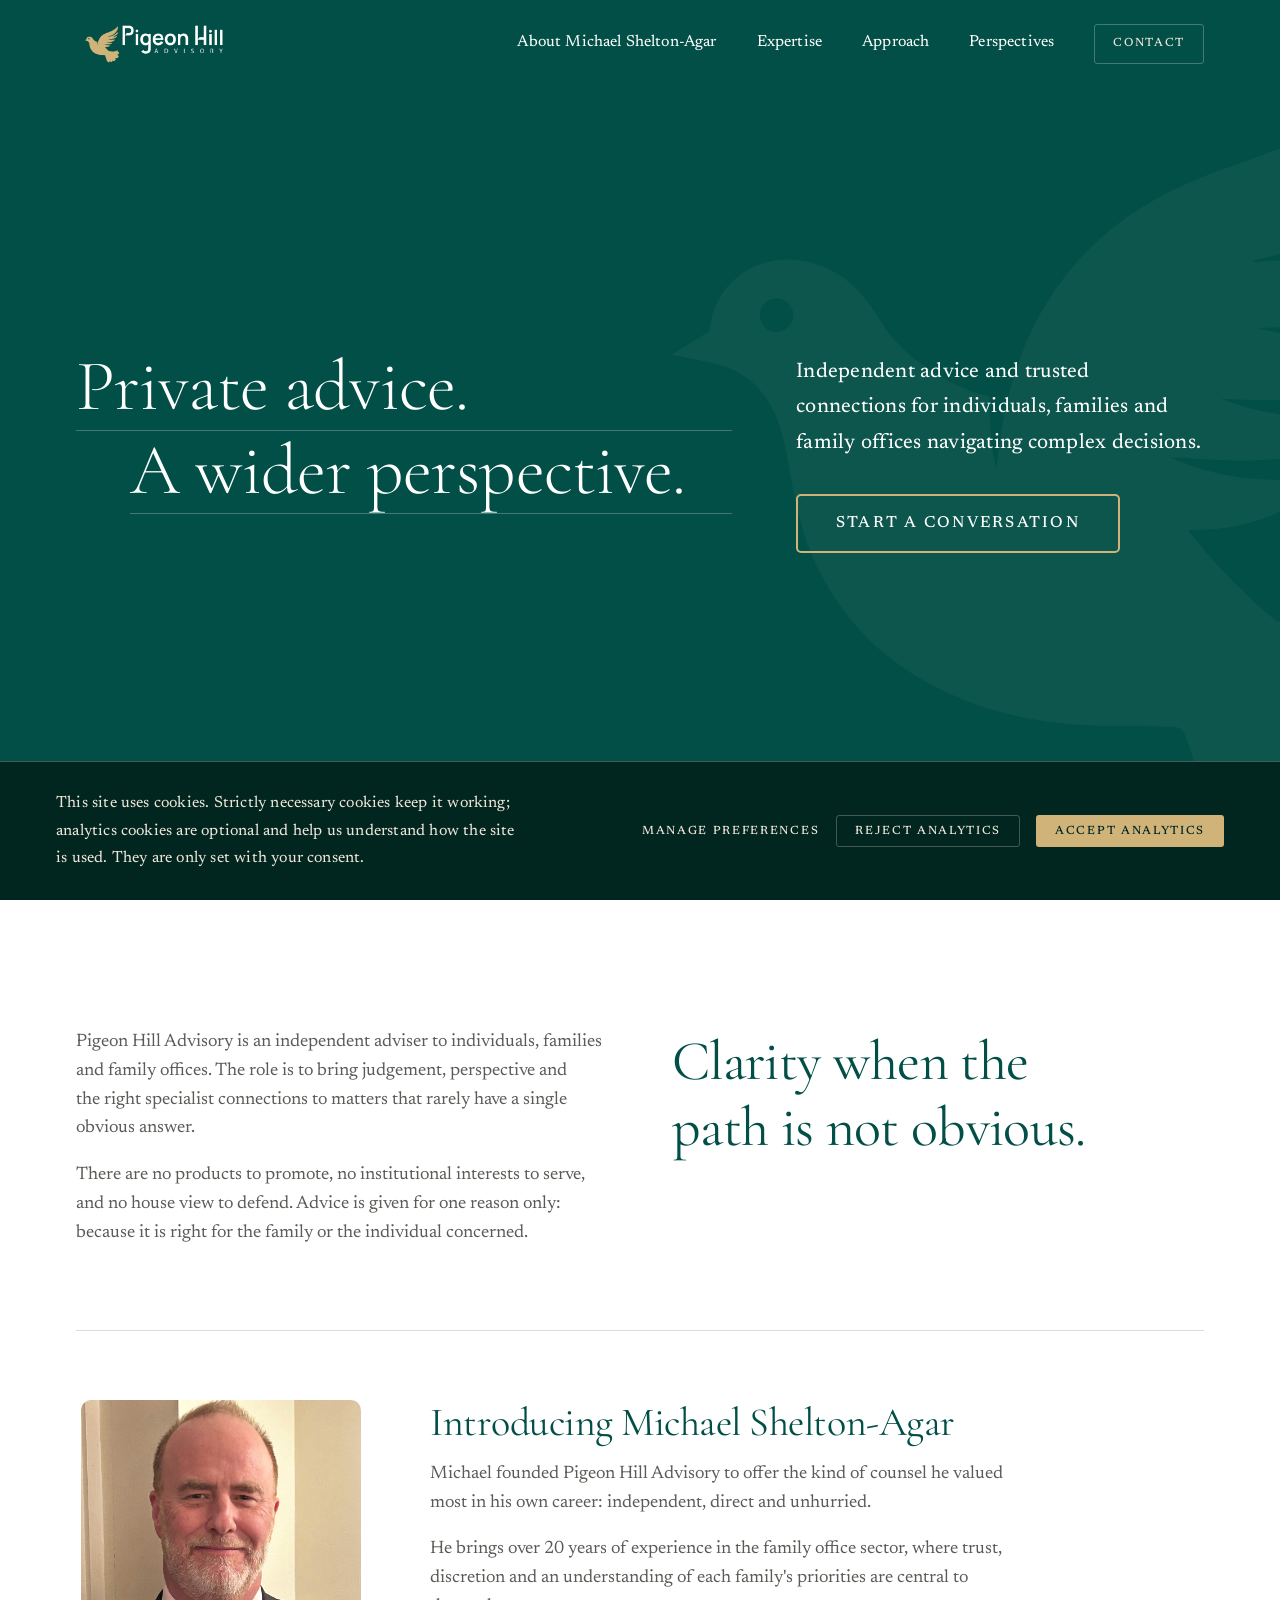
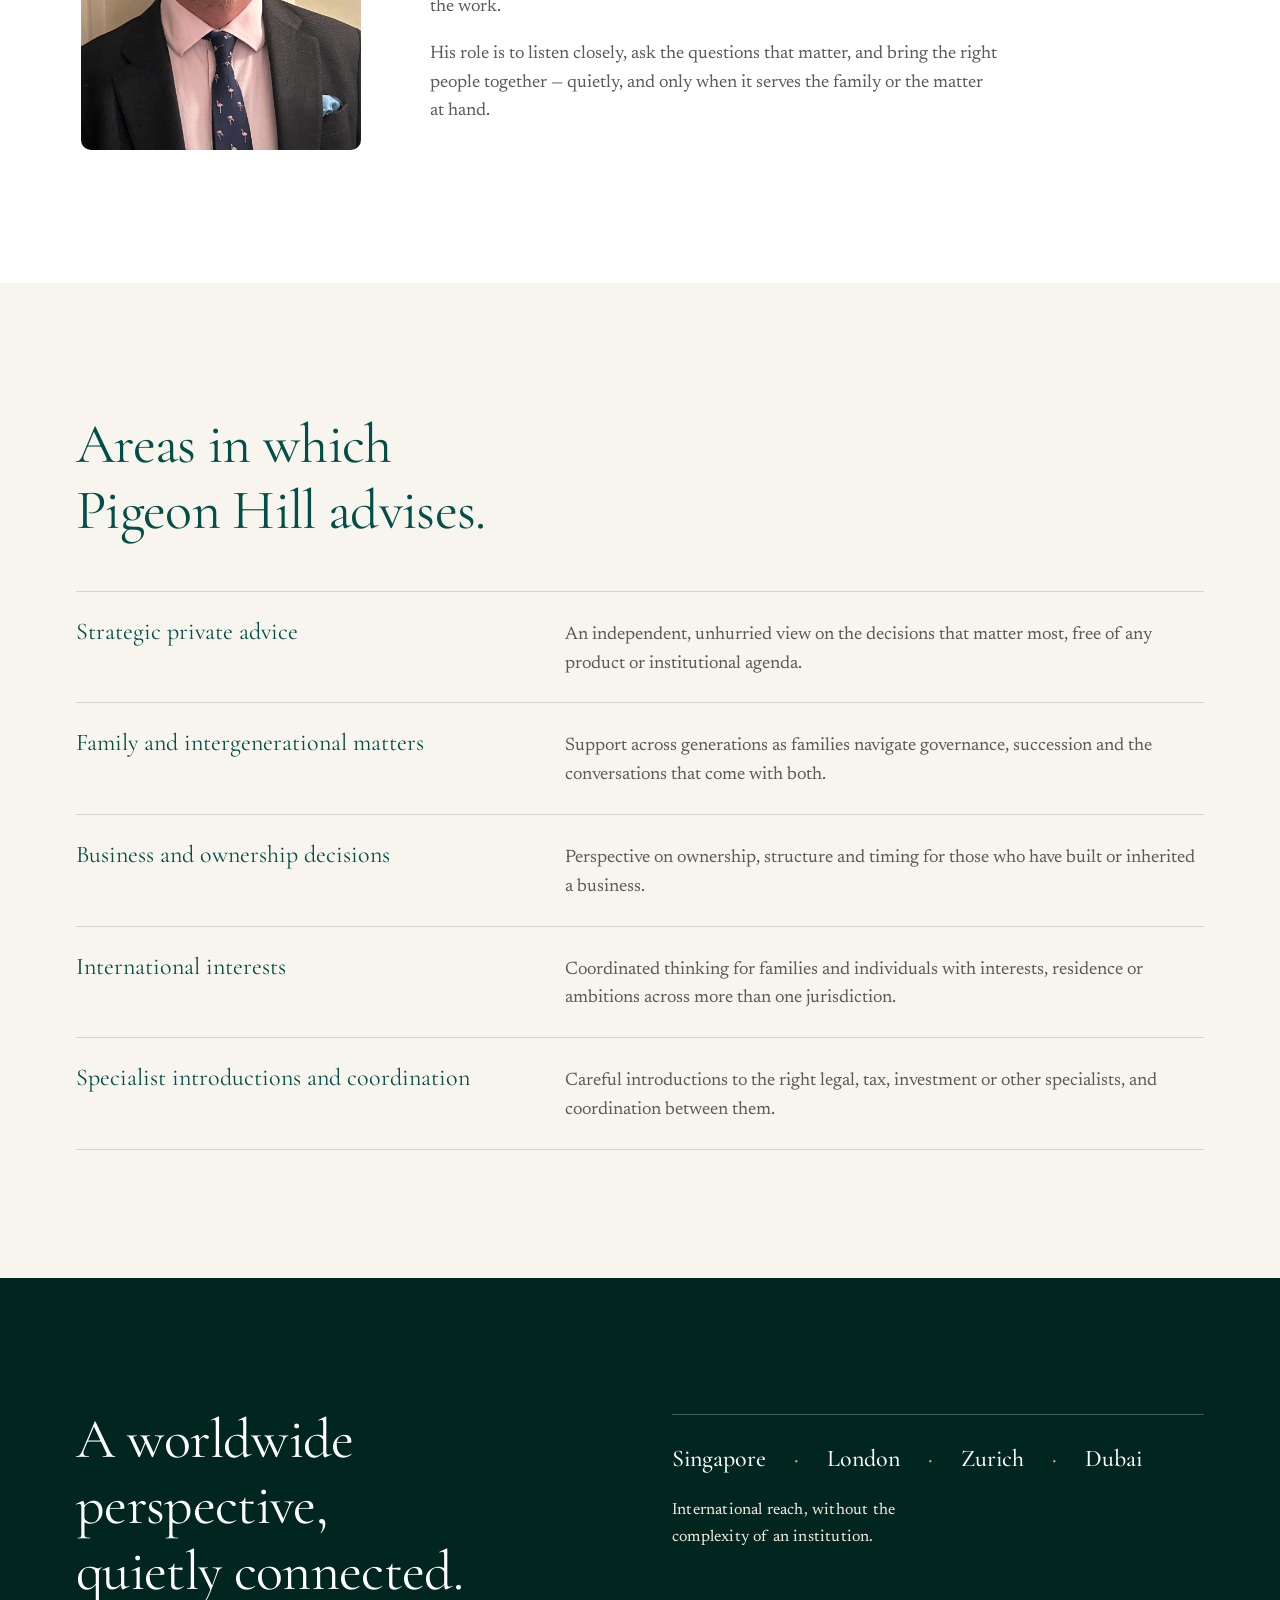
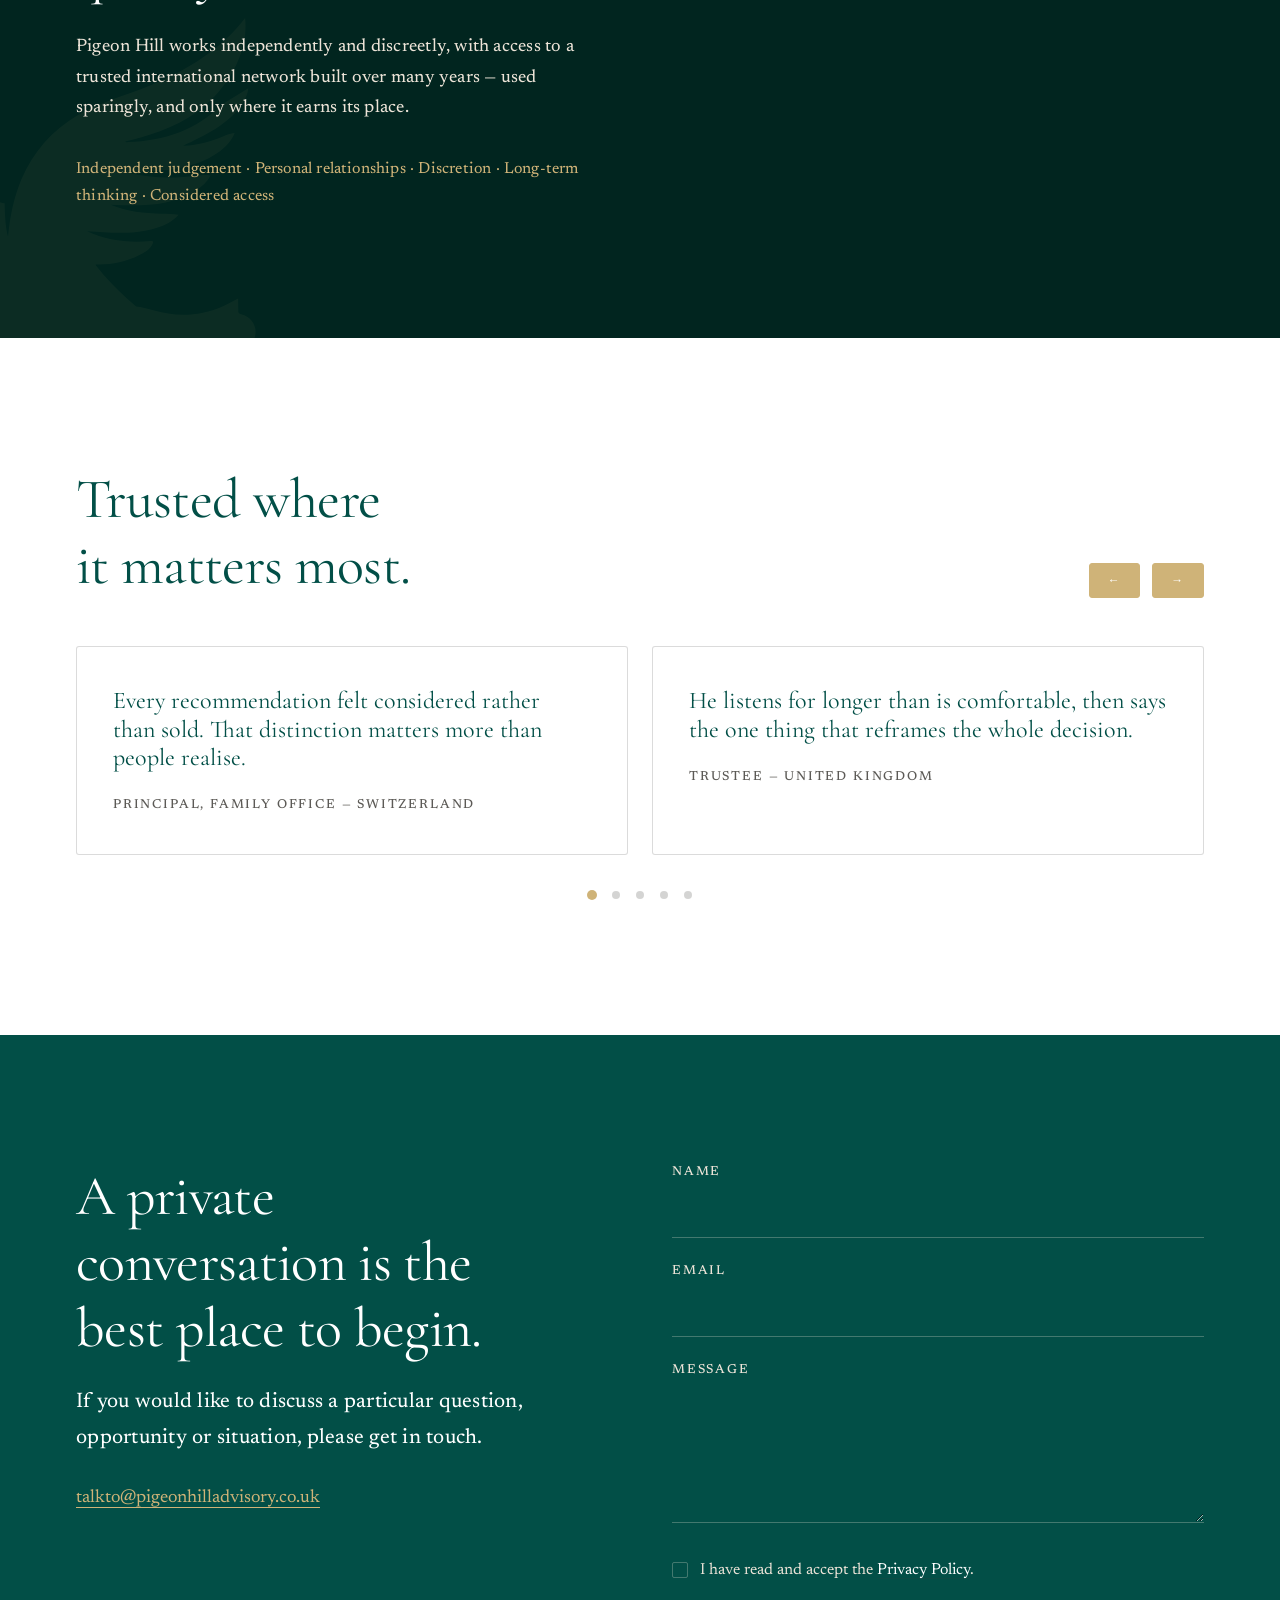
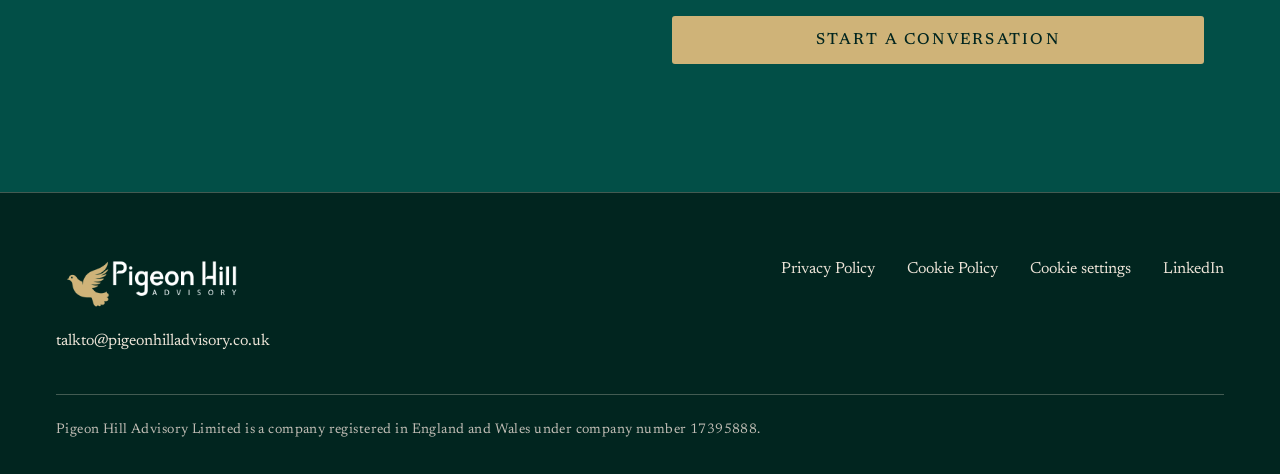
==== index.html @ ef93d3a3 "Typography: replace default Times body with Newsreader, tune type system - Body/UI text now set in N" ====
<!DOCTYPE html>
<html lang="en-GB">
<head>
<meta charset="utf-8">
<meta name="viewport" content="width=device-width, initial-scale=1">
<title>Pigeon Hill Advisory — Private advice. A wider perspective.</title>
<meta name="description" content="Independent advice and trusted connections for individuals, families and family offices navigating complex decisions.">
<meta name="keywords" content="private advisory, family office advice, wealth management, strategic advice, independent adviser, family governance, international wealth">
<meta name="author" content="Michael Shelton-Agar">
<meta name="robots" content="index, follow">
<link rel="canonical" href="https://pigeonhilladvisory.co.uk/">
<link rel="icon" href="./favicon.ico" sizes="any">
<link rel="icon" href="./assets/img/mark-dove-gold.svg" type="image/svg+xml">

<!-- OpenGraph Tags for Social Media Sharing -->
<meta property="og:type" content="website">
<meta property="og:url" content="https://pigeonhilladvisory.co.uk/">
<meta property="og:title" content="Pigeon Hill Advisory — Private advice. A wider perspective.">
<meta property="og:description" content="Independent advice and trusted connections for individuals, families and family offices navigating complex decisions.">
<meta property="og:site_name" content="Pigeon Hill Advisory">
<meta property="og:locale" content="en_GB">
<!-- Must be an absolute URL: scrapers do not resolve relative paths, and WhatsApp will not
     render SVG, so this is a JPG. Width/height let the card lay out before the image loads. -->
<meta property="og:image" content="https://pigeonhilladvisory.co.uk/assets/img/og-share.jpg">
<meta property="og:image:secure_url" content="https://pigeonhilladvisory.co.uk/assets/img/og-share.jpg">
<meta property="og:image:type" content="image/jpeg">
<meta property="og:image:width" content="1200">
<meta property="og:image:height" content="630">
<meta property="og:image:alt" content="Pigeon Hill Advisory — Private advice. A wider perspective.">

<!-- Twitter Card Tags -->
<meta name="twitter:card" content="summary_large_image">
<meta name="twitter:title" content="Pigeon Hill Advisory — Private advice. A wider perspective.">
<meta name="twitter:description" content="Independent advice and trusted connections for individuals, families and family offices navigating complex decisions.">
<meta name="twitter:image" content="https://pigeonhilladvisory.co.uk/assets/img/og-share.jpg">
<meta name="twitter:image:alt" content="Pigeon Hill Advisory — Private advice. A wider perspective.">

<!-- Schema.org Structured Data (JSON-LD) for Search Engines and AI -->
<script type="application/ld+json">
{
  "@context": "https://schema.org",
  "@type": "LocalBusiness",
  "name": "Pigeon Hill Advisory",
  "description": "Independent advice and trusted connections for individuals, families and family offices navigating complex decisions.",
  "url": "https://pigeonhilladvisory.co.uk/",
  "email": "talkto@pigeonhilladvisory.co.uk",
  "founder": {
    "@type": "Person",
    "name": "Michael Shelton-Agar",
    "description": "Founder of Pigeon Hill Advisory with over 20 years of experience in the family office sector",
    "sameAs": "https://www.linkedin.com/in/michael-shelton-agar-573106a/"
  },
  "areaServed": [
    {
      "@type": "City",
      "name": "Singapore"
    },
    {
      "@type": "City",
      "name": "London"
    },
    {
      "@type": "City",
      "name": "Zurich"
    },
    {
      "@type": "City",
      "name": "Dubai"
    }
  ],
  "knowsAbout": [
    "Strategic private advice",
    "Family governance",
    "Intergenerational wealth management",
    "Business succession",
    "Ownership decisions",
    "International wealth coordination",
    "Specialist introductions"
  ],
  "contactPoint": {
    "@type": "ContactPoint",
    "contactType": "General Enquiries",
    "email": "talkto@pigeonhilladvisory.co.uk",
    "availableLanguage": ["en"]
  },
  "priceRange": "$$$"
}
</script>

<!-- Additional Schema for Organization -->
<script type="application/ld+json">
{
  "@context": "https://schema.org",
  "@type": "Organization",
  "name": "Pigeon Hill Advisory",
  "url": "https://pigeonhilladvisory.co.uk/",
  "email": "talkto@pigeonhilladvisory.co.uk",
  "description": "Independent private advisory firm for individuals, families and family offices",
  "founders": [
    {
      "@type": "Person",
      "name": "Michael Shelton-Agar"
    }
  ],
  "serviceArea": ["SG", "GB", "CH", "AE"],
  "sameAs": [
    "https://www.linkedin.com/in/michael-shelton-agar-573106a/"
  ]
}
</script>
<link rel="preload" as="image" href="./assets/img/logo-PGA-black-on-white.png">
<link rel="preload" href="./assets/fonts/Newsreader-latin-wght.woff2" as="font" type="font/woff2" crossorigin>
<link rel="preload" href="./assets/fonts/CormorantGaramond-Light.woff2" as="font" type="font/woff2" crossorigin>
<link rel="stylesheet" href="./assets/css/tokens.css">
<link rel="stylesheet" href="./assets/css/base.css">
<link rel="stylesheet" href="./assets/css/style.css">
<!-- Google tag (gtag.js). Loads on every visit so Google can detect it; Consent Mode
     keeps analytics cookies off until the visitor accepts them in the cookie banner. -->
<script>
  window.dataLayer = window.dataLayer || [];
  function gtag(){dataLayer.push(arguments);}
  gtag('consent', 'default', { ad_storage: 'denied', analytics_storage: 'denied' });
  gtag('js', new Date());
  gtag('config', 'G-QL5EXM8TCN');
</script>
<script async src="https://www.googletagmanager.com/gtag/js?id=G-QL5EXM8TCN"></script>
</head>
<body>

<a href="#main-content" class="skip-link">Skip to content</a>

<nav class="site-nav" aria-label="Primary" data-nav>
  <div class="site-nav__inner">
    <a href="#hero" class="site-nav__logo" aria-label="Pigeon Hill Advisory — home">
      <img data-nav-logo
           src="./assets/img/logo-horizontal-reversed.png"
           data-src-reversed="./assets/img/logo-horizontal-reversed.png"
           data-src-gold="./assets/img/logo-PGA-black-on-white.png"
           alt="Pigeon Hill Advisory">
    </a>

    <div class="site-nav__links">
      <a href="#about" class="site-nav__link">About Michael Shelton-Agar</a>
      <a href="#expertise" class="site-nav__link">Expertise</a>
      <a href="#approach" class="site-nav__link">Approach</a>
      <a href="#perspectives" class="site-nav__link">Perspectives</a>
      <a href="#contact" class="btn btn--outline btn--sm">Contact</a>
    </div>

    <button type="button" class="btn btn--text btn--sm site-nav__menu-btn" data-menu-open aria-haspopup="dialog">Menu</button>
  </div>
</nav>

<div class="mobile-menu" role="dialog" aria-modal="true" aria-label="Site navigation" data-mobile-menu hidden>
  <div class="mobile-menu__top">
    <img src="./assets/img/logo-horizontal-reversed.png" alt="Pigeon Hill Advisory">
    <button type="button" class="btn btn--text" data-menu-close>Close</button>
  </div>
  <div class="mobile-menu__links">
    <a href="#about">About Michael Shelton-Agar</a>
    <a href="#expertise">Expertise</a>
    <a href="#approach">Approach</a>
    <a href="#perspectives">Perspectives</a>
    <a href="#contact" class="is-contact">Contact</a>
  </div>
</div>

<main id="main-content">

  <section id="hero" class="section section--forest hero">
    <img src="./assets/img/mark-dove-cream.svg" alt="" aria-hidden="true" class="section__watermark section__watermark--tr" data-parallax>
    <div class="container">
      <div class="hero__grid">
        <div class="hero__headline reveal">
          <h1 class="hero-lines">
            <div class="hero-lines__line"><span>Private advice.</span></div>
            <div class="hero-lines__line hero-lines__line--2"><span>A wider perspective.</span></div>
          </h1>
        </div>
        <div class="hero__aside reveal reveal--d1">
          <p class="hero__lead">Independent advice and trusted connections for individuals, families and family offices navigating complex decisions.</p>
          <a href="#contact" class="btn btn--lg btn--hero">Start a conversation</a>
        </div>
      </div>
    </div>
  </section>

  <section id="about" class="section section--paper">
    <div class="container">
      <div class="row">
        <div class="about-body reveal">
          <p>Pigeon Hill Advisory is an independent adviser to individuals, families and family offices. The role is to bring judgement, perspective and the right specialist connections to matters that rarely have a single obvious answer.</p>
          <p>There are no products to promote, no institutional interests to serve, and no house view to defend. Advice is given for one reason only: because it is right for the family or the individual concerned.</p>
        </div>
        <div class="reveal">
          <h2 class="about-strapline">Clarity when the path is not obvious.</h2>
        </div>
      </div>

      <hr class="ph-rule" style="margin:64px 0">

      <div class="row" style="align-items:flex-start">
        <div class="about-portrait-wrap reveal">
          <img class="about-portrait" src="./assets/img/portrait-michael-2.jpg" alt="Michael Shelton-Agar, founder of Pigeon Hill Advisory">
        </div>
        <div class="about-bio reveal reveal--d2" style="padding-top:4px">
          <h2>Introducing Michael Shelton-Agar</h2>
          <p>Michael founded Pigeon Hill Advisory to offer the kind of counsel he valued most in his own career: independent, direct and unhurried.</p>
          <p>He brings over 20 years of experience in the family office sector, where trust, discretion and an understanding of each family's priorities are central to the work.</p>
          <p>His role is to listen closely, ask the questions that matter, and bring the right people together — quietly, and only when it serves the family or the matter at hand.</p>
        </div>
      </div>
    </div>
  </section>

  <section id="expertise" class="section section--bone">
    <div class="container">
      <div class="reveal">
        <h2 class="h-display h-display--areas">Areas in which Pigeon Hill advises.</h2>
      </div>
      <dl class="deflist reveal">
        <div class="deflist__row">
          <dt class="deflist__term">Strategic private advice</dt>
          <dd class="deflist__desc">An independent, unhurried view on the decisions that matter most, free of any product or institutional agenda.</dd>
        </div>
        <div class="deflist__row">
          <dt class="deflist__term">Family and intergenerational matters</dt>
          <dd class="deflist__desc">Support across generations as families navigate governance, succession and the conversations that come with both.</dd>
        </div>
        <div class="deflist__row">
          <dt class="deflist__term">Business and ownership decisions</dt>
          <dd class="deflist__desc">Perspective on ownership, structure and timing for those who have built or inherited a business.</dd>
        </div>
        <div class="deflist__row">
          <dt class="deflist__term">International interests</dt>
          <dd class="deflist__desc">Coordinated thinking for families and individuals with interests, residence or ambitions across more than one jurisdiction.</dd>
        </div>
        <div class="deflist__row">
          <dt class="deflist__term">Specialist introductions and coordination</dt>
          <dd class="deflist__desc">Careful introductions to the right legal, tax, investment or other specialists, and coordination between them.</dd>
        </div>
      </dl>
    </div>
  </section>

  <section id="approach" class="section section--deep">
    <img src="./assets/img/mark-dove-gold.svg" alt="" aria-hidden="true" class="section__watermark section__watermark--bl">
    <div class="container">
      <div class="row">
        <div class="reveal">
          <h2 class="h-display h-display--on-inverse h-display--approach">A worldwide perspective, quietly connected.</h2>
          <p class="lead-on-inverse">Pigeon Hill works independently and discreetly, with access to a trusted international network built over many years — used sparingly, and only where it earns its place.</p>
          <p class="approach-keywords">Independent judgement &middot; Personal relationships &middot; Discretion &middot; Long-term thinking &middot; Considered access</p>
        </div>
        <div class="reveal reveal--d2" style="padding-top:8px">
          <div class="approach-cities">
            <div class="approach-cities__row">
              <span class="approach-cities__city">Singapore</span>
              <span class="approach-cities__dot">&middot;</span>
              <span class="approach-cities__city">London</span>
              <span class="approach-cities__dot">&middot;</span>
              <span class="approach-cities__city">Zurich</span>
              <span class="approach-cities__dot">&middot;</span>
              <span class="approach-cities__city">Dubai</span>
            </div>
            <p class="approach-cities__note">International reach, without the complexity of an institution.</p>
          </div>
        </div>
      </div>
    </div>
  </section>

  <section id="perspectives" class="section section--paper">
    <div class="container">
      <div class="perspectives-head reveal">
        <h2 class="h-display h-display--proof">Trusted where it matters most.</h2>
        <div class="perspectives-controls">
          <button type="button" class="btn btn--solid btn--sm carousel-arrow" data-carousel-prev aria-label="Previous perspective"><span>&larr;</span></button>
          <button type="button" class="btn btn--solid btn--sm carousel-arrow" data-carousel-next aria-label="Next perspective"><span>&rarr;</span></button>
        </div>
      </div>

      <div class="carousel" data-carousel tabindex="0" role="region" aria-label="Client perspectives, use left and right arrow keys to navigate">
        <div class="carousel__card">
          <blockquote class="carousel__quote">Every recommendation felt considered rather than sold. That distinction matters more than people realise.</blockquote>
          <div class="carousel__attribution">Principal, family office — Switzerland</div>
        </div>
        <div class="carousel__card">
          <blockquote class="carousel__quote">He listens for longer than is comfortable, then says the one thing that reframes the whole decision.</blockquote>
          <div class="carousel__attribution">Trustee — United Kingdom</div>
        </div>
        <div class="carousel__card">
          <blockquote class="carousel__quote">The introductions were exactly right, and there were fewer of them than we expected.</blockquote>
          <div class="carousel__attribution">Managing Director — Singapore</div>
        </div>
        <div class="carousel__card">
          <blockquote class="carousel__quote">No agenda beyond ours. That is rarer than it should be.</blockquote>
          <div class="carousel__attribution">Family Office Director — United States</div>
        </div>
        <div class="carousel__card">
          <blockquote class="carousel__quote">Discretion was never mentioned. It was simply how everything was handled.</blockquote>
          <div class="carousel__attribution">Private Investor — United Arab Emirates</div>
        </div>
      </div>

      <div class="carousel-dots" role="group" aria-label="Choose perspective">
        <button type="button" data-carousel-dot aria-label="Show perspective 1"></button>
        <button type="button" data-carousel-dot aria-label="Show perspective 2"></button>
        <button type="button" data-carousel-dot aria-label="Show perspective 3"></button>
        <button type="button" data-carousel-dot aria-label="Show perspective 4"></button>
        <button type="button" data-carousel-dot aria-label="Show perspective 5"></button>
      </div>
    </div>
  </section>

  <section id="contact" class="section section--forest">
    <div class="container">
      <div class="row">
        <div class="reveal">
          <h2 class="h-display h-display--on-inverse h-display--contact">A private conversation is the best place to begin.</h2>
          <p class="lead-contact">If you would like to discuss a particular question, opportunity or situation, please get in touch.</p>
          <a href="mailto:talkto@pigeonhilladvisory.co.uk" class="mail-link">talkto@pigeonhilladvisory.co.uk</a>
        </div>

        <div class="reveal reveal--d1">
          <div class="contact-confirm" data-form-confirm hidden>
            <p>Thank you.</p>
            <p>Your message has been received. Michael will be in touch directly.</p>
          </div>

          <form class="contact-form" data-contact-form novalidate action="https://usebasin.com/f/d5da3bb803e0" method="post">
            <div class="field">
              <label class="field__label field__label--dark" for="ph-name">Name</label>
              <input class="field__control field__control--dark" type="text" id="ph-name" name="name" autocomplete="name">
            </div>
            <div class="field">
              <label class="field__label field__label--dark" for="ph-email">Email</label>
              <input class="field__control field__control--dark" type="email" id="ph-email" name="email" autocomplete="email">
            </div>
            <div class="field">
              <label class="field__label field__label--dark" for="ph-message">Message</label>
              <textarea class="field__control field__control--dark" id="ph-message" name="message" rows="4"></textarea>
            </div>
            <label class="checkbox checkbox--dark" for="ph-consent">
              <input type="checkbox" id="ph-consent" name="consent">
              <span class="checkbox__box" aria-hidden="true"><span class="checkbox__tick"></span></span>
              <span class="checkbox__label">I have read and accept the <a href="./privacy-policy.html" style="color:white">Privacy Policy</a>.</span>
            </label>
            <div class="form-error" data-form-error hidden></div>
            <button type="submit" class="btn btn--solid btn--lg btn--dark" style="margin-top:8px">Start a conversation</button>
          </form>
        </div>
      </div>
    </div>
  </section>

</main>

<footer class="site-footer" data-footer>
  <div class="site-footer__inner">
    <div class="site-footer__top">
      <div class="site-footer__brand">
        <a href="#top" aria-label="Back to top"><img src="./assets/img/logo-horizontal-reversed.png" alt="Pigeon Hill Advisory"></a>
        <a href="mailto:talkto@pigeonhilladvisory.co.uk">talkto@pigeonhilladvisory.co.uk</a>
      </div>
      <div class="site-footer__links">
        <a href="./privacy-policy.html">Privacy Policy</a>
        <a href="./cookie-policy.html">Cookie Policy</a>
        <button type="button" data-cookie-settings>Cookie settings</button>
        <a href="https://www.linkedin.com/in/michael-shelton-agar-573106a/" target="_blank" rel="noopener noreferrer">LinkedIn</a>
      </div>
    </div>
    <div class="site-footer__copy">Pigeon Hill Advisory Limited is a company registered in England and Wales under company number 17395888.</div>
  </div>
</footer>

<div class="cookie-banner" role="dialog" aria-label="Cookie consent" data-cookie-banner hidden>
  <p>This site uses cookies. Strictly necessary cookies keep it working; analytics cookies are optional and help us understand how the site is used. They are only set with your consent.</p>
  <div class="cookie-banner__actions">
    <button type="button" class="btn btn--text btn--sm btn--dark" data-cookie-manage>Manage preferences</button>
    <button type="button" class="btn btn--outline btn--sm btn--dark" data-cookie-reject>Reject analytics</button>
    <button type="button" class="btn btn--solid btn--sm btn--dark" data-cookie-accept>Accept analytics</button>
  </div>
</div>

<div class="cookie-overlay" role="dialog" aria-modal="true" aria-label="Cookie preferences" data-cookie-panel hidden>
  <div class="cookie-panel">
    <h2>Cookie preferences</h2>
    <p>This site uses Google Analytics only. No advertising or behavioural tracking is used.</p>

    <div class="cookie-panel__row">
      <div>
        <div class="cookie-panel__row-title">Strictly necessary</div>
        <div class="cookie-panel__row-sub">Always active</div>
      </div>
      <label class="checkbox" for="ph-cookie-necessary">
        <input type="checkbox" id="ph-cookie-necessary" checked disabled>
        <span class="checkbox__box" aria-hidden="true"><span class="checkbox__tick"></span></span>
      </label>
    </div>

    <div class="cookie-panel__row cookie-panel__row--analytics">
      <div>
        <div class="cookie-panel__row-title">Analytics</div>
        <div class="cookie-panel__row-sub">Google Analytics, off until consent is given</div>
      </div>
      <label class="checkbox" for="ph-cookie-analytics">
        <input type="checkbox" id="ph-cookie-analytics" data-cookie-analytics-toggle>
        <span class="checkbox__box" aria-hidden="true"><span class="checkbox__tick"></span></span>
      </label>
    </div>

    <div class="cookie-panel__actions">
      <button type="button" class="btn btn--text btn--sm" data-cookie-close>Close</button>
      <button type="button" class="btn btn--solid btn--sm" data-cookie-save>Save preferences</button>
    </div>
  </div>
</div>

<script src="./assets/js/main.js"></script>
</body>
</html>
---- assets/css/tokens.css ----
/* Display: Cormorant Garamond, only the three weights the site uses. Subset to Latin, woff2. */
@font-face{font-family:"Cormorant Garamond";src:url("../fonts/CormorantGaramond-Light.woff2") format("woff2");font-weight:300;font-style:normal;font-display:swap}
@font-face{font-family:"Cormorant Garamond";src:url("../fonts/CormorantGaramond-Regular.woff2") format("woff2");font-weight:400;font-style:normal;font-display:swap}
@font-face{font-family:"Cormorant Garamond";src:url("../fonts/CormorantGaramond-Medium.woff2") format("woff2");font-weight:500;font-style:normal;font-display:swap}
/* Text and UI: Newsreader, one variable file (weight 200-800), Latin subset. SIL OFL, see Newsreader-OFL.txt. */
@font-face{font-family:"Newsreader";src:url("../fonts/Newsreader-latin-wght.woff2") format("woff2");font-weight:200 800;font-style:normal;font-display:swap}

:root{
/* ---- Brand core ---- */
--ph-forest:#024f47;
--ph-gold:#cfb378;
--ph-ink:#3a3937;
--ph-bone:#ede4d8;

/* ---- Forest ramp ---- */
--forest-900:#01251f;
--forest-800:#013a34;
--forest-700:#024f47;
--forest-600:#0a6459;
--forest-500:#1b7c6f;
--forest-100:#d8e5e2;
--forest-050:#eef4f2;

/* ---- Gold ramp ---- */
--gold-700:#9d7c40;
--gold-600:#b9995a;
--gold-500:#cfb378;
--gold-400:#ddc79a;
--gold-200:#eee0c4;
--gold-100:#f7efdf;

/* ---- Ink / neutral ramp ---- */
--ink-900:#26251f;
--ink-800:#3a3937;
--ink-600:#5c5a56;
--ink-500:#6a6761;
--ink-400:#9d9a93;
--ink-300:#c2beb6;

/* ---- Bone / surface ramp ---- */
--bone-500:#ddd1c1;
--bone-400:#ede4d8;
--bone-300:#f3ece3;
--bone-200:#f8f4ee;
--bone-100:#fcfaf7;
--paper:#ffffff;

/* ---- Semantic: surfaces ---- */
--surface-page:var(--bone-200);
--surface-card:var(--paper);
--surface-raised:var(--bone-100);
--surface-sunken:var(--bone-300);
--surface-inverse:var(--forest-700);
--surface-inverse-deep:var(--forest-900);
--surface-accent:var(--gold-500);
--surface-accent-soft:var(--gold-100);

/* ---- Semantic: text ---- */
--text-display:var(--forest-700);
--text-heading:var(--ink-800);
--text-body:var(--ink-800);
--text-secondary:var(--ink-600);
--text-muted:var(--ink-500);
--text-muted-on-inverse:var(--ink-300);
--text-on-inverse:var(--bone-400);
--text-on-inverse-strong:#ffffff;
--text-on-accent:var(--forest-900);
--text-accent:var(--gold-700);
--text-accent-on-inverse:var(--gold-500);
--text-link:var(--forest-700);
--text-link-hover:var(--gold-700);

/* ---- Semantic: lines ---- */
--rule-hairline:rgba(58,57,55,.18);
--rule-strong:rgba(58,57,55,.38);
--rule-on-inverse:rgba(237,228,216,.28);
--rule-accent:var(--gold-500);
--border-field:rgba(58,57,55,.28);
--border-field-focus:var(--forest-700);

/* ---- Semantic: states ---- */
--state-hover-wash:rgba(2,79,71,.06);
--state-press-wash:rgba(2,79,71,.12);
--state-hover-wash-inverse:rgba(237,228,216,.10);
--state-disabled-text:var(--ink-400);
--focus-ring:var(--gold-500);

/* ---- Semantic: status ---- */
--status-positive:#3f6b52;
--status-caution:#9d7c40;
--status-critical:#8a3f38;
--status-neutral:var(--ink-500);

/* ---- Type families ---- */
--font-display:"Cormorant Garamond","Cormorant",Garamond,"Times New Roman",serif;
--font-body:"Newsreader",Georgia,"Times New Roman",serif;
--font-ui:"Newsreader",Georgia,"Times New Roman",serif;
--font-mono:"Courier New",Courier,monospace;

/* ---- Weights ---- */
--weight-light:300;
--weight-regular:400;
--weight-medium:500;
--weight-semibold:600;
--weight-bold:700;

/* ---- Display scale ---- */
--size-display-1:6rem;
--size-display-2:4.75rem;
--size-display-3:clamp(2.125rem,1.25rem + 3.2vw,3.5rem);
--size-heading-1:clamp(1.875rem,1.4rem + 1.6vw,2.5rem);
--size-heading-2:clamp(1.625rem,1.3rem + 1vw,1.875rem);
--size-heading-3:1.5rem;

/* ---- Body scale ---- */
--size-body-lg:1.3125rem;
--size-body:1.125rem;
--size-body-sm:1rem;
--size-caption:0.8125rem;
--size-eyebrow:0.75rem;

/* ---- Line heights ---- */
--leading-display:1.06;
--leading-heading:1.18;
--leading-body:1.6;
--leading-tight:1.35;

/* ---- Tracking ---- */
--tracking-display:-0.012em;
--tracking-heading:0em;
--tracking-body:0.003em;
--tracking-eyebrow:0.2em;
--tracking-wordmark:0.42em;
--tracking-label:0.14em;
--tracking-on-inverse:0.012em;
--weight-on-inverse:430;
--leading-on-inverse:1.7;

/* ---- Composite type roles ---- */
--type-display-1:var(--weight-light) var(--size-display-1)/var(--leading-display) var(--font-display);
--type-display-2:var(--weight-light) var(--size-display-2)/var(--leading-display) var(--font-display);
--type-display-3:var(--weight-regular) var(--size-display-3)/var(--leading-heading) var(--font-display);
--type-heading-1:var(--weight-regular) var(--size-heading-1)/var(--leading-heading) var(--font-display);
--type-heading-2:var(--weight-regular) var(--size-heading-2)/var(--leading-heading) var(--font-display);
--type-heading-3:var(--weight-medium) var(--size-heading-3)/var(--leading-tight) var(--font-display);
--type-body-lg:var(--weight-regular) var(--size-body-lg)/var(--leading-body) var(--font-body);
--type-body:var(--weight-regular) var(--size-body)/var(--leading-body) var(--font-body);
--type-body-sm:var(--weight-regular) var(--size-body-sm)/var(--leading-body) var(--font-body);
--type-caption:var(--weight-medium) var(--size-caption)/var(--leading-tight) var(--font-body);

/* ---- Spacing ---- */
--space-0:0px;
--space-1:4px;
--space-2:8px;
--space-3:12px;
--space-4:16px;
--space-5:24px;
--space-6:32px;
--space-7:48px;
--space-8:64px;
--space-9:96px;
--space-10:128px;
--space-11:176px;

/* ---- Layout ---- */
--measure-prose:58ch;
--measure-narrow:44ch;
--container-max:1240px;
--container-text:820px;
--gutter-page:56px;
--gutter-page-sm:24px;
--section-y:var(--space-10);
--section-y-sm:var(--space-8);

/* ---- Radii ---- */
--radius-none:0px;
--radius-hairline:2px;
--radius-sm:3px;
--radius-md:4px;
--radius-pill:999px;

/* ---- Border widths ---- */
--stroke-hairline:1px;
--stroke-medium:1.5px;
--stroke-rule:2px;

/* ---- Elevation ---- */
--shadow-none:none;
--shadow-hairline:0 0 0 1px rgba(58,57,55,.10);
--shadow-lift:0 1px 2px rgba(38,37,31,.05),0 8px 24px rgba(38,37,31,.06);
--shadow-overlay:0 24px 64px rgba(1,37,31,.18);
--overlay-scrim:rgba(1,37,31,.62);
--blur-scrim:blur(6px);
--protect-bottom:linear-gradient(to top,rgba(1,37,31,.78) 0%,rgba(1,37,31,.42) 42%,rgba(1,37,31,0) 100%);

/* ---- Motion ---- */
--ease-quiet:cubic-bezier(.22,.61,.36,1);
--ease-in-out:cubic-bezier(.4,0,.2,1);
--ease-exit:cubic-bezier(.4,0,1,1);
--duration-fast:160ms;
--duration-base:280ms;
--duration-slow:520ms;
--duration-reveal:1.5s;
--duration-fade:1s;
--transition-quiet:all var(--duration-base) var(--ease-quiet);
--reveal-distance:28px;
--stagger-step:300ms;
}
---- assets/css/base.css ----
*,*::before,*::after{box-sizing:border-box}
html{-webkit-font-smoothing:antialiased;-moz-osx-font-smoothing:grayscale;scroll-behavior:smooth}
/* The nav is fixed at 88px, so an anchor target landing at y=0 sits underneath it. */
section[id]{scroll-margin-top:112px}
body{margin:0;background:var(--surface-page);color:var(--text-body);font:var(--type-body);text-wrap:pretty;font-family:var(--font-body)}
h1,h2,h3,h4{margin:0;font-family:var(--font-display);font-weight:var(--weight-light);color:var(--text-display);letter-spacing:var(--tracking-display);text-wrap:balance}
p{margin:0 0 1em}
img{max-width:100%;display:block}
input,textarea,button{font-family:inherit}
input,textarea{caret-color:var(--gold-600)}
a{color:var(--text-link);text-decoration:none;border-bottom:1px solid var(--rule-hairline);transition:color var(--duration-fast) var(--ease-quiet),border-color var(--duration-fast) var(--ease-quiet)}
a:hover{color:var(--text-link-hover);border-bottom-color:var(--rule-accent)}
::selection{background:var(--gold-200);color:var(--ink-900)}
:focus-visible{outline:2px solid var(--focus-ring);outline-offset:3px}
.ph-eyebrow{font:var(--type-caption);text-transform:uppercase;letter-spacing:var(--tracking-eyebrow);color:var(--text-muted)}
.ph-rule{border:0;border-top:1px solid var(--rule-hairline);margin:0}

.skip-link{position:absolute;left:-9999px;top:0;padding:14px 22px;background:var(--ph-bone);color:var(--ph-ink);z-index:2000;font:var(--type-caption);text-transform:uppercase;letter-spacing:var(--tracking-label);border:0}
.skip-link:focus-visible{left:16px;top:16px}
---- assets/css/style.css ----
/* ================= Layout primitives ================= */
.container{max-width:var(--container-max);margin:0 auto;padding-left:var(--gutter-page);padding-right:var(--gutter-page);position:relative}
@media (max-width:720px){.container{padding-left:var(--gutter-page-sm);padding-right:var(--gutter-page-sm)}}

.section{position:relative;overflow:hidden;padding-top:var(--section-y);padding-bottom:var(--section-y)}
@media (max-width:900px){.section{padding-top:var(--section-y-sm);padding-bottom:var(--section-y-sm)}}
.section--bone{background:var(--surface-page);color:var(--text-body)}
.section--paper{background:var(--paper);color:var(--text-body)}
.section--forest{background:var(--surface-inverse);color:var(--text-on-inverse)}
.section--deep{background:var(--surface-inverse-deep);color:var(--text-on-inverse)}

.section__watermark{position:absolute;height:460px;opacity:.05;pointer-events:none}
.section__watermark--tr{right:-120px;top:-90px}
.section__watermark--bl{left:-140px;bottom:-100px;height:420px}
/* --parallax-y is driven from JS; the -50% keeps it centred regardless. */
.hero .section__watermark--tr{height:920px;top:50%;right:-260px;transform:translateY(-50%) translateY(var(--parallax-y,0px));will-change:transform}

.row{display:flex;flex-wrap:wrap;gap:64px}
.row > *{flex:1 1 380px;min-width:0}

.reveal{opacity:0;transform:translateY(var(--reveal-distance));transition:opacity var(--duration-reveal) var(--ease-quiet),transform var(--duration-reveal) var(--ease-quiet)}
.reveal.is-visible{opacity:1;transform:none}
.reveal--d1{transition-delay:var(--stagger-step)}
.reveal--d2{transition-delay:calc(var(--stagger-step) * 2)}
.reveal--d3{transition-delay:calc(var(--stagger-step) * 3)}

/* ================= Buttons ================= */
.btn{display:inline-flex;align-items:center;justify-content:center;font-family:var(--font-ui);font-size:var(--size-caption);font-weight:var(--weight-medium);text-transform:uppercase;letter-spacing:var(--tracking-label);border-radius:var(--radius-sm);cursor:pointer;text-decoration:none;transition:color var(--duration-fast) var(--ease-quiet),background-color var(--duration-fast) var(--ease-quiet),border-color var(--duration-fast) var(--ease-quiet),transform var(--duration-fast) var(--ease-quiet);white-space:nowrap;background:transparent;border:1px solid transparent}
.btn--sm{padding:9px 18px;font-size:var(--size-eyebrow)}
.btn--md{padding:11px 26px}
.btn--lg{padding:15px 38px;font-size:var(--size-body-sm)}
.btn:disabled{opacity:.42;pointer-events:none}
.btn--full{width:100%}
/* Touch has no hover, so the press state is the only acknowledgement a tap ever gets. */
.btn:active{transform:translateY(1px)}

.btn--solid{background:var(--forest-700);color:var(--text-on-inverse-strong)}
.btn--solid.btn--dark{background:var(--gold-500);color:var(--text-on-accent)}

.btn--outline{color:var(--text-body);border-color:var(--rule-strong)}
.btn--outline.btn--dark{color:var(--text-on-inverse);border-color:var(--rule-on-inverse)}

.btn--text{color:var(--text-body);padding:4px 0}
.btn--text.btn--dark{color:var(--text-on-inverse)}

.btn--hero{background:transparent;color:var(--text-on-inverse-strong);border:2px solid var(--gold-500);border-radius:5px;transition-duration:var(--duration-fade),var(--duration-fade),var(--duration-fade),var(--duration-fast)}

.carousel-arrow{background:var(--gold-500);border-color:var(--gold-500);color:#fff}
.carousel-arrow:focus-visible{background:var(--forest-700);border-color:var(--forest-700)}
.carousel-arrow span{color:#fff}

@media (hover:hover){
  .btn--solid:hover{background:var(--forest-800)}
  .btn--solid.btn--dark:hover{background:var(--gold-400)}
  .btn--outline:hover{color:var(--text-accent);border-color:var(--rule-accent)}
  .btn--outline.btn--dark:hover{color:var(--gold-500);border-color:var(--gold-500)}
  .btn--text:hover{color:var(--text-link-hover)}
  .carousel-arrow:hover{background:var(--forest-700);border-color:var(--forest-700)}
  .btn--hero:hover{background:var(--gold-500);color:var(--text-on-accent);border-color:var(--gold-500)}
}

/* ================= Forms ================= */
.field{display:block}
.field__label{display:block;font:var(--type-caption);text-transform:uppercase;letter-spacing:var(--tracking-label);color:var(--text-muted);margin-bottom:var(--space-2);transition:color var(--duration-fast) var(--ease-quiet)}
.field__label--dark{color:var(--text-on-inverse)}
.field:focus-within .field__label{color:var(--text-accent)}
.field:focus-within .field__label--dark{color:var(--gold-500)}
.field__control{width:100%;box-sizing:border-box;font:var(--type-body);color:var(--text-body);background:transparent;border:0;border-bottom:1px solid var(--border-field);border-radius:0;padding:10px 0;outline:none;transition:border-color var(--duration-fast) var(--ease-quiet),box-shadow var(--duration-fast) var(--ease-quiet);font-family:var(--font-body)}
.field__control--dark{color:var(--text-on-inverse-strong);border-bottom-color:var(--rule-on-inverse)}
/* box-shadow rather than border-width: doubles the rule's weight without reflowing the field. */
.field__control:focus{border-bottom-color:var(--border-field-focus);box-shadow:0 1px 0 0 var(--border-field-focus)}
.field__control--dark:focus{border-bottom-color:var(--gold-500);box-shadow:0 1px 0 0 var(--gold-500)}
.field__control.is-invalid{border-bottom-color:var(--status-critical);box-shadow:0 1px 0 0 var(--status-critical)}
textarea.field__control{resize:vertical;line-height:var(--leading-body)}

.checkbox{display:flex;gap:var(--space-3);align-items:flex-start;cursor:pointer}
.checkbox input{position:absolute;opacity:0;width:1px;height:1px}
.checkbox__box{width:16px;height:16px;flex:0 0 16px;margin-top:4px;border:1px solid var(--border-field);background:transparent;border-radius:var(--radius-hairline);display:grid;place-items:center;transition:border-color var(--duration-fast) var(--ease-quiet),background-color var(--duration-fast) var(--ease-quiet)}
.checkbox--dark .checkbox__box{border-color:var(--rule-on-inverse)}
.checkbox input:checked + .checkbox__box{border-color:var(--gold-500);background:var(--gold-500)}
.checkbox__tick{width:8px;height:4px;border-left:1.5px solid var(--forest-900);border-bottom:1.5px solid var(--forest-900);transform:rotate(-45deg) translate(1px,-1px) scale(.5);opacity:0;transition:opacity var(--duration-fast) var(--ease-quiet),transform var(--duration-fast) var(--ease-quiet)}
.checkbox input:checked + .checkbox__box .checkbox__tick{opacity:1;transform:rotate(-45deg) translate(1px,-1px) scale(1)}
.checkbox__label{font:var(--type-body-sm);color:var(--text-secondary)}
.checkbox--dark .checkbox__label{color:var(--text-on-inverse)}
.checkbox input:focus-visible + .checkbox__box{outline:2px solid var(--focus-ring);outline-offset:3px}
.checkbox__link{color:white;text-decoration:underline}
.checkbox.is-invalid .checkbox__box{border-color:var(--status-critical)}

.form-error{font:var(--type-body-sm);color:#f0b8b0}

/* ================= Definition list (expertise) ================= */
.deflist{margin:0;border-top:1px solid var(--rule-hairline)}
.deflist__row{display:grid;grid-template-columns:1fr 1.4fr;gap:var(--space-6);padding:var(--space-5) 0;border-bottom:1px solid var(--rule-hairline);align-items:baseline}
/* The list carries .reveal purely as the observer's trigger — the rows do the animating,
   so the cascade fires once for the whole group. Staggering each row's own observer
   instead would leave the lower rows sitting on screen waiting out their delay.
   nth-child rather than numbered classes: adding or removing a row needs no markup
   change, and the last rule caps the wait if the list ever grows. */
.deflist.reveal{opacity:1;transform:none;transition:none}
.deflist__row{opacity:0;transform:translateY(var(--reveal-distance));transition:opacity var(--duration-reveal) var(--ease-quiet),transform var(--duration-reveal) var(--ease-quiet)}
.deflist.is-visible .deflist__row{opacity:1;transform:none}
.deflist__row:nth-child(2){transition-delay:var(--stagger-step)}
.deflist__row:nth-child(3){transition-delay:calc(var(--stagger-step) * 2)}
.deflist__row:nth-child(4){transition-delay:calc(var(--stagger-step) * 3)}
.deflist__row:nth-child(5){transition-delay:calc(var(--stagger-step) * 4)}
.deflist__row:nth-child(n+6){transition-delay:calc(var(--stagger-step) * 5)}
.deflist__term{font-family:var(--font-display);font-weight:var(--weight-regular);font-size:var(--size-heading-3);line-height:var(--leading-tight);color:var(--text-display);margin:0}
.deflist__desc{margin:0;font:var(--type-body);color:var(--text-secondary)}
@media (max-width:720px){.deflist__row{grid-template-columns:1fr;gap:var(--space-2)}}

/* ================= Site header / nav ================= */
.site-nav{position:fixed;top:0;left:0;right:0;z-index:1000;display:flex;justify-content:center;background:transparent;border-bottom:1px solid transparent;transition:background-color 420ms var(--ease-quiet),border-color 420ms var(--ease-quiet),opacity var(--duration-base) var(--ease-quiet),transform var(--duration-base) var(--ease-quiet)}
.site-nav.is-scrolled{background:rgba(253,251,248,0.94);border-bottom-color:rgba(58,57,55,.14);backdrop-filter:blur(6px);-webkit-backdrop-filter:blur(6px)}
/* Lifts away rather than dissolving in place, so the nav reads as leaving, not failing. */
.site-nav.is-hidden{opacity:0;transform:translateY(-12px);pointer-events:none;transition-timing-function:var(--ease-exit)}
.site-nav__inner{width:100%;max-width:var(--container-max);display:flex;align-items:center;justify-content:space-between;padding:0 56px;height:88px;box-sizing:border-box}
@media (max-width:720px){.site-nav__inner{padding:0 24px}}
.site-nav__logo{display:block;border:0;line-height:0}
.site-nav__logo img{display:block;width:auto;height:44px;transition:height var(--duration-base) var(--ease-quiet),opacity var(--duration-base) var(--ease-quiet)}
.site-nav.is-scrolled .site-nav__logo img{height:38px}
.site-nav__logo img.is-hidden-logo{position:absolute;opacity:0;pointer-events:none}

.site-nav__links{display:flex;align-items:center;gap:40px}
.site-nav__link{position:relative;font:var(--type-body-sm);letter-spacing:0.01em;text-decoration:none;color:var(--text-on-inverse-strong);transition:color 0.5s ease;padding-bottom:2px}
/* Two-layer underline: a high-contrast base line snaps in first, then gold sweeps
   over it right-to-left, so the line reads clearly before the accent colour arrives. */
.site-nav__link::before{content:'';position:absolute;bottom:0;left:0;right:0;height:1px;background-color:#fff;opacity:0;transition:opacity 0.2s ease}
.site-nav__link::after{content:'';position:absolute;bottom:0;right:0;width:100%;height:1px;background-color:var(--gold-500);transform:scaleX(0);transform-origin:right;transition:transform 0.5s ease}
.site-nav.is-scrolled .site-nav__link{color:var(--text-body)}
.site-nav.is-scrolled .site-nav__link::before{background-color:#000}

/* Nav buttons (Contact, Menu) sit on a transparent/forest ground until scrolled,
   then on a bone ground — recolour them the same way the plain nav links are. */
.site-nav__inner .btn--outline{color:var(--text-on-inverse);border-color:var(--rule-on-inverse);transition-duration:var(--duration-fade),var(--duration-fade),var(--duration-fade),var(--duration-fast)}
.site-nav.is-scrolled .site-nav__inner .btn--outline{color:var(--text-body);border-color:var(--rule-strong)}

.site-nav__inner .btn--text{color:var(--text-on-inverse)}
.site-nav.is-scrolled .site-nav__inner .btn--text{color:var(--text-body)}

@media (hover:hover){
  .site-nav__link:hover{color:#fff}
  .site-nav__link:hover::before{opacity:1}
  .site-nav__link:hover::after{transform:scaleX(1)}
  .site-nav.is-scrolled .site-nav__link:hover{color:var(--gold-700)}
  .site-nav__inner .btn--outline:hover{color:var(--gold-500);border-color:var(--gold-500)}
  .site-nav.is-scrolled .site-nav__inner .btn--outline:hover{color:var(--text-accent);border-color:var(--rule-accent)}
  .site-nav__inner .btn--text:hover{color:var(--gold-500)}
}

.site-nav__menu-btn{display:none;padding-left:.5rem;padding-right:.5rem}

@media (max-width:899px){
  .site-nav__links{display:none}
  .site-nav__menu-btn{display:inline-flex}
}

.mobile-menu{position:fixed;inset:0;z-index:1200;background:rgba(1,37,31,.8);display:flex;flex-direction:column;opacity:0;transition:opacity var(--duration-fade) var(--ease-quiet)}
.mobile-menu.is-open{opacity:1}
.mobile-menu[hidden]{display:none}
.mobile-menu__top{display:flex;align-items:center;justify-content:space-between;padding:0 24px;height:88px;flex:0 0 auto}
.mobile-menu__top .btn--text{color:var(--text-on-inverse);padding-left:.5rem;padding-right:.5rem}
.mobile-menu__top img{height:44px;width:auto}
/* Taking the space the header leaves lets the links sit on the middle of it. */
.mobile-menu__links{flex:1 1 auto;display:flex;flex-direction:column;align-items:center;justify-content:center;text-align:center;gap:28px;padding:24px 24px 88px;overflow-y:auto}
.mobile-menu__links a{font:var(--type-heading-3);color:var(--text-on-inverse-strong);text-decoration:none;border-bottom:0}
.mobile-menu__links a.is-contact{color:var(--gold-500)}
@media (hover:hover){
  .mobile-menu__top .btn--text:hover{color:var(--gold-500)}
}

/* ================= Hero ================= */
.hero{min-height:100vh;display:flex;align-items:center;justify-content:center;padding:0;overflow:hidden}
.hero__grid{display:flex;flex-wrap:wrap;gap:64px;align-items:flex-start}
.hero__headline{flex:2 1 480px;min-width:0}
.hero__aside{flex:1 1 320px;min-width:0;padding-top:8px}
.hero__lead{font:var(--type-body-lg);color:var(--text-on-inverse-strong);max-width:var(--measure-narrow);margin:0 0 32px}

.hero-lines{margin:0}
.hero-lines__line{border-bottom:1px solid var(--rule-on-inverse);padding:2px 0 0.18em}
.hero-lines__line span{display:inline-block;white-space:nowrap;font-family:var(--font-display);font-weight:var(--weight-light);font-size:clamp(2.125rem,5.6vw,5rem);line-height:var(--leading-display);letter-spacing:var(--tracking-display);color:var(--text-on-inverse-strong)}
.hero-lines__line--2{margin-left:clamp(18px,4.2vw,58px)}

/* ================= About ================= */
.about-strapline{font:var(--type-display-3);color:var(--text-display);margin:0;max-width:16ch}
.about-body p{font:var(--type-body);color:var(--text-secondary);max-width:var(--measure-prose)}
.about-portrait-wrap{flex:0 0 auto;padding:5px}
.about-portrait{width:280px;max-width:100%;aspect-ratio:4/5;object-fit:cover;border-radius:10px;filter:saturate(.94) sepia(.06)}
.about-bio h2{font:var(--type-heading-1);color:var(--text-display);margin:0 0 14px}
.about-bio p{font:var(--type-body);color:var(--text-secondary);max-width:var(--measure-prose);margin:0 0 18px}

/* ================= Approach ================= */
.approach-eyebrow{font:var(--type-caption);text-transform:uppercase;letter-spacing:var(--tracking-eyebrow);color:var(--gold-500);margin-bottom:20px}
.approach-keywords{font:var(--type-body-sm);letter-spacing:0.04em;color:var(--gold-500);margin:32px 0 0;line-height:2}
.approach-cities{border-top:1px solid var(--rule-on-inverse);padding-top:28px}
.approach-cities__row{display:flex;flex-wrap:wrap;gap:0 28px;row-gap:22px}
.approach-cities__row span{font:var(--type-heading-3)}
.approach-cities__city{color:var(--text-on-inverse-strong)}
.approach-cities__dot{color:var(--gold-500)}
.approach-cities__note{font:var(--type-body-sm);color:var(--text-on-inverse);margin:22px 0 0;max-width:32ch}

/* ================= Perspectives / carousel ================= */
.perspectives-head{margin-bottom:48px;display:flex;flex-wrap:wrap;gap:24px;align-items:flex-end;justify-content:space-between}
.perspectives-controls{display:flex;gap:12px}

/* scroll-behavior inherits, and the smooth value on html would re-animate every frame
   of the scripted slide — a lagging chase that overshoots the card. */
.carousel{display:flex;gap:24px;overflow-x:auto;scroll-behavior:auto;scroll-snap-type:x mandatory;padding-bottom:8px;scrollbar-width:none}
.carousel::-webkit-scrollbar{display:none}
.carousel__card{flex:0 0 calc((100% - 24px) / 2);scroll-snap-align:start;border:1px solid var(--rule-hairline);border-radius:var(--radius-sm);padding:40px 36px;background:var(--surface-card)}
.carousel__quote{margin:0 0 24px;font:var(--type-heading-3);font-weight:var(--weight-regular);color:var(--text-display);line-height:var(--leading-heading)}
.carousel__attribution{font:var(--type-caption);text-transform:uppercase;letter-spacing:var(--tracking-label);color:var(--text-secondary)}

/* 24px buttons carry an 8px dot: the target meets WCAG 2.5.8 without the dots growing. */
.carousel-dots{display:flex;gap:0;justify-content:center;margin-top:20px}
.carousel-dots button{width:24px;height:24px;border:0;padding:0;margin:0;cursor:pointer;background:transparent;border-radius:50%;display:grid;place-items:center}
.carousel-dots button::before{content:"";width:8px;height:8px;border-radius:50%;background:rgba(58,57,55,.22);transition:background-color var(--duration-base) var(--ease-quiet),transform var(--duration-base) var(--ease-quiet)}
.carousel-dots button.is-active::before{background:var(--gold-500);transform:scale(1.25)}
.carousel-dots button:focus-visible{outline:2px solid var(--focus-ring);outline-offset:-2px}
@media (hover:hover){
  .carousel-dots button:hover::before{background:rgba(58,57,55,.45)}
  .carousel-dots button.is-active:hover::before{background:var(--gold-500)}
}

/* ================= Contact ================= */
.contact-form{display:flex;flex-direction:column;gap:24px}

/* ================= Footer ================= */
.site-footer{background:var(--surface-inverse-deep);border-top:1px solid var(--rule-on-inverse);padding:64px 56px 32px}
@media (max-width:720px){.site-footer{padding:48px 24px 32px}}
.site-footer__inner{max-width:var(--container-max);margin:0 auto}
.site-footer__top{display:flex;flex-wrap:wrap;gap:40px;justify-content:space-between;padding-bottom:40px;border-bottom:1px solid var(--rule-on-inverse)}
.site-footer__brand img{height:54px;width:auto;margin-bottom:18px}
.site-footer__brand a{display:block;font:var(--type-body-sm);color:var(--text-on-inverse);text-decoration:none;border-bottom:0}
.site-footer__links{display:flex;flex-wrap:wrap;gap:32px;align-items:flex-start;font:var(--type-body-sm)}
.site-footer__links a,.site-footer__links button{color:var(--text-on-inverse);text-decoration:none;border-bottom:0;background:none;border:0;padding:0;cursor:pointer;font:var(--type-body-sm);transition:color var(--duration-fast) var(--ease-quiet)}
.site-footer__links a.is-current{color:var(--gold-500)}
@media (hover:hover){
  .site-footer__links a:hover,.site-footer__links button:hover{color:var(--gold-500)}
}
.site-footer__copy{padding-top:24px;font:var(--type-body-sm);font-size:0.875rem;letter-spacing:0.03em;color:var(--text-muted-on-inverse)}

/* ================= Cookie banner + panel ================= */
.cookie-banner{position:fixed;left:0;right:0;bottom:0;z-index:1500;background:var(--surface-inverse-deep);border-top:1px solid var(--rule-on-inverse);padding:28px 56px;display:flex;flex-wrap:wrap;gap:24px;align-items:center;justify-content:space-between}
@media (max-width:720px){.cookie-banner{padding:24px}}
.cookie-banner p{margin:0;font:var(--type-body-sm);color:var(--text-on-inverse);max-width:52ch}
.cookie-banner__actions{display:flex;gap:16px;flex-wrap:wrap}

.cookie-overlay{position:fixed;inset:0;z-index:1600;background:var(--overlay-scrim);backdrop-filter:var(--blur-scrim);-webkit-backdrop-filter:var(--blur-scrim);display:flex;align-items:center;justify-content:center;padding:24px}
.cookie-overlay[hidden]{display:none}
.cookie-panel{background:var(--paper);border-radius:var(--radius-sm);max-width:480px;width:100%;padding:40px;box-shadow:var(--shadow-overlay)}
.cookie-panel h2{font:var(--type-heading-2);color:var(--text-display);margin:0 0 8px}
.cookie-panel > p{font:var(--type-body-sm);color:var(--text-secondary);margin:0 0 28px}
.cookie-panel__row{display:flex;justify-content:space-between;align-items:center;padding:18px 0;border-top:1px solid var(--rule-hairline)}
.cookie-panel__row--analytics{border-bottom:1px solid var(--rule-hairline);margin-bottom:28px}
.cookie-panel__row-title{font:var(--type-body);color:var(--text-body)}
.cookie-panel__row-sub{font:var(--type-caption);color:var(--text-muted)}
.cookie-panel__actions{display:flex;gap:16px;justify-content:flex-end}
[hidden]{display:none !important}

/* ================= Legal pages ================= */
.legal-nav{position:sticky;top:0;z-index:1000;display:flex;justify-content:center;background:rgba(253,251,248,0.96);border-bottom:1px solid var(--rule-hairline);backdrop-filter:blur(6px)}
.legal-nav__inner{width:100%;max-width:var(--container-max);display:flex;align-items:center;justify-content:space-between;padding:0 56px;height:80px;box-sizing:border-box}
@media (max-width:720px){.legal-nav__inner{padding:0 24px}}
.legal-nav img{height:28px;width:auto;display:block}
.legal-header{max-width:var(--container-max);margin:0 auto;padding:72px 56px 40px}
@media (max-width:720px){.legal-header{padding:48px 24px 32px}}
.legal-rule{border:0;border-top:1px solid var(--rule-hairline);max-width:var(--container-max);margin:0 auto}
.legal{max-width:640px;margin:0 auto;padding:48px 56px 96px}
@media (max-width:720px){.legal{padding:40px 24px 64px}}
.legal h2{font:var(--type-heading-2);color:var(--text-display);margin:48px 0 16px}
.legal h3{font:var(--type-heading-3);color:var(--text-display);margin:32px 0 12px}
.legal p,.legal li{font:var(--type-body);color:var(--text-secondary);margin:0 0 14px}
.legal ul{padding-left:22px;margin:0 0 14px}
.legal table{width:100%;border-collapse:collapse;margin:0 0 20px}
.legal th,.legal td{text-align:left;font:var(--type-body-sm);color:var(--text-secondary);padding:10px 12px;border-bottom:1px solid var(--rule-hairline)}
.legal th{color:var(--text-display);font-weight:var(--weight-medium)}

/* ================= Small-screen overrides ================= */
@media (max-width:720px){
  .carousel__card{flex:0 0 100%;max-width:100%}
}
/* ================= Type roles used in markup (replaces inline styles) ================= */
.h-display{font:var(--type-display-3);color:var(--text-display);margin:0}
.h-display--on-inverse{color:#fff}
.h-display--areas{margin-bottom:48px;max-width:18ch}
.h-display--approach{margin-bottom:28px;max-width:16ch}
.h-display--proof{max-width:16ch}
.h-display--contact{margin-bottom:24px;max-width:16ch}
.lead-on-inverse{font:var(--type-body);color:var(--text-on-inverse);max-width:var(--measure-prose);margin:0 0 20px}
.lead-contact{font:var(--type-body-lg);color:var(--text-on-inverse-strong);max-width:var(--measure-narrow);margin:0 0 28px}
.mail-link{font:var(--type-body);color:var(--gold-500);text-decoration:none;border-bottom:1px solid var(--gold-500)}

/* Light text on dark grounds reads thinner: nudge weight, tracking and leading up
   (Newsreader is a variable font, so 430 is a real weight). Declared last so it wins over the font shorthands above. */
.section--forest p,.section--deep p,.site-footer p,.cookie-banner p{font-weight:var(--weight-on-inverse);letter-spacing:var(--tracking-on-inverse);line-height:var(--leading-on-inverse)}
.site-nav:not(.is-scrolled) .site-nav__link{font-weight:var(--weight-on-inverse)}
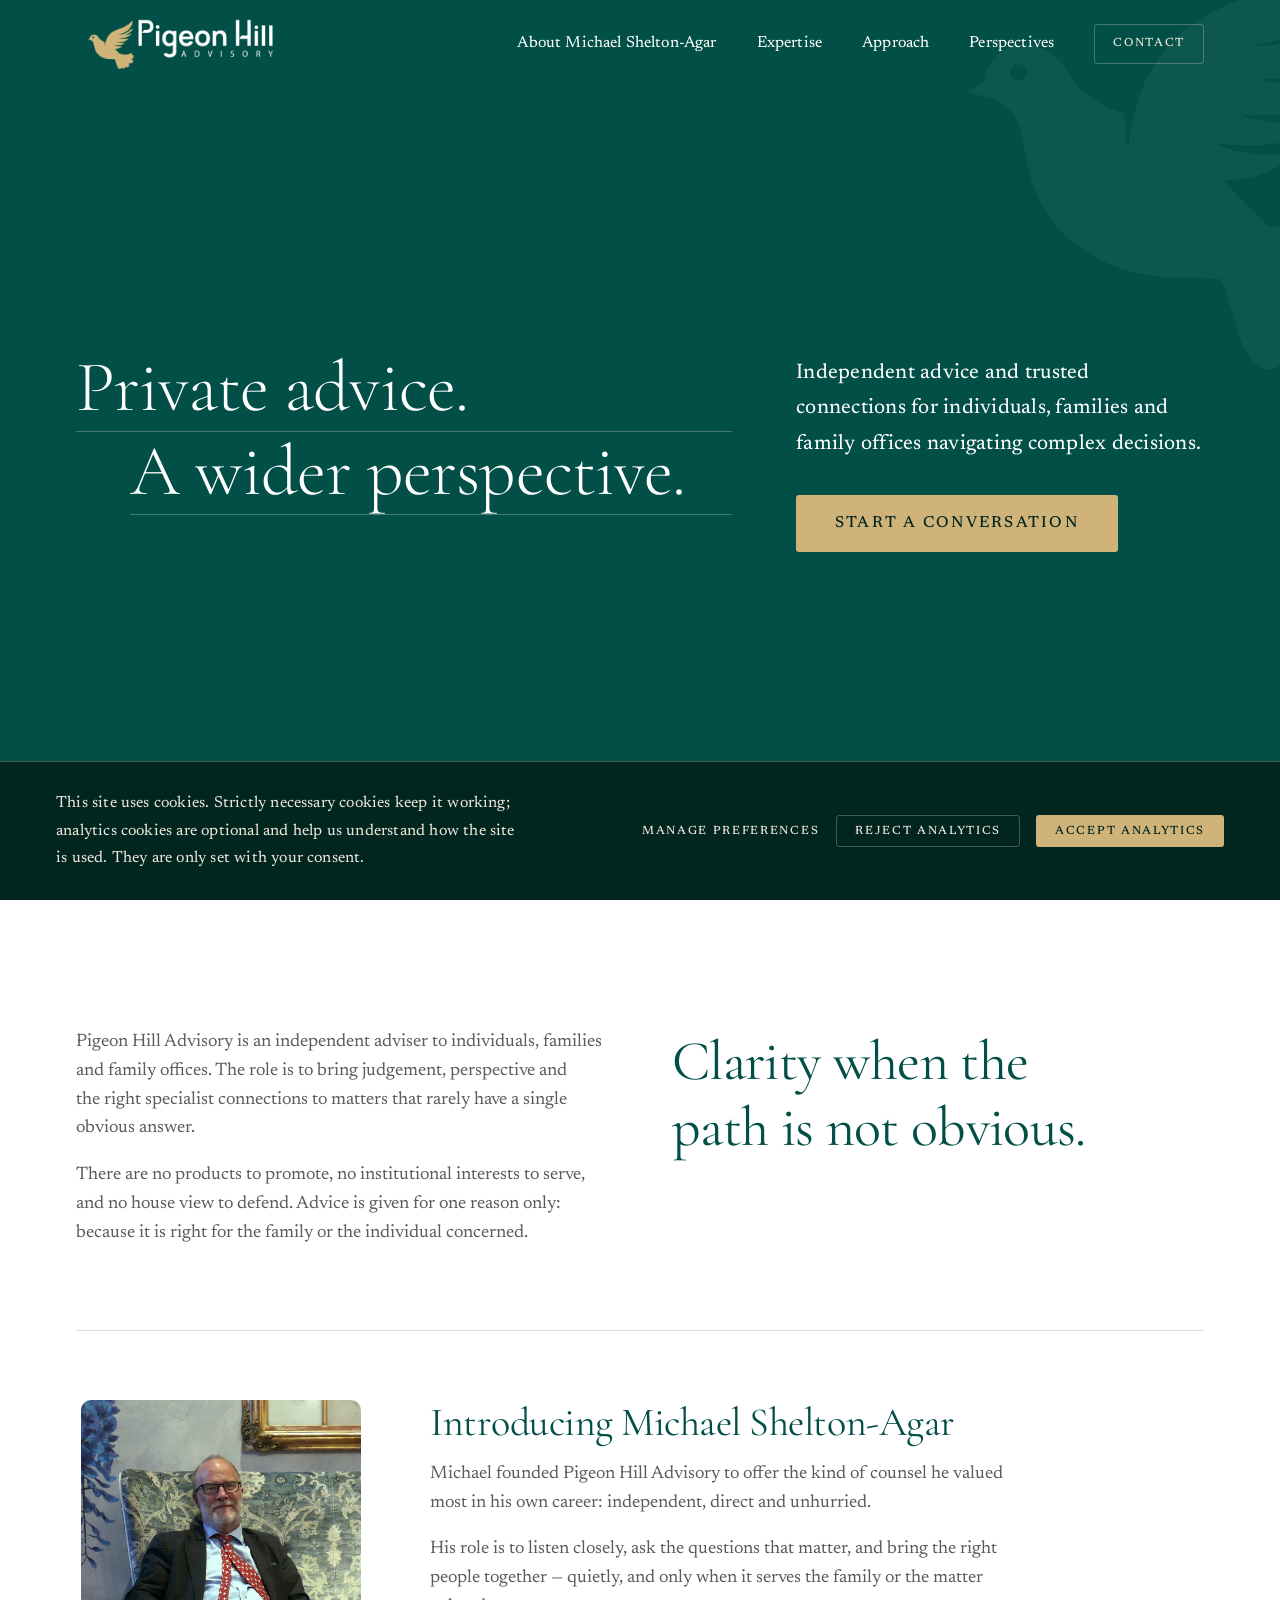
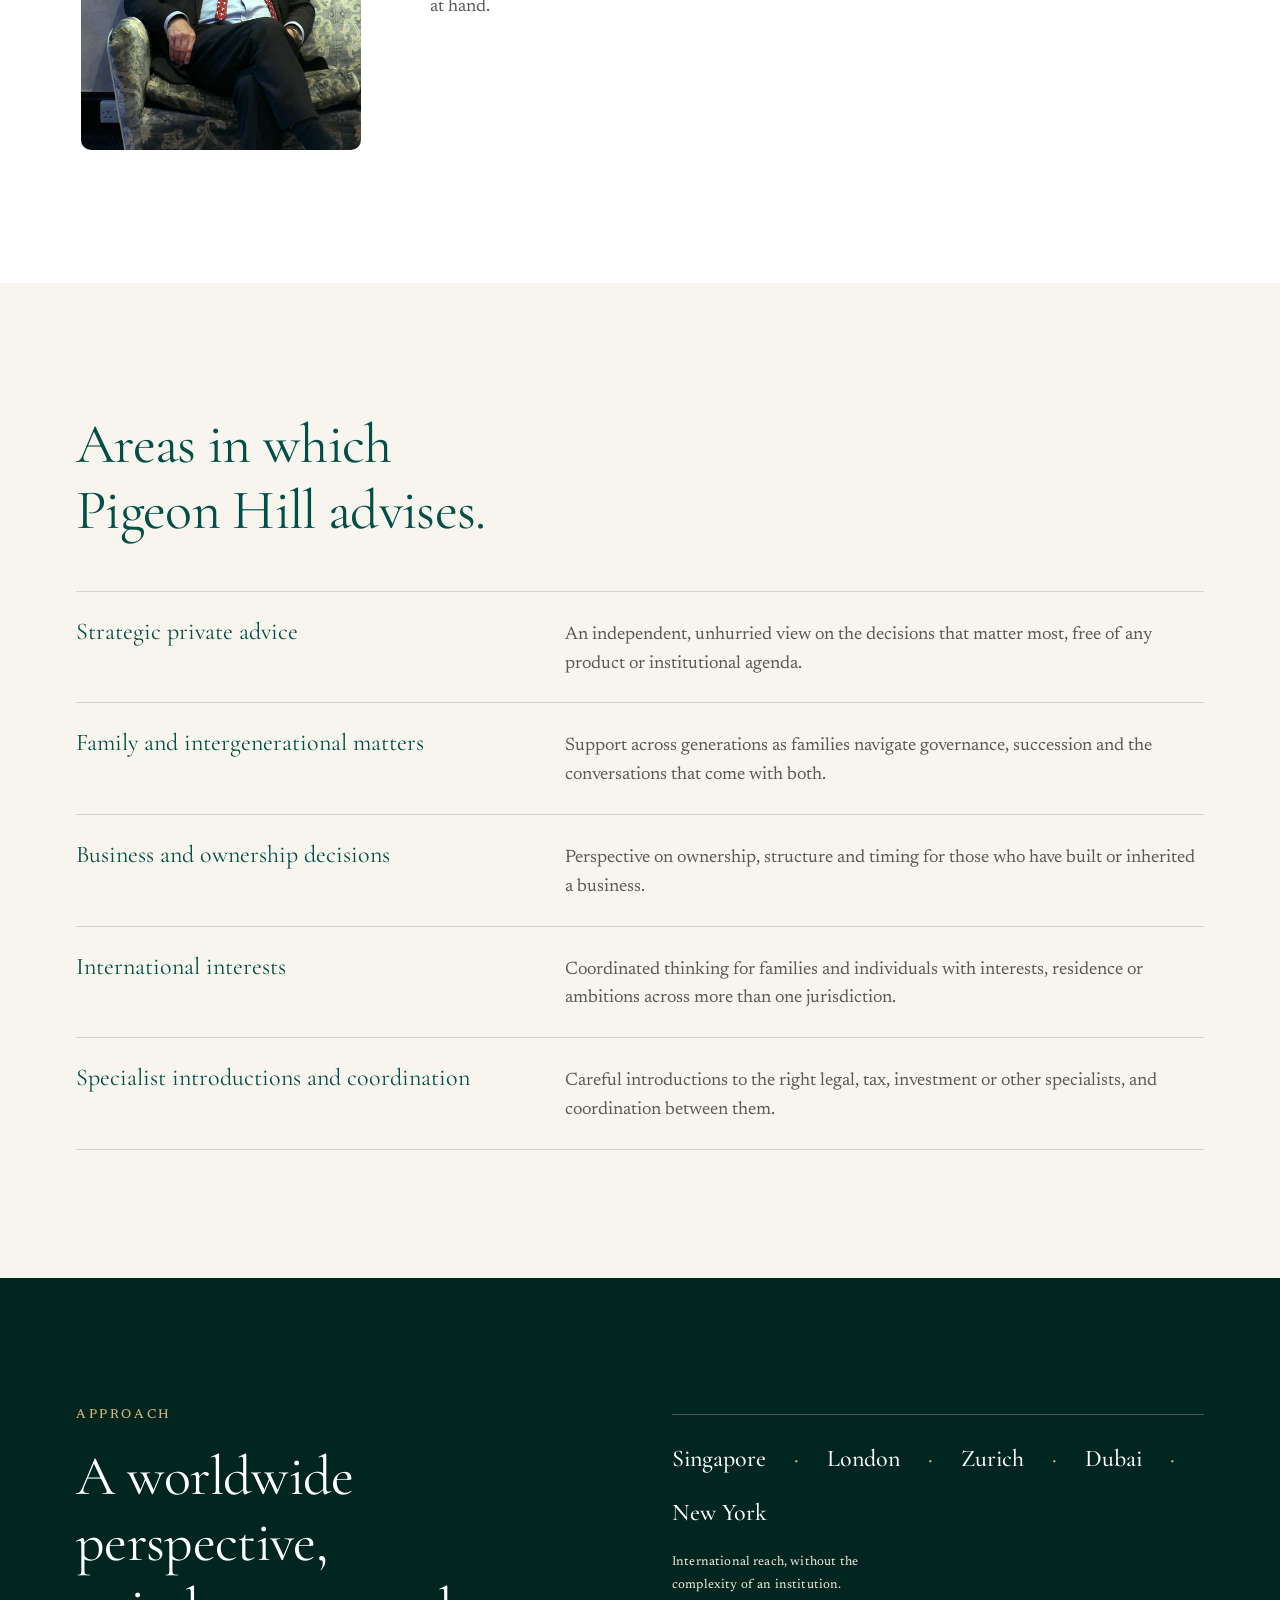
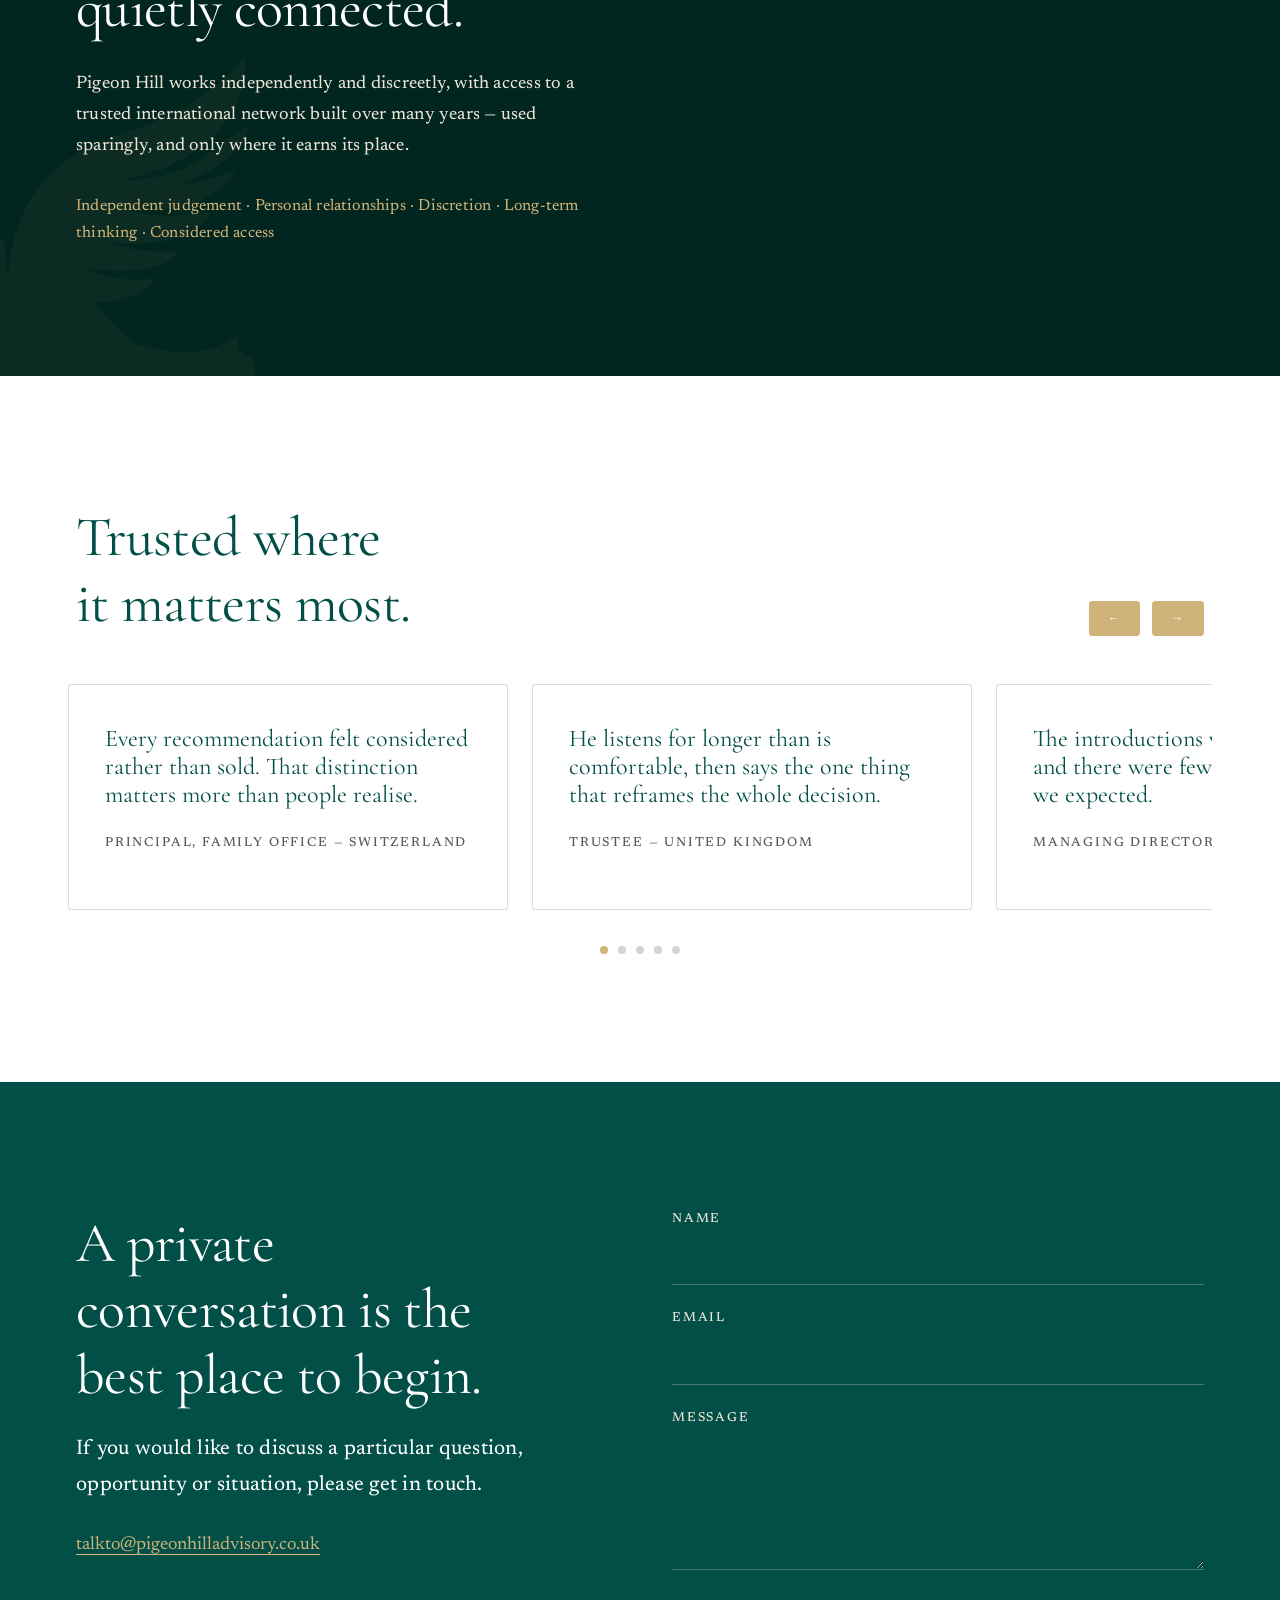
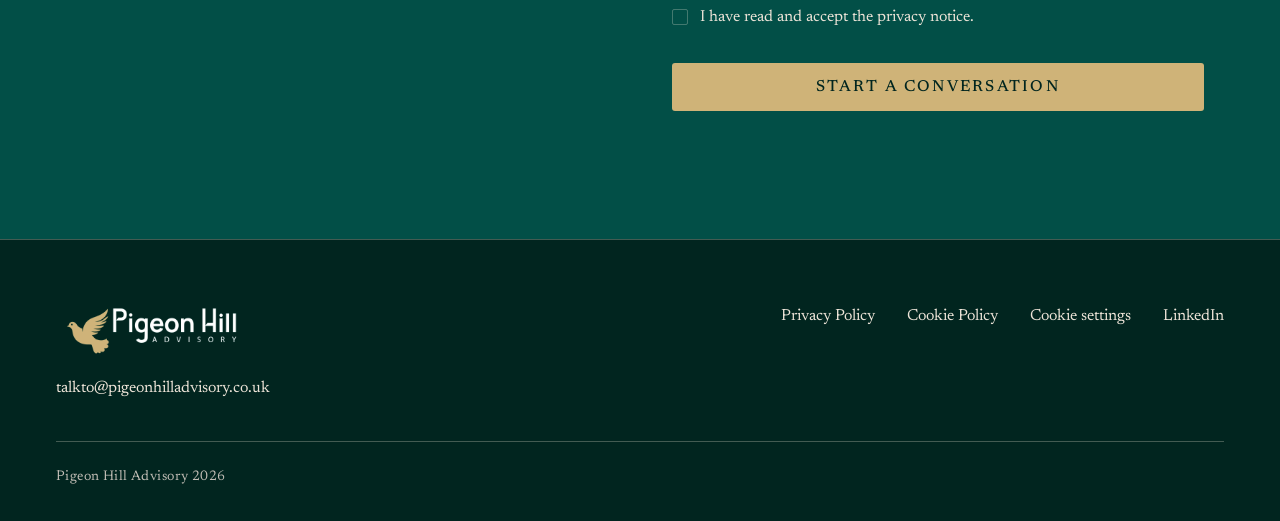
==== commit 0f26a2fe: "Typography: replace default Times body with Newsreader, tune type system - Body/UI text now set in N" ====
--- a/index.html
+++ b/index.html
@@ -5,125 +5,12 @@
 <meta name="viewport" content="width=device-width, initial-scale=1">
 <title>Pigeon Hill Advisory — Private advice. A wider perspective.</title>
 <meta name="description" content="Independent advice and trusted connections for individuals, families and family offices navigating complex decisions.">
-<meta name="keywords" content="private advisory, family office advice, wealth management, strategic advice, independent adviser, family governance, international wealth">
-<meta name="author" content="Michael Shelton-Agar">
-<meta name="robots" content="index, follow">
-<link rel="canonical" href="https://pigeonhilladvisory.co.uk/">
-<link rel="icon" href="./favicon.ico" sizes="any">
-<link rel="icon" href="./assets/img/mark-dove-gold.svg" type="image/svg+xml">
-
-<!-- OpenGraph Tags for Social Media Sharing -->
-<meta property="og:type" content="website">
-<meta property="og:url" content="https://pigeonhilladvisory.co.uk/">
-<meta property="og:title" content="Pigeon Hill Advisory — Private advice. A wider perspective.">
-<meta property="og:description" content="Independent advice and trusted connections for individuals, families and family offices navigating complex decisions.">
-<meta property="og:site_name" content="Pigeon Hill Advisory">
-<meta property="og:locale" content="en_GB">
-<!-- Must be an absolute URL: scrapers do not resolve relative paths, and WhatsApp will not
-     render SVG, so this is a JPG. Width/height let the card lay out before the image loads. -->
-<meta property="og:image" content="https://pigeonhilladvisory.co.uk/assets/img/og-share.jpg">
-<meta property="og:image:secure_url" content="https://pigeonhilladvisory.co.uk/assets/img/og-share.jpg">
-<meta property="og:image:type" content="image/jpeg">
-<meta property="og:image:width" content="1200">
-<meta property="og:image:height" content="630">
-<meta property="og:image:alt" content="Pigeon Hill Advisory — Private advice. A wider perspective.">
-
-<!-- Twitter Card Tags -->
-<meta name="twitter:card" content="summary_large_image">
-<meta name="twitter:title" content="Pigeon Hill Advisory — Private advice. A wider perspective.">
-<meta name="twitter:description" content="Independent advice and trusted connections for individuals, families and family offices navigating complex decisions.">
-<meta name="twitter:image" content="https://pigeonhilladvisory.co.uk/assets/img/og-share.jpg">
-<meta name="twitter:image:alt" content="Pigeon Hill Advisory — Private advice. A wider perspective.">
-
-<!-- Schema.org Structured Data (JSON-LD) for Search Engines and AI -->
-<script type="application/ld+json">
-{
-  "@context": "https://schema.org",
-  "@type": "LocalBusiness",
-  "name": "Pigeon Hill Advisory",
-  "description": "Independent advice and trusted connections for individuals, families and family offices navigating complex decisions.",
-  "url": "https://pigeonhilladvisory.co.uk/",
-  "email": "talkto@pigeonhilladvisory.co.uk",
-  "founder": {
-    "@type": "Person",
-    "name": "Michael Shelton-Agar",
-    "description": "Founder of Pigeon Hill Advisory with over 20 years of experience in the family office sector",
-    "sameAs": "https://www.linkedin.com/in/michael-shelton-agar-573106a/"
-  },
-  "areaServed": [
-    {
-      "@type": "City",
-      "name": "Singapore"
-    },
-    {
-      "@type": "City",
-      "name": "London"
-    },
-    {
-      "@type": "City",
-      "name": "Zurich"
-    },
-    {
-      "@type": "City",
-      "name": "Dubai"
-    }
-  ],
-  "knowsAbout": [
-    "Strategic private advice",
-    "Family governance",
-    "Intergenerational wealth management",
-    "Business succession",
-    "Ownership decisions",
-    "International wealth coordination",
-    "Specialist introductions"
-  ],
-  "contactPoint": {
-    "@type": "ContactPoint",
-    "contactType": "General Enquiries",
-    "email": "talkto@pigeonhilladvisory.co.uk",
-    "availableLanguage": ["en"]
-  },
-  "priceRange": "$$$"
-}
-</script>
-
-<!-- Additional Schema for Organization -->
-<script type="application/ld+json">
-{
-  "@context": "https://schema.org",
-  "@type": "Organization",
-  "name": "Pigeon Hill Advisory",
-  "url": "https://pigeonhilladvisory.co.uk/",
-  "email": "talkto@pigeonhilladvisory.co.uk",
-  "description": "Independent private advisory firm for individuals, families and family offices",
-  "founders": [
-    {
-      "@type": "Person",
-      "name": "Michael Shelton-Agar"
-    }
-  ],
-  "serviceArea": ["SG", "GB", "CH", "AE"],
-  "sameAs": [
-    "https://www.linkedin.com/in/michael-shelton-agar-573106a/"
-  ]
-}
-</script>
-<link rel="preload" as="image" href="./assets/img/logo-PGA-black-on-white.png">
+<link rel="icon" href="./assets/img/mark-dove-forest.svg">
 <link rel="preload" href="./assets/fonts/Newsreader-latin-wght.woff2" as="font" type="font/woff2" crossorigin>
 <link rel="preload" href="./assets/fonts/CormorantGaramond-Light.woff2" as="font" type="font/woff2" crossorigin>
 <link rel="stylesheet" href="./assets/css/tokens.css">
 <link rel="stylesheet" href="./assets/css/base.css">
 <link rel="stylesheet" href="./assets/css/style.css">
-<!-- Google tag (gtag.js). Loads on every visit so Google can detect it; Consent Mode
-     keeps analytics cookies off until the visitor accepts them in the cookie banner. -->
-<script>
-  window.dataLayer = window.dataLayer || [];
-  function gtag(){dataLayer.push(arguments);}
-  gtag('consent', 'default', { ad_storage: 'denied', analytics_storage: 'denied' });
-  gtag('js', new Date());
-  gtag('config', 'G-QL5EXM8TCN');
-</script>
-<script async src="https://www.googletagmanager.com/gtag/js?id=G-QL5EXM8TCN"></script>
 </head>
 <body>
 
@@ -135,7 +22,7 @@
       <img data-nav-logo
            src="./assets/img/logo-horizontal-reversed.png"
            data-src-reversed="./assets/img/logo-horizontal-reversed.png"
-           data-src-gold="./assets/img/logo-PGA-black-on-white.png"
+           data-src-gold="./assets/img/logo-horizontal-gold-bird.svg"
            alt="Pigeon Hill Advisory">
     </a>
 
@@ -153,7 +40,7 @@
 
 <div class="mobile-menu" role="dialog" aria-modal="true" aria-label="Site navigation" data-mobile-menu hidden>
   <div class="mobile-menu__top">
-    <img src="./assets/img/logo-horizontal-reversed.png" alt="Pigeon Hill Advisory">
+    <img src="./assets/img/logo-horizontal-reversed.png" alt="Pigeon Hill Advisory" style="height:36px;width:auto">
     <button type="button" class="btn btn--text" data-menu-close>Close</button>
   </div>
   <div class="mobile-menu__links">
@@ -168,7 +55,7 @@
 <main id="main-content">
 
   <section id="hero" class="section section--forest hero">
-    <img src="./assets/img/mark-dove-cream.svg" alt="" aria-hidden="true" class="section__watermark section__watermark--tr" data-parallax>
+    <img src="./assets/img/mark-dove-cream.svg" alt="" aria-hidden="true" class="section__watermark section__watermark--tr">
     <div class="container">
       <div class="hero__grid">
         <div class="hero__headline reveal">
@@ -179,7 +66,7 @@
         </div>
         <div class="hero__aside reveal reveal--d1">
           <p class="hero__lead">Independent advice and trusted connections for individuals, families and family offices navigating complex decisions.</p>
-          <a href="#contact" class="btn btn--lg btn--hero">Start a conversation</a>
+          <a href="#contact" class="btn btn--solid btn--lg btn--dark">Start a conversation</a>
         </div>
       </div>
     </div>
@@ -201,12 +88,11 @@
 
       <div class="row" style="align-items:flex-start">
         <div class="about-portrait-wrap reveal">
-          <img class="about-portrait" src="./assets/img/portrait-michael-2.jpg" alt="Michael Shelton-Agar, founder of Pigeon Hill Advisory">
+          <img class="about-portrait" src="./assets/img/portrait-michael-1.jpg" alt="Michael Shelton-Agar, founder of Pigeon Hill Advisory">
         </div>
         <div class="about-bio reveal reveal--d2" style="padding-top:4px">
           <h2>Introducing Michael Shelton-Agar</h2>
           <p>Michael founded Pigeon Hill Advisory to offer the kind of counsel he valued most in his own career: independent, direct and unhurried.</p>
-          <p>He brings over 20 years of experience in the family office sector, where trust, discretion and an understanding of each family's priorities are central to the work.</p>
           <p>His role is to listen closely, ask the questions that matter, and bring the right people together — quietly, and only when it serves the family or the matter at hand.</p>
         </div>
       </div>
@@ -218,7 +104,7 @@
       <div class="reveal">
         <h2 class="h-display h-display--areas">Areas in which Pigeon Hill advises.</h2>
       </div>
-      <dl class="deflist reveal">
+      <dl class="deflist">
         <div class="deflist__row">
           <dt class="deflist__term">Strategic private advice</dt>
           <dd class="deflist__desc">An independent, unhurried view on the decisions that matter most, free of any product or institutional agenda.</dd>
@@ -248,6 +134,7 @@
     <div class="container">
       <div class="row">
         <div class="reveal">
+          <div class="approach-eyebrow">Approach</div>
           <h2 class="h-display h-display--on-inverse h-display--approach">A worldwide perspective, quietly connected.</h2>
           <p class="lead-on-inverse">Pigeon Hill works independently and discreetly, with access to a trusted international network built over many years — used sparingly, and only where it earns its place.</p>
           <p class="approach-keywords">Independent judgement &middot; Personal relationships &middot; Discretion &middot; Long-term thinking &middot; Considered access</p>
@@ -262,6 +149,8 @@
               <span class="approach-cities__city">Zurich</span>
               <span class="approach-cities__dot">&middot;</span>
               <span class="approach-cities__city">Dubai</span>
+              <span class="approach-cities__dot">&middot;</span>
+              <span class="approach-cities__city">New York</span>
             </div>
             <p class="approach-cities__note">International reach, without the complexity of an institution.</p>
           </div>
@@ -281,6 +170,7 @@
       </div>
 
       <div class="carousel" data-carousel tabindex="0" role="region" aria-label="Client perspectives, use left and right arrow keys to navigate">
+        <!-- Placeholder testimonial wording pending approved client quotations. Anonymous by design: no names, companies, locations or images. -->
         <div class="carousel__card">
           <blockquote class="carousel__quote">Every recommendation felt considered rather than sold. That distinction matters more than people realise.</blockquote>
           <div class="carousel__attribution">Principal, family office — Switzerland</div>
@@ -303,7 +193,7 @@
         </div>
       </div>
 
-      <div class="carousel-dots" role="group" aria-label="Choose perspective">
+      <div class="carousel-dots" role="tablist" aria-label="Choose perspective">
         <button type="button" data-carousel-dot aria-label="Show perspective 1"></button>
         <button type="button" data-carousel-dot aria-label="Show perspective 2"></button>
         <button type="button" data-carousel-dot aria-label="Show perspective 3"></button>
@@ -328,7 +218,7 @@
             <p>Your message has been received. Michael will be in touch directly.</p>
           </div>
 
-          <form class="contact-form" data-contact-form novalidate action="https://usebasin.com/f/d5da3bb803e0" method="post">
+          <form class="contact-form" data-contact-form novalidate>
             <div class="field">
               <label class="field__label field__label--dark" for="ph-name">Name</label>
               <input class="field__control field__control--dark" type="text" id="ph-name" name="name" autocomplete="name">
@@ -344,7 +234,7 @@
             <label class="checkbox checkbox--dark" for="ph-consent">
               <input type="checkbox" id="ph-consent" name="consent">
               <span class="checkbox__box" aria-hidden="true"><span class="checkbox__tick"></span></span>
-              <span class="checkbox__label">I have read and accept the <a href="./privacy-policy.html" style="color:white">Privacy Policy</a>.</span>
+              <span class="checkbox__label">I have read and accept the privacy notice.</span>
             </label>
             <div class="form-error" data-form-error hidden></div>
             <button type="submit" class="btn btn--solid btn--lg btn--dark" style="margin-top:8px">Start a conversation</button>
@@ -360,7 +250,7 @@
   <div class="site-footer__inner">
     <div class="site-footer__top">
       <div class="site-footer__brand">
-        <a href="#top" aria-label="Back to top"><img src="./assets/img/logo-horizontal-reversed.png" alt="Pigeon Hill Advisory"></a>
+        <img src="./assets/img/logo-horizontal-reversed.png" alt="Pigeon Hill Advisory">
         <a href="mailto:talkto@pigeonhilladvisory.co.uk">talkto@pigeonhilladvisory.co.uk</a>
       </div>
       <div class="site-footer__links">
@@ -370,7 +260,7 @@
         <a href="https://www.linkedin.com/in/michael-shelton-agar-573106a/" target="_blank" rel="noopener noreferrer">LinkedIn</a>
       </div>
     </div>
-    <div class="site-footer__copy">Pigeon Hill Advisory Limited is a company registered in England and Wales under company number 17395888.</div>
+    <div class="site-footer__copy">Pigeon Hill Advisory 2026</div>
   </div>
 </footer>
 
--- a/assets/css/tokens.css
+++ b/assets/css/tokens.css
@@ -196,13 +196,18 @@
 /* ---- Motion ---- */
 --ease-quiet:cubic-bezier(.22,.61,.36,1);
 --ease-in-out:cubic-bezier(.4,0,.2,1);
---ease-exit:cubic-bezier(.4,0,1,1);
 --duration-fast:160ms;
 --duration-base:280ms;
 --duration-slow:520ms;
---duration-reveal:1.5s;
---duration-fade:1s;
+--duration-reveal:900ms;
 --transition-quiet:all var(--duration-base) var(--ease-quiet);
---reveal-distance:28px;
---stagger-step:300ms;
+--reveal-distance:14px;
 }
+
+@media (prefers-reduced-motion:reduce){:root{
+--duration-fast:0ms;
+--duration-base:0ms;
+--duration-slow:0ms;
+--duration-reveal:0ms;
+--reveal-distance:0px;
+}}
--- a/assets/css/base.css
+++ b/assets/css/base.css
@@ -1,7 +1,6 @@
 *,*::before,*::after{box-sizing:border-box}
 html{-webkit-font-smoothing:antialiased;-moz-osx-font-smoothing:grayscale;scroll-behavior:smooth}
-/* The nav is fixed at 88px, so an anchor target landing at y=0 sits underneath it. */
-section[id]{scroll-margin-top:112px}
+@media (prefers-reduced-motion: reduce){ html{scroll-behavior:auto} }
 body{margin:0;background:var(--surface-page);color:var(--text-body);font:var(--type-body);text-wrap:pretty;font-family:var(--font-body)}
 h1,h2,h3,h4{margin:0;font-family:var(--font-display);font-weight:var(--weight-light);color:var(--text-display);letter-spacing:var(--tracking-display);text-wrap:balance}
 p{margin:0 0 1em}
--- a/assets/css/style.css
+++ b/assets/css/style.css
@@ -12,161 +12,119 @@
 .section__watermark{position:absolute;height:460px;opacity:.05;pointer-events:none}
 .section__watermark--tr{right:-120px;top:-90px}
 .section__watermark--bl{left:-140px;bottom:-100px;height:420px}
-/* --parallax-y is driven from JS; the -50% keeps it centred regardless. */
-.hero .section__watermark--tr{height:920px;top:50%;right:-260px;transform:translateY(-50%) translateY(var(--parallax-y,0px));will-change:transform}
 
 .row{display:flex;flex-wrap:wrap;gap:64px}
 .row > *{flex:1 1 380px;min-width:0}
 
-.reveal{opacity:0;transform:translateY(var(--reveal-distance));transition:opacity var(--duration-reveal) var(--ease-quiet),transform var(--duration-reveal) var(--ease-quiet)}
+.reveal{opacity:0;transform:translateY(var(--reveal-distance,18px));transition:opacity var(--duration-reveal) var(--ease-quiet),transform var(--duration-reveal) var(--ease-quiet)}
 .reveal.is-visible{opacity:1;transform:none}
-.reveal--d1{transition-delay:var(--stagger-step)}
-.reveal--d2{transition-delay:calc(var(--stagger-step) * 2)}
-.reveal--d3{transition-delay:calc(var(--stagger-step) * 3)}
+.reveal--d1{transition-delay:120ms}
+.reveal--d2{transition-delay:240ms}
+.reveal--d3{transition-delay:360ms}
+@media (prefers-reduced-motion:reduce){
+  .reveal{opacity:1;transform:none;transition:none}
+}
 
 /* ================= Buttons ================= */
-.btn{display:inline-flex;align-items:center;justify-content:center;font-family:var(--font-ui);font-size:var(--size-caption);font-weight:var(--weight-medium);text-transform:uppercase;letter-spacing:var(--tracking-label);border-radius:var(--radius-sm);cursor:pointer;text-decoration:none;transition:color var(--duration-fast) var(--ease-quiet),background-color var(--duration-fast) var(--ease-quiet),border-color var(--duration-fast) var(--ease-quiet),transform var(--duration-fast) var(--ease-quiet);white-space:nowrap;background:transparent;border:1px solid transparent}
+.btn{display:inline-flex;align-items:center;justify-content:center;font-family:var(--font-ui);font-size:var(--size-caption);font-weight:var(--weight-medium);text-transform:uppercase;letter-spacing:var(--tracking-label);border-radius:var(--radius-sm);cursor:pointer;text-decoration:none;transition:color var(--duration-fast) var(--ease-quiet),background-color var(--duration-fast) var(--ease-quiet),border-color var(--duration-fast) var(--ease-quiet);white-space:nowrap;background:transparent;border:1px solid transparent}
 .btn--sm{padding:9px 18px;font-size:var(--size-eyebrow)}
 .btn--md{padding:11px 26px}
 .btn--lg{padding:15px 38px;font-size:var(--size-body-sm)}
 .btn:disabled{opacity:.42;pointer-events:none}
 .btn--full{width:100%}
-/* Touch has no hover, so the press state is the only acknowledgement a tap ever gets. */
-.btn:active{transform:translateY(1px)}
 
 .btn--solid{background:var(--forest-700);color:var(--text-on-inverse-strong)}
+.btn--solid:hover{background:var(--forest-800)}
 .btn--solid.btn--dark{background:var(--gold-500);color:var(--text-on-accent)}
+.btn--solid.btn--dark:hover{background:var(--gold-400)}
 
 .btn--outline{color:var(--text-body);border-color:var(--rule-strong)}
+.btn--outline:hover{color:var(--text-accent);border-color:var(--rule-accent)}
 .btn--outline.btn--dark{color:var(--text-on-inverse);border-color:var(--rule-on-inverse)}
+.btn--outline.btn--dark:hover{color:var(--gold-500);border-color:var(--gold-500)}
 
 .btn--text{color:var(--text-body);padding:4px 0}
 .btn--text.btn--dark{color:var(--text-on-inverse)}
-
-.btn--hero{background:transparent;color:var(--text-on-inverse-strong);border:2px solid var(--gold-500);border-radius:5px;transition-duration:var(--duration-fade),var(--duration-fade),var(--duration-fade),var(--duration-fast)}
-
-.carousel-arrow{background:var(--gold-500);border-color:var(--gold-500);color:#fff}
-.carousel-arrow:focus-visible{background:var(--forest-700);border-color:var(--forest-700)}
+.btn--text:hover{color:var(--text-link-hover)}
+
+.carousel-arrow{background:var(--gold-500);border-color:var(--gold-500);color:#fff;transition:background-color var(--duration-base) var(--ease-quiet),border-color var(--duration-base) var(--ease-quiet)}
+.carousel-arrow:hover,.carousel-arrow:focus-visible{background:var(--forest-700);border-color:var(--forest-700)}
 .carousel-arrow span{color:#fff}
-
-@media (hover:hover){
-  .btn--solid:hover{background:var(--forest-800)}
-  .btn--solid.btn--dark:hover{background:var(--gold-400)}
-  .btn--outline:hover{color:var(--text-accent);border-color:var(--rule-accent)}
-  .btn--outline.btn--dark:hover{color:var(--gold-500);border-color:var(--gold-500)}
-  .btn--text:hover{color:var(--text-link-hover)}
-  .carousel-arrow:hover{background:var(--forest-700);border-color:var(--forest-700)}
-  .btn--hero:hover{background:var(--gold-500);color:var(--text-on-accent);border-color:var(--gold-500)}
-}
 
 /* ================= Forms ================= */
 .field{display:block}
-.field__label{display:block;font:var(--type-caption);text-transform:uppercase;letter-spacing:var(--tracking-label);color:var(--text-muted);margin-bottom:var(--space-2);transition:color var(--duration-fast) var(--ease-quiet)}
+.field__label{display:block;font:var(--type-caption);text-transform:uppercase;letter-spacing:var(--tracking-label);color:var(--text-muted);margin-bottom:var(--space-2)}
 .field__label--dark{color:var(--text-on-inverse)}
-.field:focus-within .field__label{color:var(--text-accent)}
-.field:focus-within .field__label--dark{color:var(--gold-500)}
-.field__control{width:100%;box-sizing:border-box;font:var(--type-body);color:var(--text-body);background:transparent;border:0;border-bottom:1px solid var(--border-field);border-radius:0;padding:10px 0;outline:none;transition:border-color var(--duration-fast) var(--ease-quiet),box-shadow var(--duration-fast) var(--ease-quiet);font-family:var(--font-body)}
+.field__control{width:100%;box-sizing:border-box;font:var(--type-body);color:var(--text-body);background:transparent;border:0;border-bottom:1px solid var(--border-field);border-radius:0;padding:10px 0;outline:none;transition:border-color var(--duration-fast) var(--ease-quiet);font-family:var(--font-body)}
 .field__control--dark{color:var(--text-on-inverse-strong);border-bottom-color:var(--rule-on-inverse)}
-/* box-shadow rather than border-width: doubles the rule's weight without reflowing the field. */
-.field__control:focus{border-bottom-color:var(--border-field-focus);box-shadow:0 1px 0 0 var(--border-field-focus)}
-.field__control--dark:focus{border-bottom-color:var(--gold-500);box-shadow:0 1px 0 0 var(--gold-500)}
-.field__control.is-invalid{border-bottom-color:var(--status-critical);box-shadow:0 1px 0 0 var(--status-critical)}
+.field__control:focus{border-bottom-color:var(--border-field-focus)}
+.field__control--dark:focus{border-bottom-color:var(--gold-500)}
+.field__control.is-invalid{border-bottom-color:var(--status-critical)}
 textarea.field__control{resize:vertical;line-height:var(--leading-body)}
 
 .checkbox{display:flex;gap:var(--space-3);align-items:flex-start;cursor:pointer}
 .checkbox input{position:absolute;opacity:0;width:1px;height:1px}
-.checkbox__box{width:16px;height:16px;flex:0 0 16px;margin-top:4px;border:1px solid var(--border-field);background:transparent;border-radius:var(--radius-hairline);display:grid;place-items:center;transition:border-color var(--duration-fast) var(--ease-quiet),background-color var(--duration-fast) var(--ease-quiet)}
+.checkbox__box{width:16px;height:16px;flex:0 0 16px;margin-top:4px;border:1px solid var(--border-field);background:transparent;border-radius:var(--radius-hairline);display:grid;place-items:center;transition:all var(--duration-fast) var(--ease-quiet)}
 .checkbox--dark .checkbox__box{border-color:var(--rule-on-inverse)}
 .checkbox input:checked + .checkbox__box{border-color:var(--gold-500);background:var(--gold-500)}
-.checkbox__tick{width:8px;height:4px;border-left:1.5px solid var(--forest-900);border-bottom:1.5px solid var(--forest-900);transform:rotate(-45deg) translate(1px,-1px) scale(.5);opacity:0;transition:opacity var(--duration-fast) var(--ease-quiet),transform var(--duration-fast) var(--ease-quiet)}
-.checkbox input:checked + .checkbox__box .checkbox__tick{opacity:1;transform:rotate(-45deg) translate(1px,-1px) scale(1)}
+.checkbox__tick{width:8px;height:4px;border-left:1.5px solid var(--forest-900);border-bottom:1.5px solid var(--forest-900);transform:rotate(-45deg) translate(1px,-1px);opacity:0}
+.checkbox input:checked + .checkbox__box .checkbox__tick{opacity:1}
 .checkbox__label{font:var(--type-body-sm);color:var(--text-secondary)}
 .checkbox--dark .checkbox__label{color:var(--text-on-inverse)}
 .checkbox input:focus-visible + .checkbox__box{outline:2px solid var(--focus-ring);outline-offset:3px}
-.checkbox__link{color:white;text-decoration:underline}
-.checkbox.is-invalid .checkbox__box{border-color:var(--status-critical)}
 
 .form-error{font:var(--type-body-sm);color:#f0b8b0}
 
 /* ================= Definition list (expertise) ================= */
 .deflist{margin:0;border-top:1px solid var(--rule-hairline)}
 .deflist__row{display:grid;grid-template-columns:1fr 1.4fr;gap:var(--space-6);padding:var(--space-5) 0;border-bottom:1px solid var(--rule-hairline);align-items:baseline}
-/* The list carries .reveal purely as the observer's trigger — the rows do the animating,
-   so the cascade fires once for the whole group. Staggering each row's own observer
-   instead would leave the lower rows sitting on screen waiting out their delay.
-   nth-child rather than numbered classes: adding or removing a row needs no markup
-   change, and the last rule caps the wait if the list ever grows. */
-.deflist.reveal{opacity:1;transform:none;transition:none}
-.deflist__row{opacity:0;transform:translateY(var(--reveal-distance));transition:opacity var(--duration-reveal) var(--ease-quiet),transform var(--duration-reveal) var(--ease-quiet)}
-.deflist.is-visible .deflist__row{opacity:1;transform:none}
-.deflist__row:nth-child(2){transition-delay:var(--stagger-step)}
-.deflist__row:nth-child(3){transition-delay:calc(var(--stagger-step) * 2)}
-.deflist__row:nth-child(4){transition-delay:calc(var(--stagger-step) * 3)}
-.deflist__row:nth-child(5){transition-delay:calc(var(--stagger-step) * 4)}
-.deflist__row:nth-child(n+6){transition-delay:calc(var(--stagger-step) * 5)}
 .deflist__term{font-family:var(--font-display);font-weight:var(--weight-regular);font-size:var(--size-heading-3);line-height:var(--leading-tight);color:var(--text-display);margin:0}
 .deflist__desc{margin:0;font:var(--type-body);color:var(--text-secondary)}
 @media (max-width:720px){.deflist__row{grid-template-columns:1fr;gap:var(--space-2)}}
 
 /* ================= Site header / nav ================= */
-.site-nav{position:fixed;top:0;left:0;right:0;z-index:1000;display:flex;justify-content:center;background:transparent;border-bottom:1px solid transparent;transition:background-color 420ms var(--ease-quiet),border-color 420ms var(--ease-quiet),opacity var(--duration-base) var(--ease-quiet),transform var(--duration-base) var(--ease-quiet)}
+.site-nav{position:fixed;top:0;left:0;right:0;z-index:1000;display:flex;justify-content:center;background:transparent;border-bottom:1px solid transparent;transition:background-color 420ms var(--ease-quiet),border-color 420ms var(--ease-quiet),opacity var(--duration-base) var(--ease-quiet)}
 .site-nav.is-scrolled{background:rgba(253,251,248,0.94);border-bottom-color:rgba(58,57,55,.14);backdrop-filter:blur(6px);-webkit-backdrop-filter:blur(6px)}
-/* Lifts away rather than dissolving in place, so the nav reads as leaving, not failing. */
-.site-nav.is-hidden{opacity:0;transform:translateY(-12px);pointer-events:none;transition-timing-function:var(--ease-exit)}
+.site-nav.is-hidden{opacity:0;pointer-events:none}
 .site-nav__inner{width:100%;max-width:var(--container-max);display:flex;align-items:center;justify-content:space-between;padding:0 56px;height:88px;box-sizing:border-box}
 @media (max-width:720px){.site-nav__inner{padding:0 24px}}
 .site-nav__logo{display:block;border:0;line-height:0}
-.site-nav__logo img{display:block;width:auto;height:44px;transition:height var(--duration-base) var(--ease-quiet),opacity var(--duration-base) var(--ease-quiet)}
-.site-nav.is-scrolled .site-nav__logo img{height:38px}
+.site-nav__logo img{display:block;width:auto;height:59px;transition:height var(--duration-base) var(--ease-quiet),opacity var(--duration-base) var(--ease-quiet)}
+.site-nav.is-scrolled .site-nav__logo img{height:50px}
 .site-nav__logo img.is-hidden-logo{position:absolute;opacity:0;pointer-events:none}
 
 .site-nav__links{display:flex;align-items:center;gap:40px}
-.site-nav__link{position:relative;font:var(--type-body-sm);letter-spacing:0.01em;text-decoration:none;color:var(--text-on-inverse-strong);transition:color 0.5s ease;padding-bottom:2px}
-/* Two-layer underline: a high-contrast base line snaps in first, then gold sweeps
-   over it right-to-left, so the line reads clearly before the accent colour arrives. */
-.site-nav__link::before{content:'';position:absolute;bottom:0;left:0;right:0;height:1px;background-color:#fff;opacity:0;transition:opacity 0.2s ease}
-.site-nav__link::after{content:'';position:absolute;bottom:0;right:0;width:100%;height:1px;background-color:var(--gold-500);transform:scaleX(0);transform-origin:right;transition:transform 0.5s ease}
+.site-nav__link{font:var(--type-body-sm);letter-spacing:0.01em;text-decoration:none;border-bottom:1px solid transparent;color:var(--text-on-inverse-strong)}
 .site-nav.is-scrolled .site-nav__link{color:var(--text-body)}
-.site-nav.is-scrolled .site-nav__link::before{background-color:#000}
+.site-nav__link:hover{color:var(--gold-700);border-bottom-color:var(--gold-500)}
 
 /* Nav buttons (Contact, Menu) sit on a transparent/forest ground until scrolled,
    then on a bone ground — recolour them the same way the plain nav links are. */
-.site-nav__inner .btn--outline{color:var(--text-on-inverse);border-color:var(--rule-on-inverse);transition-duration:var(--duration-fade),var(--duration-fade),var(--duration-fade),var(--duration-fast)}
+.site-nav__inner .btn--outline{color:var(--text-on-inverse);border-color:var(--rule-on-inverse)}
+.site-nav__inner .btn--outline:hover{color:var(--gold-500);border-color:var(--gold-500)}
 .site-nav.is-scrolled .site-nav__inner .btn--outline{color:var(--text-body);border-color:var(--rule-strong)}
+.site-nav.is-scrolled .site-nav__inner .btn--outline:hover{color:var(--text-accent);border-color:var(--rule-accent)}
 
 .site-nav__inner .btn--text{color:var(--text-on-inverse)}
 .site-nav.is-scrolled .site-nav__inner .btn--text{color:var(--text-body)}
-
-@media (hover:hover){
-  .site-nav__link:hover{color:#fff}
-  .site-nav__link:hover::before{opacity:1}
-  .site-nav__link:hover::after{transform:scaleX(1)}
-  .site-nav.is-scrolled .site-nav__link:hover{color:var(--gold-700)}
-  .site-nav__inner .btn--outline:hover{color:var(--gold-500);border-color:var(--gold-500)}
-  .site-nav.is-scrolled .site-nav__inner .btn--outline:hover{color:var(--text-accent);border-color:var(--rule-accent)}
-  .site-nav__inner .btn--text:hover{color:var(--gold-500)}
-}
-
-.site-nav__menu-btn{display:none;padding-left:.5rem;padding-right:.5rem}
+.site-nav__inner .btn--text:hover{color:var(--gold-500)}
+
+.site-nav__menu-btn{display:none}
 
 @media (max-width:899px){
   .site-nav__links{display:none}
   .site-nav__menu-btn{display:inline-flex}
 }
 
-.mobile-menu{position:fixed;inset:0;z-index:1200;background:rgba(1,37,31,.8);display:flex;flex-direction:column;opacity:0;transition:opacity var(--duration-fade) var(--ease-quiet)}
-.mobile-menu.is-open{opacity:1}
+.mobile-menu{position:fixed;inset:0;z-index:1200;background:var(--surface-inverse-deep);display:flex;flex-direction:column}
 .mobile-menu[hidden]{display:none}
 .mobile-menu__top{display:flex;align-items:center;justify-content:space-between;padding:0 24px;height:88px;flex:0 0 auto}
-.mobile-menu__top .btn--text{color:var(--text-on-inverse);padding-left:.5rem;padding-right:.5rem}
-.mobile-menu__top img{height:44px;width:auto}
-/* Taking the space the header leaves lets the links sit on the middle of it. */
-.mobile-menu__links{flex:1 1 auto;display:flex;flex-direction:column;align-items:center;justify-content:center;text-align:center;gap:28px;padding:24px 24px 88px;overflow-y:auto}
+.mobile-menu__top .btn--text{color:var(--text-on-inverse)}
+.mobile-menu__top .btn--text:hover{color:var(--gold-500)}
+.mobile-menu__top img{height:36px;width:auto}
+.mobile-menu__links{display:flex;flex-direction:column;gap:28px;padding:24px 24px 48px;overflow-y:auto}
 .mobile-menu__links a{font:var(--type-heading-3);color:var(--text-on-inverse-strong);text-decoration:none;border-bottom:0}
 .mobile-menu__links a.is-contact{color:var(--gold-500)}
-@media (hover:hover){
-  .mobile-menu__top .btn--text:hover{color:var(--gold-500)}
-}
 
 /* ================= Hero ================= */
 .hero{min-height:100vh;display:flex;align-items:center;justify-content:center;padding:0;overflow:hidden}
@@ -196,32 +154,26 @@
 .approach-cities__row span{font:var(--type-heading-3)}
 .approach-cities__city{color:var(--text-on-inverse-strong)}
 .approach-cities__dot{color:var(--gold-500)}
-.approach-cities__note{font:var(--type-body-sm);color:var(--text-on-inverse);margin:22px 0 0;max-width:32ch}
+.approach-cities__note{font:var(--type-caption);color:var(--text-on-inverse);margin:22px 0 0;max-width:32ch}
 
 /* ================= Perspectives / carousel ================= */
 .perspectives-head{margin-bottom:48px;display:flex;flex-wrap:wrap;gap:24px;align-items:flex-end;justify-content:space-between}
 .perspectives-controls{display:flex;gap:12px}
 
-/* scroll-behavior inherits, and the smooth value on html would re-animate every frame
-   of the scripted slide — a lagging chase that overshoots the card. */
-.carousel{display:flex;gap:24px;overflow-x:auto;scroll-behavior:auto;scroll-snap-type:x mandatory;padding-bottom:8px;scrollbar-width:none}
+.carousel{display:flex;gap:24px;overflow-x:auto;scroll-snap-type:x mandatory;padding-bottom:8px;margin:0 -8px;scrollbar-width:none}
 .carousel::-webkit-scrollbar{display:none}
-.carousel__card{flex:0 0 calc((100% - 24px) / 2);scroll-snap-align:start;border:1px solid var(--rule-hairline);border-radius:var(--radius-sm);padding:40px 36px;background:var(--surface-card)}
+.carousel__card{flex:0 0 78%;max-width:440px;scroll-snap-align:start;border:1px solid var(--rule-hairline);border-radius:var(--radius-sm);padding:40px 36px;background:var(--surface-card)}
 .carousel__quote{margin:0 0 24px;font:var(--type-heading-3);font-weight:var(--weight-regular);color:var(--text-display);line-height:var(--leading-heading)}
 .carousel__attribution{font:var(--type-caption);text-transform:uppercase;letter-spacing:var(--tracking-label);color:var(--text-secondary)}
 
-/* 24px buttons carry an 8px dot: the target meets WCAG 2.5.8 without the dots growing. */
-.carousel-dots{display:flex;gap:0;justify-content:center;margin-top:20px}
-.carousel-dots button{width:24px;height:24px;border:0;padding:0;margin:0;cursor:pointer;background:transparent;border-radius:50%;display:grid;place-items:center}
-.carousel-dots button::before{content:"";width:8px;height:8px;border-radius:50%;background:rgba(58,57,55,.22);transition:background-color var(--duration-base) var(--ease-quiet),transform var(--duration-base) var(--ease-quiet)}
-.carousel-dots button.is-active::before{background:var(--gold-500);transform:scale(1.25)}
-.carousel-dots button:focus-visible{outline:2px solid var(--focus-ring);outline-offset:-2px}
-@media (hover:hover){
-  .carousel-dots button:hover::before{background:rgba(58,57,55,.45)}
-  .carousel-dots button.is-active:hover::before{background:var(--gold-500)}
-}
+.carousel-dots{display:flex;gap:10px;justify-content:center;margin-top:28px}
+.carousel-dots button{width:8px;height:8px;border-radius:50%;border:0;padding:0;cursor:pointer;background:rgba(58,57,55,.22);transition:background-color var(--duration-base) var(--ease-quiet)}
+.carousel-dots button.is-active{background:var(--gold-500)}
 
 /* ================= Contact ================= */
+.contact-confirm{border:1px solid var(--rule-on-inverse);border-radius:var(--radius-sm);padding:40px;background:rgba(237,228,216,0.04)}
+.contact-confirm p:first-child{font:var(--type-heading-3);color:var(--text-on-inverse-strong);margin:0 0 12px}
+.contact-confirm p:last-child{font:var(--type-body);color:var(--text-on-inverse);margin:0}
 .contact-form{display:flex;flex-direction:column;gap:24px}
 
 /* ================= Footer ================= */
@@ -232,11 +184,9 @@
 .site-footer__brand img{height:54px;width:auto;margin-bottom:18px}
 .site-footer__brand a{display:block;font:var(--type-body-sm);color:var(--text-on-inverse);text-decoration:none;border-bottom:0}
 .site-footer__links{display:flex;flex-wrap:wrap;gap:32px;align-items:flex-start;font:var(--type-body-sm)}
-.site-footer__links a,.site-footer__links button{color:var(--text-on-inverse);text-decoration:none;border-bottom:0;background:none;border:0;padding:0;cursor:pointer;font:var(--type-body-sm);transition:color var(--duration-fast) var(--ease-quiet)}
+.site-footer__links a,.site-footer__links button{color:var(--text-on-inverse);text-decoration:none;border-bottom:0;background:none;border:0;padding:0;cursor:pointer;font:var(--type-body-sm)}
+.site-footer__links a:hover,.site-footer__links button:hover{color:var(--gold-500)}
 .site-footer__links a.is-current{color:var(--gold-500)}
-@media (hover:hover){
-  .site-footer__links a:hover,.site-footer__links button:hover{color:var(--gold-500)}
-}
 .site-footer__copy{padding-top:24px;font:var(--type-body-sm);font-size:0.875rem;letter-spacing:0.03em;color:var(--text-muted-on-inverse)}
 
 /* ================= Cookie banner + panel ================= */
@@ -275,10 +225,6 @@
 .legal th,.legal td{text-align:left;font:var(--type-body-sm);color:var(--text-secondary);padding:10px 12px;border-bottom:1px solid var(--rule-hairline)}
 .legal th{color:var(--text-display);font-weight:var(--weight-medium)}
 
-/* ================= Small-screen overrides ================= */
-@media (max-width:720px){
-  .carousel__card{flex:0 0 100%;max-width:100%}
-}
 /* ================= Type roles used in markup (replaces inline styles) ================= */
 .h-display{font:var(--type-display-3);color:var(--text-display);margin:0}
 .h-display--on-inverse{color:#fff}
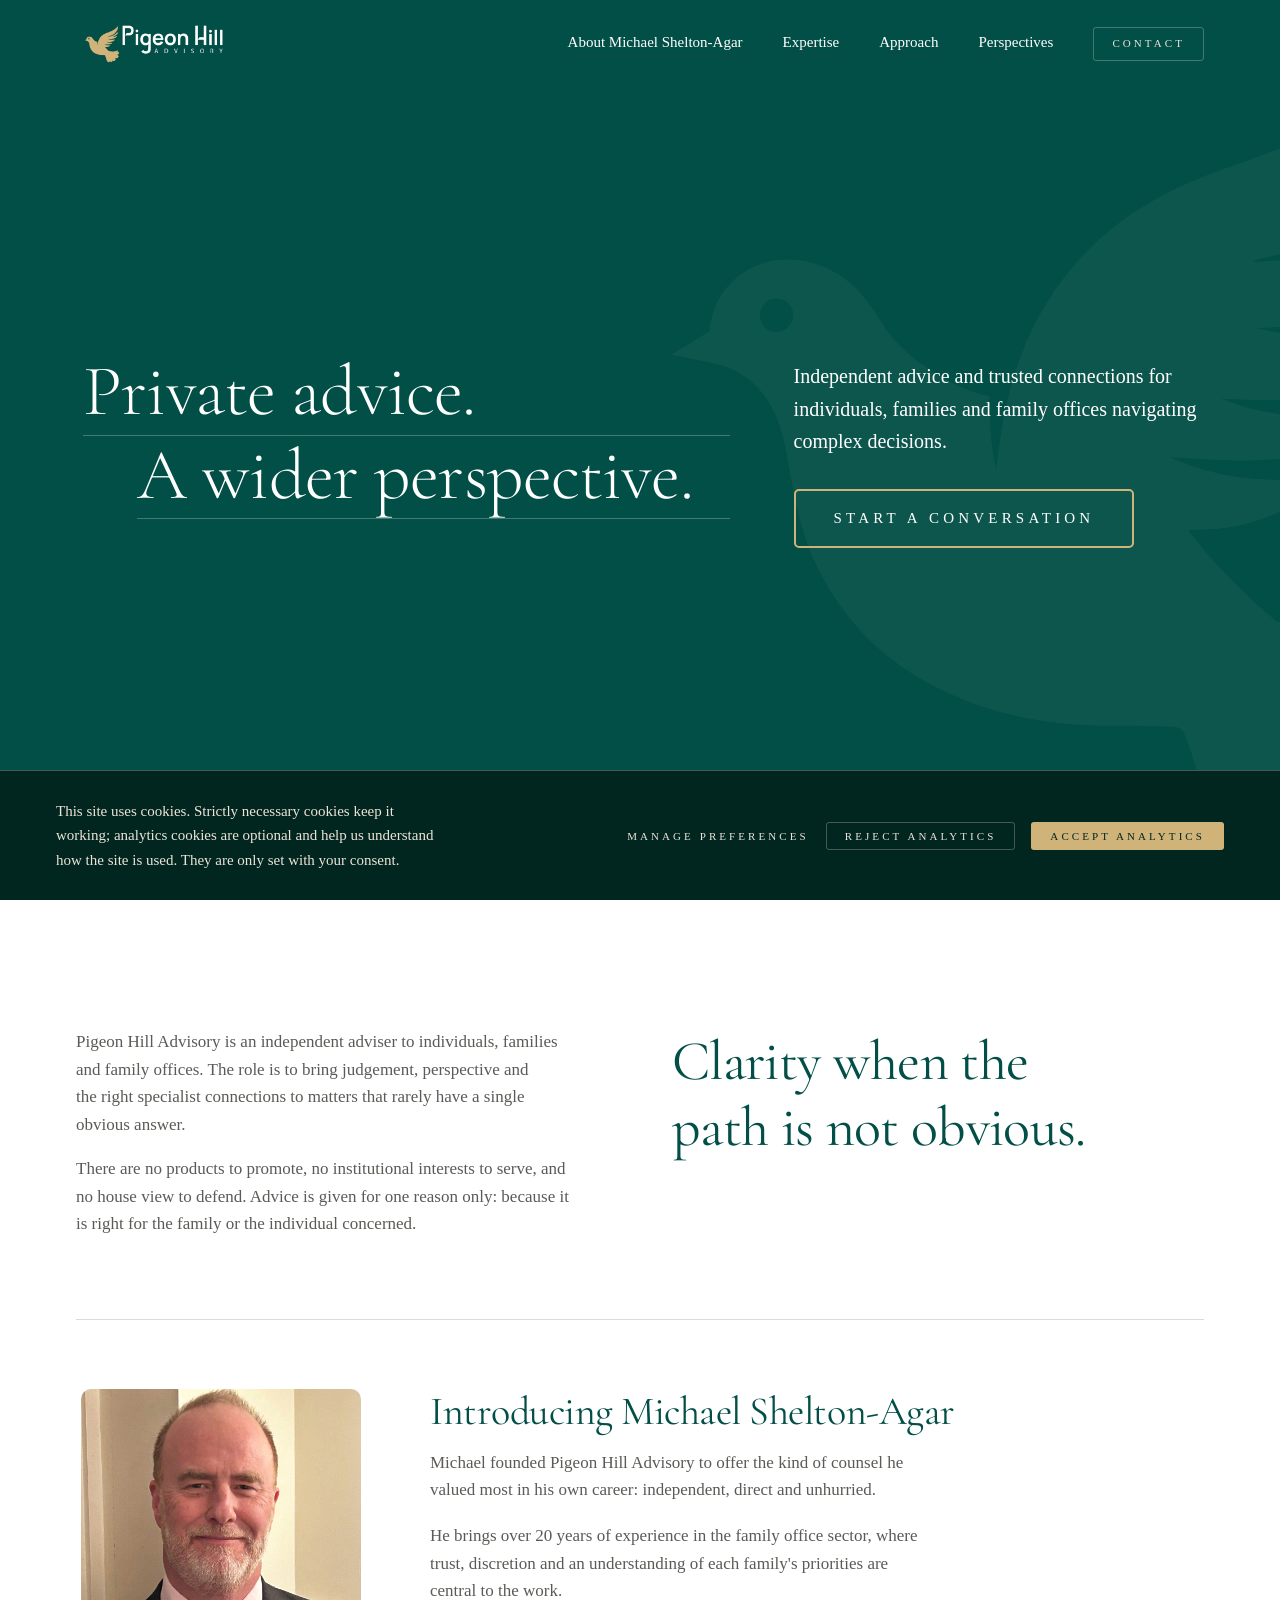
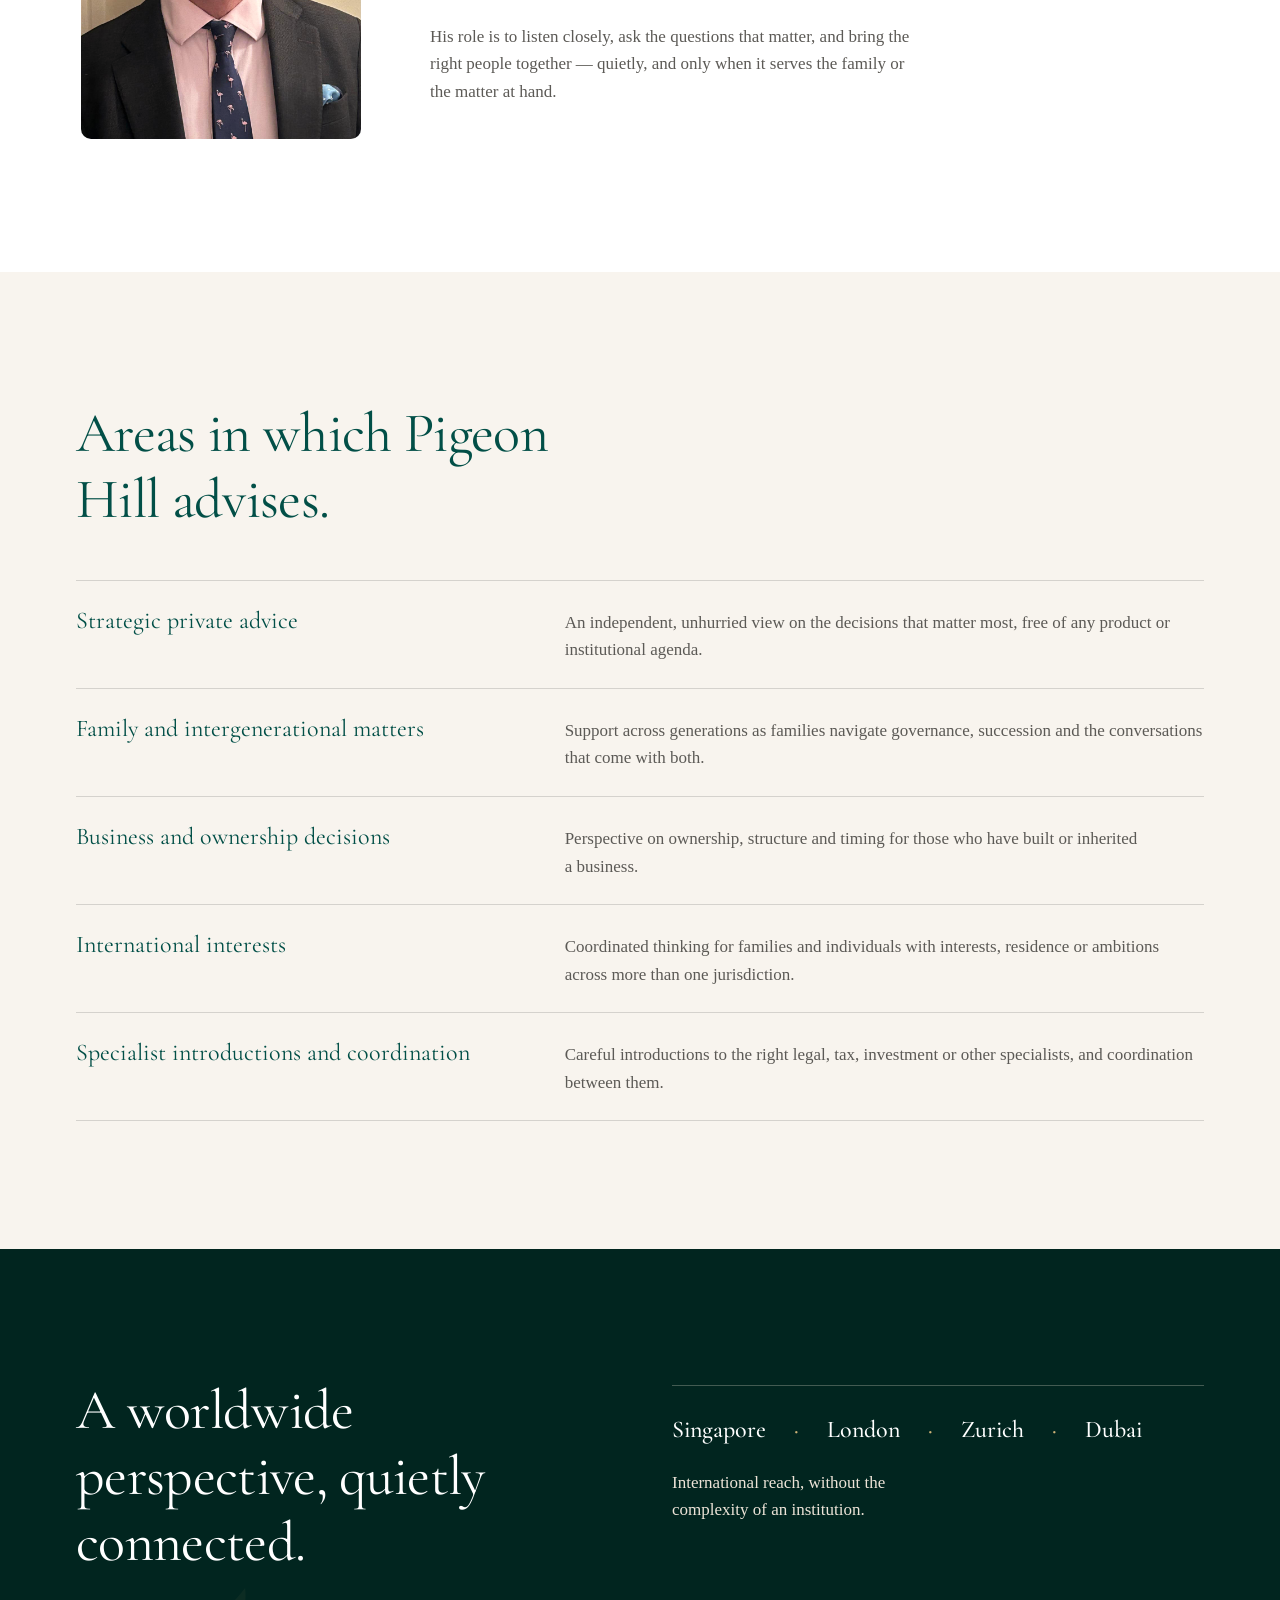
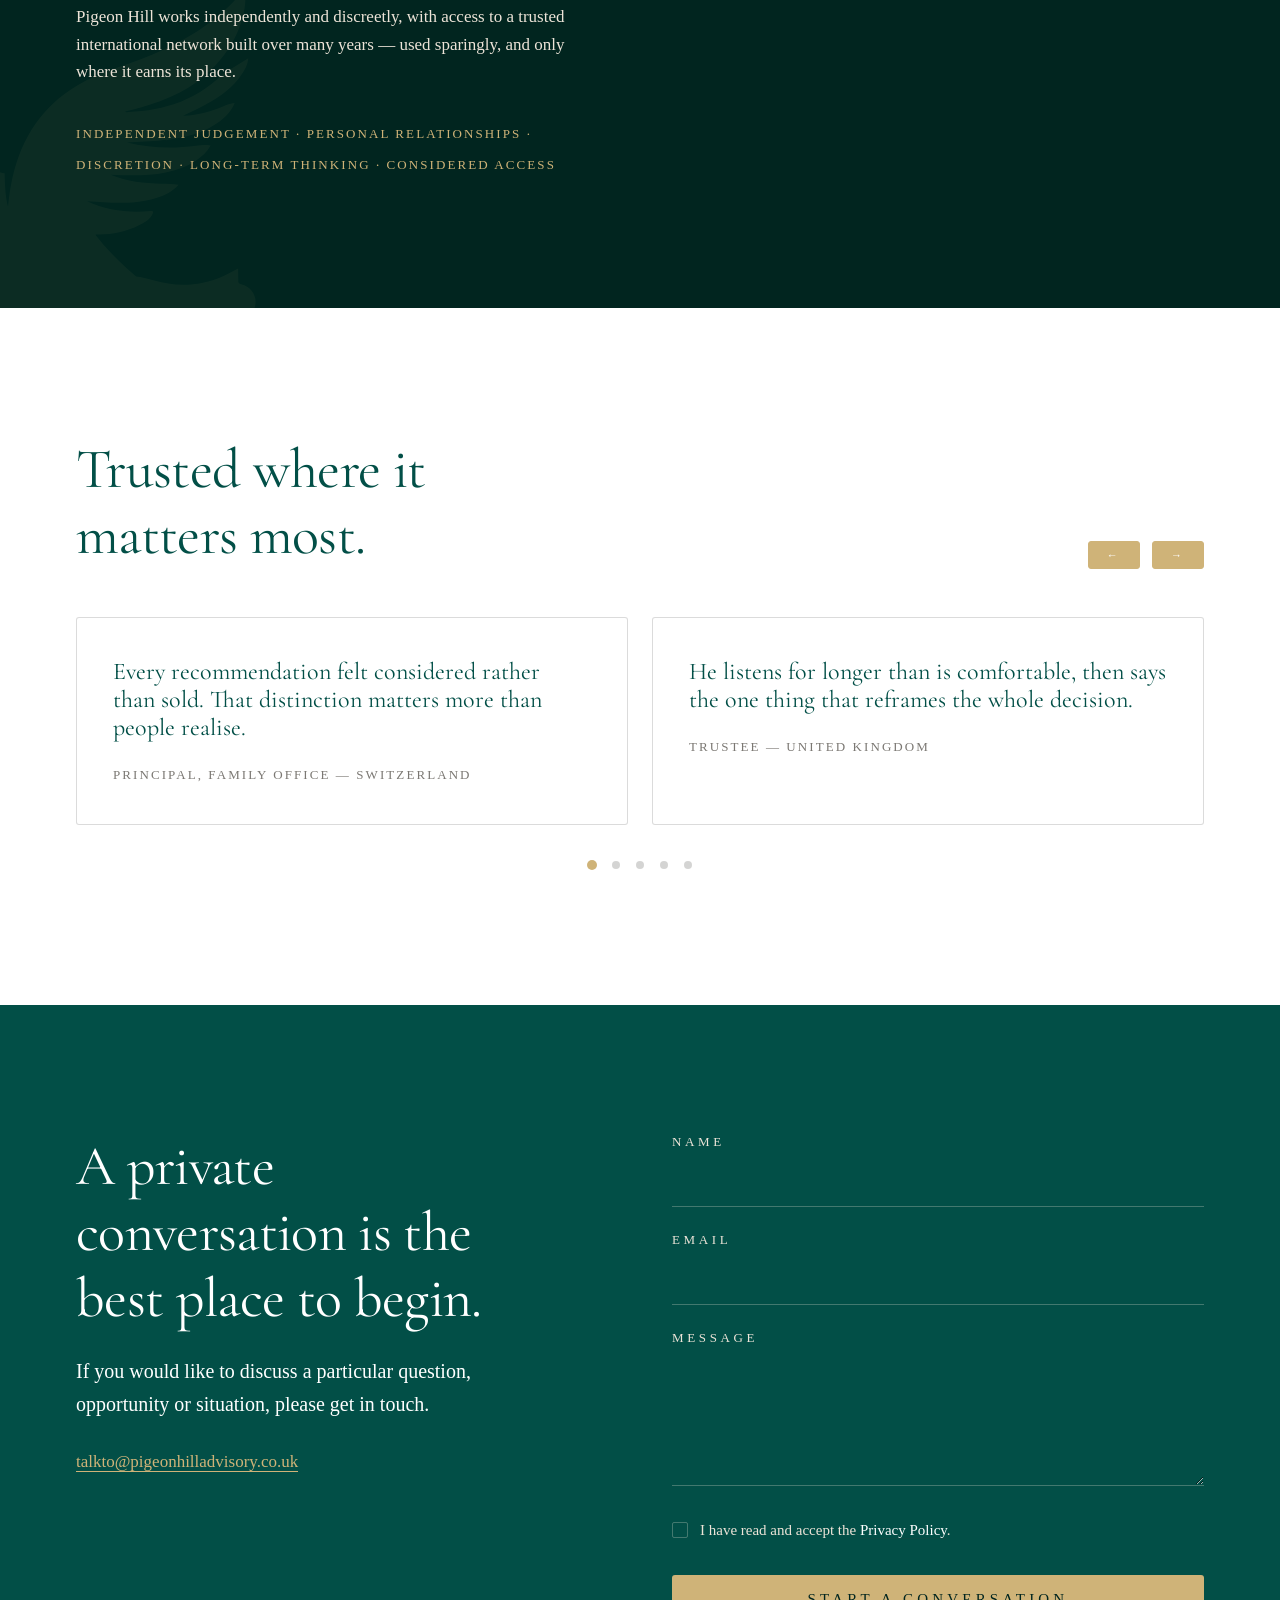
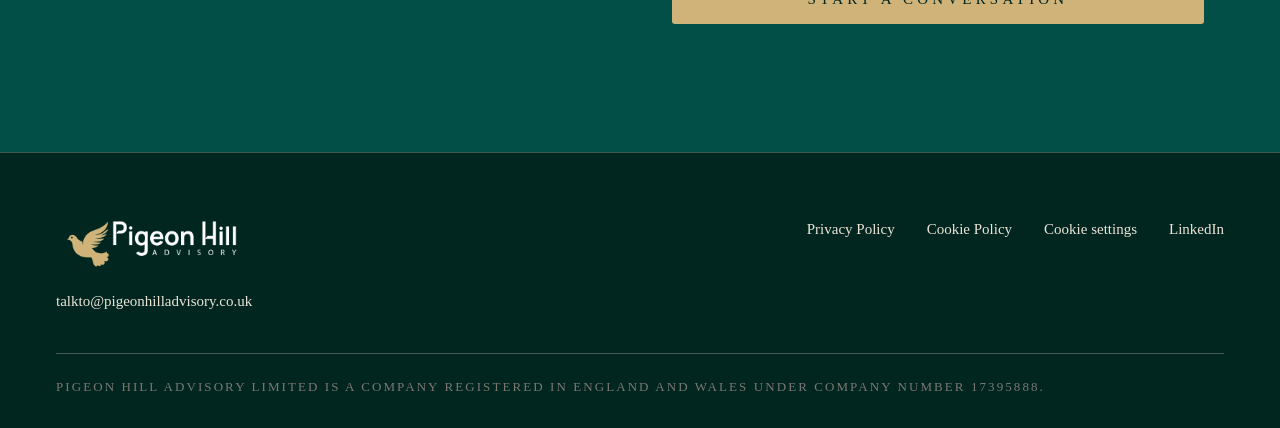
==== commit b9660506: "Sync front-end with the live site as served Replaces index.html, the legal pages, CSS and JS with th" ====
--- a/index.html
+++ b/index.html
@@ -5,12 +5,123 @@
 <meta name="viewport" content="width=device-width, initial-scale=1">
 <title>Pigeon Hill Advisory — Private advice. A wider perspective.</title>
 <meta name="description" content="Independent advice and trusted connections for individuals, families and family offices navigating complex decisions.">
-<link rel="icon" href="./assets/img/mark-dove-forest.svg">
-<link rel="preload" href="./assets/fonts/Newsreader-latin-wght.woff2" as="font" type="font/woff2" crossorigin>
-<link rel="preload" href="./assets/fonts/CormorantGaramond-Light.woff2" as="font" type="font/woff2" crossorigin>
+<meta name="keywords" content="private advisory, family office advice, wealth management, strategic advice, independent adviser, family governance, international wealth">
+<meta name="author" content="Michael Shelton-Agar">
+<meta name="robots" content="index, follow">
+<link rel="canonical" href="https://pigeonhilladvisory.co.uk/">
+<link rel="icon" href="./favicon.ico" sizes="any">
+<link rel="icon" href="./assets/img/mark-dove-gold.svg" type="image/svg+xml">
+
+<!-- OpenGraph Tags for Social Media Sharing -->
+<meta property="og:type" content="website">
+<meta property="og:url" content="https://pigeonhilladvisory.co.uk/">
+<meta property="og:title" content="Pigeon Hill Advisory — Private advice. A wider perspective.">
+<meta property="og:description" content="Independent advice and trusted connections for individuals, families and family offices navigating complex decisions.">
+<meta property="og:site_name" content="Pigeon Hill Advisory">
+<meta property="og:locale" content="en_GB">
+<!-- Must be an absolute URL: scrapers do not resolve relative paths, and WhatsApp will not
+     render SVG, so this is a JPG. Width/height let the card lay out before the image loads. -->
+<meta property="og:image" content="https://pigeonhilladvisory.co.uk/assets/img/og-share.jpg">
+<meta property="og:image:secure_url" content="https://pigeonhilladvisory.co.uk/assets/img/og-share.jpg">
+<meta property="og:image:type" content="image/jpeg">
+<meta property="og:image:width" content="1200">
+<meta property="og:image:height" content="630">
+<meta property="og:image:alt" content="Pigeon Hill Advisory — Private advice. A wider perspective.">
+
+<!-- Twitter Card Tags -->
+<meta name="twitter:card" content="summary_large_image">
+<meta name="twitter:title" content="Pigeon Hill Advisory — Private advice. A wider perspective.">
+<meta name="twitter:description" content="Independent advice and trusted connections for individuals, families and family offices navigating complex decisions.">
+<meta name="twitter:image" content="https://pigeonhilladvisory.co.uk/assets/img/og-share.jpg">
+<meta name="twitter:image:alt" content="Pigeon Hill Advisory — Private advice. A wider perspective.">
+
+<!-- Schema.org Structured Data (JSON-LD) for Search Engines and AI -->
+<script type="application/ld+json">
+{
+  "@context": "https://schema.org",
+  "@type": "LocalBusiness",
+  "name": "Pigeon Hill Advisory",
+  "description": "Independent advice and trusted connections for individuals, families and family offices navigating complex decisions.",
+  "url": "https://pigeonhilladvisory.co.uk/",
+  "email": "talkto@pigeonhilladvisory.co.uk",
+  "founder": {
+    "@type": "Person",
+    "name": "Michael Shelton-Agar",
+    "description": "Founder of Pigeon Hill Advisory with over 20 years of experience in the family office sector",
+    "sameAs": "https://www.linkedin.com/in/michael-shelton-agar-573106a/"
+  },
+  "areaServed": [
+    {
+      "@type": "City",
+      "name": "Singapore"
+    },
+    {
+      "@type": "City",
+      "name": "London"
+    },
+    {
+      "@type": "City",
+      "name": "Zurich"
+    },
+    {
+      "@type": "City",
+      "name": "Dubai"
+    }
+  ],
+  "knowsAbout": [
+    "Strategic private advice",
+    "Family governance",
+    "Intergenerational wealth management",
+    "Business succession",
+    "Ownership decisions",
+    "International wealth coordination",
+    "Specialist introductions"
+  ],
+  "contactPoint": {
+    "@type": "ContactPoint",
+    "contactType": "General Enquiries",
+    "email": "talkto@pigeonhilladvisory.co.uk",
+    "availableLanguage": ["en"]
+  },
+  "priceRange": "$$$"
+}
+</script>
+
+<!-- Additional Schema for Organization -->
+<script type="application/ld+json">
+{
+  "@context": "https://schema.org",
+  "@type": "Organization",
+  "name": "Pigeon Hill Advisory",
+  "url": "https://pigeonhilladvisory.co.uk/",
+  "email": "talkto@pigeonhilladvisory.co.uk",
+  "description": "Independent private advisory firm for individuals, families and family offices",
+  "founders": [
+    {
+      "@type": "Person",
+      "name": "Michael Shelton-Agar"
+    }
+  ],
+  "serviceArea": ["SG", "GB", "CH", "AE"],
+  "sameAs": [
+    "https://www.linkedin.com/in/michael-shelton-agar-573106a/"
+  ]
+}
+</script>
+<link rel="preload" as="image" href="./assets/img/logo-PGA-black-on-white.png">
 <link rel="stylesheet" href="./assets/css/tokens.css">
 <link rel="stylesheet" href="./assets/css/base.css">
 <link rel="stylesheet" href="./assets/css/style.css">
+<!-- Google tag (gtag.js). Loads on every visit so Google can detect it; Consent Mode
+     keeps analytics cookies off until the visitor accepts them in the cookie banner. -->
+<script>
+  window.dataLayer = window.dataLayer || [];
+  function gtag(){dataLayer.push(arguments);}
+  gtag('consent', 'default', { ad_storage: 'denied', analytics_storage: 'denied' });
+  gtag('js', new Date());
+  gtag('config', 'G-QL5EXM8TCN');
+</script>
+<script async src="https://www.googletagmanager.com/gtag/js?id=G-QL5EXM8TCN"></script>
 </head>
 <body>
 
@@ -22,7 +133,7 @@
       <img data-nav-logo
            src="./assets/img/logo-horizontal-reversed.png"
            data-src-reversed="./assets/img/logo-horizontal-reversed.png"
-           data-src-gold="./assets/img/logo-horizontal-gold-bird.svg"
+           data-src-gold="./assets/img/logo-PGA-black-on-white.png"
            alt="Pigeon Hill Advisory">
     </a>
 
@@ -40,7 +151,7 @@
 
 <div class="mobile-menu" role="dialog" aria-modal="true" aria-label="Site navigation" data-mobile-menu hidden>
   <div class="mobile-menu__top">
-    <img src="./assets/img/logo-horizontal-reversed.png" alt="Pigeon Hill Advisory" style="height:36px;width:auto">
+    <img src="./assets/img/logo-horizontal-reversed.png" alt="Pigeon Hill Advisory">
     <button type="button" class="btn btn--text" data-menu-close>Close</button>
   </div>
   <div class="mobile-menu__links">
@@ -55,7 +166,7 @@
 <main id="main-content">
 
   <section id="hero" class="section section--forest hero">
-    <img src="./assets/img/mark-dove-cream.svg" alt="" aria-hidden="true" class="section__watermark section__watermark--tr">
+    <img src="./assets/img/mark-dove-cream.svg" alt="" aria-hidden="true" class="section__watermark section__watermark--tr" data-parallax>
     <div class="container">
       <div class="hero__grid">
         <div class="hero__headline reveal">
@@ -66,7 +177,7 @@
         </div>
         <div class="hero__aside reveal reveal--d1">
           <p class="hero__lead">Independent advice and trusted connections for individuals, families and family offices navigating complex decisions.</p>
-          <a href="#contact" class="btn btn--solid btn--lg btn--dark">Start a conversation</a>
+          <a href="#contact" class="btn btn--lg btn--hero">Start a conversation</a>
         </div>
       </div>
     </div>
@@ -88,11 +199,12 @@
 
       <div class="row" style="align-items:flex-start">
         <div class="about-portrait-wrap reveal">
-          <img class="about-portrait" src="./assets/img/portrait-michael-1.jpg" alt="Michael Shelton-Agar, founder of Pigeon Hill Advisory">
+          <img class="about-portrait" src="./assets/img/portrait-michael-2.jpg" alt="Michael Shelton-Agar, founder of Pigeon Hill Advisory">
         </div>
         <div class="about-bio reveal reveal--d2" style="padding-top:4px">
           <h2>Introducing Michael Shelton-Agar</h2>
           <p>Michael founded Pigeon Hill Advisory to offer the kind of counsel he valued most in his own career: independent, direct and unhurried.</p>
+          <p>He brings over 20 years of experience in the family office sector, where trust, discretion and an understanding of each family's priorities are central to the work.</p>
           <p>His role is to listen closely, ask the questions that matter, and bring the right people together — quietly, and only when it serves the family or the matter at hand.</p>
         </div>
       </div>
@@ -102,9 +214,9 @@
   <section id="expertise" class="section section--bone">
     <div class="container">
       <div class="reveal">
-        <h2 class="h-display h-display--areas">Areas in which Pigeon Hill advises.</h2>
-      </div>
-      <dl class="deflist">
+        <h2 style="font:var(--type-display-3);color:var(--text-display);margin:0 0 48px;max-width:18ch">Areas in which Pigeon Hill advises.</h2>
+      </div>
+      <dl class="deflist reveal">
         <div class="deflist__row">
           <dt class="deflist__term">Strategic private advice</dt>
           <dd class="deflist__desc">An independent, unhurried view on the decisions that matter most, free of any product or institutional agenda.</dd>
@@ -134,9 +246,8 @@
     <div class="container">
       <div class="row">
         <div class="reveal">
-          <div class="approach-eyebrow">Approach</div>
-          <h2 class="h-display h-display--on-inverse h-display--approach">A worldwide perspective, quietly connected.</h2>
-          <p class="lead-on-inverse">Pigeon Hill works independently and discreetly, with access to a trusted international network built over many years — used sparingly, and only where it earns its place.</p>
+          <h2 style="font:var(--type-display-3);color:#fff;margin:0 0 28px;max-width:16ch">A worldwide perspective, quietly connected.</h2>
+          <p style="font:var(--type-body);color:var(--text-on-inverse);max-width:var(--measure-prose);margin:0 0 20px">Pigeon Hill works independently and discreetly, with access to a trusted international network built over many years — used sparingly, and only where it earns its place.</p>
           <p class="approach-keywords">Independent judgement &middot; Personal relationships &middot; Discretion &middot; Long-term thinking &middot; Considered access</p>
         </div>
         <div class="reveal reveal--d2" style="padding-top:8px">
@@ -149,10 +260,8 @@
               <span class="approach-cities__city">Zurich</span>
               <span class="approach-cities__dot">&middot;</span>
               <span class="approach-cities__city">Dubai</span>
-              <span class="approach-cities__dot">&middot;</span>
-              <span class="approach-cities__city">New York</span>
             </div>
-            <p class="approach-cities__note">International reach, without the complexity of an institution.</p>
+            <p class="approach-cities__note" style="font:var(--type-body)">International reach, without the complexity of an institution.</p>
           </div>
         </div>
       </div>
@@ -162,7 +271,7 @@
   <section id="perspectives" class="section section--paper">
     <div class="container">
       <div class="perspectives-head reveal">
-        <h2 class="h-display h-display--proof">Trusted where it matters most.</h2>
+        <h2 style="font:var(--type-display-3);color:var(--text-display);margin:0;max-width:16ch">Trusted where it matters most.</h2>
         <div class="perspectives-controls">
           <button type="button" class="btn btn--solid btn--sm carousel-arrow" data-carousel-prev aria-label="Previous perspective"><span>&larr;</span></button>
           <button type="button" class="btn btn--solid btn--sm carousel-arrow" data-carousel-next aria-label="Next perspective"><span>&rarr;</span></button>
@@ -170,7 +279,6 @@
       </div>
 
       <div class="carousel" data-carousel tabindex="0" role="region" aria-label="Client perspectives, use left and right arrow keys to navigate">
-        <!-- Placeholder testimonial wording pending approved client quotations. Anonymous by design: no names, companies, locations or images. -->
         <div class="carousel__card">
           <blockquote class="carousel__quote">Every recommendation felt considered rather than sold. That distinction matters more than people realise.</blockquote>
           <div class="carousel__attribution">Principal, family office — Switzerland</div>
@@ -193,7 +301,7 @@
         </div>
       </div>
 
-      <div class="carousel-dots" role="tablist" aria-label="Choose perspective">
+      <div class="carousel-dots" role="group" aria-label="Choose perspective">
         <button type="button" data-carousel-dot aria-label="Show perspective 1"></button>
         <button type="button" data-carousel-dot aria-label="Show perspective 2"></button>
         <button type="button" data-carousel-dot aria-label="Show perspective 3"></button>
@@ -207,9 +315,9 @@
     <div class="container">
       <div class="row">
         <div class="reveal">
-          <h2 class="h-display h-display--on-inverse h-display--contact">A private conversation is the best place to begin.</h2>
-          <p class="lead-contact">If you would like to discuss a particular question, opportunity or situation, please get in touch.</p>
-          <a href="mailto:talkto@pigeonhilladvisory.co.uk" class="mail-link">talkto@pigeonhilladvisory.co.uk</a>
+          <h2 style="font:var(--type-display-3);color:#fff;margin:0 0 24px;max-width:16ch">A private conversation is the best place to begin.</h2>
+          <p style="font:var(--type-body-lg);color:var(--text-on-inverse-strong);max-width:var(--measure-narrow);margin:0 0 28px">If you would like to discuss a particular question, opportunity or situation, please get in touch.</p>
+          <a href="mailto:talkto@pigeonhilladvisory.co.uk" style="font:var(--type-body);color:var(--gold-500);text-decoration:none;border-bottom:1px solid var(--gold-500)">talkto@pigeonhilladvisory.co.uk</a>
         </div>
 
         <div class="reveal reveal--d1">
@@ -218,7 +326,7 @@
             <p>Your message has been received. Michael will be in touch directly.</p>
           </div>
 
-          <form class="contact-form" data-contact-form novalidate>
+          <form class="contact-form" data-contact-form novalidate action="https://usebasin.com/f/d5da3bb803e0" method="post">
             <div class="field">
               <label class="field__label field__label--dark" for="ph-name">Name</label>
               <input class="field__control field__control--dark" type="text" id="ph-name" name="name" autocomplete="name">
@@ -234,7 +342,7 @@
             <label class="checkbox checkbox--dark" for="ph-consent">
               <input type="checkbox" id="ph-consent" name="consent">
               <span class="checkbox__box" aria-hidden="true"><span class="checkbox__tick"></span></span>
-              <span class="checkbox__label">I have read and accept the privacy notice.</span>
+              <span class="checkbox__label">I have read and accept the <a href="./privacy-policy.html" style="color:white">Privacy Policy</a>.</span>
             </label>
             <div class="form-error" data-form-error hidden></div>
             <button type="submit" class="btn btn--solid btn--lg btn--dark" style="margin-top:8px">Start a conversation</button>
@@ -250,7 +358,7 @@
   <div class="site-footer__inner">
     <div class="site-footer__top">
       <div class="site-footer__brand">
-        <img src="./assets/img/logo-horizontal-reversed.png" alt="Pigeon Hill Advisory">
+        <a href="#top" aria-label="Back to top"><img src="./assets/img/logo-horizontal-reversed.png" alt="Pigeon Hill Advisory"></a>
         <a href="mailto:talkto@pigeonhilladvisory.co.uk">talkto@pigeonhilladvisory.co.uk</a>
       </div>
       <div class="site-footer__links">
@@ -260,7 +368,7 @@
         <a href="https://www.linkedin.com/in/michael-shelton-agar-573106a/" target="_blank" rel="noopener noreferrer">LinkedIn</a>
       </div>
     </div>
-    <div class="site-footer__copy">Pigeon Hill Advisory 2026</div>
+    <div class="site-footer__copy">Pigeon Hill Advisory Limited is a company registered in England and Wales under company number 17395888.</div>
   </div>
 </footer>
 
--- a/assets/css/tokens.css
+++ b/assets/css/tokens.css
@@ -1,9 +1,6 @@
-/* Display: Cormorant Garamond, only the three weights the site uses. Subset to Latin, woff2. */
-@font-face{font-family:"Cormorant Garamond";src:url("../fonts/CormorantGaramond-Light.woff2") format("woff2");font-weight:300;font-style:normal;font-display:swap}
-@font-face{font-family:"Cormorant Garamond";src:url("../fonts/CormorantGaramond-Regular.woff2") format("woff2");font-weight:400;font-style:normal;font-display:swap}
-@font-face{font-family:"Cormorant Garamond";src:url("../fonts/CormorantGaramond-Medium.woff2") format("woff2");font-weight:500;font-style:normal;font-display:swap}
-/* Text and UI: Newsreader, one variable file (weight 200-800), Latin subset. SIL OFL, see Newsreader-OFL.txt. */
-@font-face{font-family:"Newsreader";src:url("../fonts/Newsreader-latin-wght.woff2") format("woff2");font-weight:200 800;font-style:normal;font-display:swap}
+@font-face{font-family:"Cormorant Garamond";src:url("../fonts/CormorantGaramond-Light.woff2") format("woff2"),url("../fonts/CormorantGaramond-Light.ttf") format("truetype");font-weight:300;font-style:normal;font-display:swap}
+@font-face{font-family:"Cormorant Garamond";src:url("../fonts/CormorantGaramond-Regular.woff2") format("woff2"),url("../fonts/CormorantGaramond-Regular.ttf") format("truetype");font-weight:400;font-style:normal;font-display:swap}
+@font-face{font-family:"Cormorant Garamond";src:url("../fonts/CormorantGaramond-Medium.woff2") format("woff2"),url("../fonts/CormorantGaramond-Medium.ttf") format("truetype");font-weight:500;font-style:normal;font-display:swap}
 
 :root{
 /* ---- Brand core ---- */
@@ -33,7 +30,7 @@
 --ink-900:#26251f;
 --ink-800:#3a3937;
 --ink-600:#5c5a56;
---ink-500:#6a6761;
+--ink-500:#7b7873;
 --ink-400:#9d9a93;
 --ink-300:#c2beb6;
 
@@ -61,7 +58,6 @@
 --text-body:var(--ink-800);
 --text-secondary:var(--ink-600);
 --text-muted:var(--ink-500);
---text-muted-on-inverse:var(--ink-300);
 --text-on-inverse:var(--bone-400);
 --text-on-inverse-strong:#ffffff;
 --text-on-accent:var(--forest-900);
@@ -93,8 +89,8 @@
 
 /* ---- Type families ---- */
 --font-display:"Cormorant Garamond","Cormorant",Garamond,"Times New Roman",serif;
---font-body:"Newsreader",Georgia,"Times New Roman",serif;
---font-ui:"Newsreader",Georgia,"Times New Roman",serif;
+--font-body:"Times New Roman",Georgia,serif;
+--font-ui:"Times New Roman",Times,serif;
 --font-mono:"Courier New",Courier,monospace;
 
 /* ---- Weights ---- */
@@ -105,36 +101,32 @@
 --weight-bold:700;
 
 /* ---- Display scale ---- */
---size-display-1:6rem;
---size-display-2:4.75rem;
---size-display-3:clamp(2.125rem,1.25rem + 3.2vw,3.5rem);
---size-heading-1:clamp(1.875rem,1.4rem + 1.6vw,2.5rem);
---size-heading-2:clamp(1.625rem,1.3rem + 1vw,1.875rem);
---size-heading-3:1.5rem;
+--size-display-1:104px;
+--size-display-2:76px;
+--size-display-3:56px;
+--size-heading-1:40px;
+--size-heading-2:30px;
+--size-heading-3:24px;
 
 /* ---- Body scale ---- */
---size-body-lg:1.3125rem;
---size-body:1.125rem;
---size-body-sm:1rem;
---size-caption:0.8125rem;
---size-eyebrow:0.75rem;
+--size-body-lg:20px;
+--size-body:17px;
+--size-body-sm:15px;
+--size-caption:13px;
+--size-eyebrow:12px;
 
 /* ---- Line heights ---- */
 --leading-display:1.06;
 --leading-heading:1.18;
---leading-body:1.6;
+--leading-body:1.62;
 --leading-tight:1.35;
 
 /* ---- Tracking ---- */
 --tracking-display:-0.012em;
 --tracking-heading:0em;
---tracking-body:0.003em;
---tracking-eyebrow:0.2em;
+--tracking-body:0.004em;
+--tracking-eyebrow:0.28em;
 --tracking-wordmark:0.42em;
---tracking-label:0.14em;
---tracking-on-inverse:0.012em;
---weight-on-inverse:430;
---leading-on-inverse:1.7;
 
 /* ---- Composite type roles ---- */
 --type-display-1:var(--weight-light) var(--size-display-1)/var(--leading-display) var(--font-display);
@@ -146,7 +138,7 @@
 --type-body-lg:var(--weight-regular) var(--size-body-lg)/var(--leading-body) var(--font-body);
 --type-body:var(--weight-regular) var(--size-body)/var(--leading-body) var(--font-body);
 --type-body-sm:var(--weight-regular) var(--size-body-sm)/var(--leading-body) var(--font-body);
---type-caption:var(--weight-medium) var(--size-caption)/var(--leading-tight) var(--font-body);
+--type-caption:var(--weight-regular) var(--size-caption)/var(--leading-tight) var(--font-body);
 
 /* ---- Spacing ---- */
 --space-0:0px;
@@ -196,18 +188,13 @@
 /* ---- Motion ---- */
 --ease-quiet:cubic-bezier(.22,.61,.36,1);
 --ease-in-out:cubic-bezier(.4,0,.2,1);
+--ease-exit:cubic-bezier(.4,0,1,1);
 --duration-fast:160ms;
 --duration-base:280ms;
 --duration-slow:520ms;
---duration-reveal:900ms;
+--duration-reveal:1.5s;
+--duration-fade:1s;
 --transition-quiet:all var(--duration-base) var(--ease-quiet);
---reveal-distance:14px;
+--reveal-distance:28px;
+--stagger-step:300ms;
 }
-
-@media (prefers-reduced-motion:reduce){:root{
---duration-fast:0ms;
---duration-base:0ms;
---duration-slow:0ms;
---duration-reveal:0ms;
---reveal-distance:0px;
-}}
--- a/assets/css/base.css
+++ b/assets/css/base.css
@@ -1,12 +1,11 @@
 *,*::before,*::after{box-sizing:border-box}
 html{-webkit-font-smoothing:antialiased;-moz-osx-font-smoothing:grayscale;scroll-behavior:smooth}
-@media (prefers-reduced-motion: reduce){ html{scroll-behavior:auto} }
+/* The nav is fixed at 88px, so an anchor target landing at y=0 sits underneath it. */
+section[id]{scroll-margin-top:112px}
 body{margin:0;background:var(--surface-page);color:var(--text-body);font:var(--type-body);text-wrap:pretty;font-family:var(--font-body)}
-h1,h2,h3,h4{margin:0;font-family:var(--font-display);font-weight:var(--weight-light);color:var(--text-display);letter-spacing:var(--tracking-display);text-wrap:balance}
+h1,h2,h3,h4{margin:0;font-family:var(--font-display);font-weight:var(--weight-light);color:var(--text-display);letter-spacing:var(--tracking-display)}
 p{margin:0 0 1em}
 img{max-width:100%;display:block}
-input,textarea,button{font-family:inherit}
-input,textarea{caret-color:var(--gold-600)}
 a{color:var(--text-link);text-decoration:none;border-bottom:1px solid var(--rule-hairline);transition:color var(--duration-fast) var(--ease-quiet),border-color var(--duration-fast) var(--ease-quiet)}
 a:hover{color:var(--text-link-hover);border-bottom-color:var(--rule-accent)}
 ::selection{background:var(--gold-200);color:var(--ink-900)}
@@ -14,5 +13,5 @@
 .ph-eyebrow{font:var(--type-caption);text-transform:uppercase;letter-spacing:var(--tracking-eyebrow);color:var(--text-muted)}
 .ph-rule{border:0;border-top:1px solid var(--rule-hairline);margin:0}
 
-.skip-link{position:absolute;left:-9999px;top:0;padding:14px 22px;background:var(--ph-bone);color:var(--ph-ink);z-index:2000;font:var(--type-caption);text-transform:uppercase;letter-spacing:var(--tracking-label);border:0}
+.skip-link{position:absolute;left:-9999px;top:0;padding:14px 22px;background:var(--ph-bone);color:var(--ph-ink);z-index:2000;font:var(--type-caption);text-transform:uppercase;letter-spacing:0.16em;border:0}
 .skip-link:focus-visible{left:16px;top:16px}
--- a/assets/css/style.css
+++ b/assets/css/style.css
@@ -12,119 +12,161 @@
 .section__watermark{position:absolute;height:460px;opacity:.05;pointer-events:none}
 .section__watermark--tr{right:-120px;top:-90px}
 .section__watermark--bl{left:-140px;bottom:-100px;height:420px}
+/* --parallax-y is driven from JS; the -50% keeps it centred regardless. */
+.hero .section__watermark--tr{height:920px;top:50%;right:-260px;transform:translateY(-50%) translateY(var(--parallax-y,0px));will-change:transform}
 
 .row{display:flex;flex-wrap:wrap;gap:64px}
 .row > *{flex:1 1 380px;min-width:0}
 
-.reveal{opacity:0;transform:translateY(var(--reveal-distance,18px));transition:opacity var(--duration-reveal) var(--ease-quiet),transform var(--duration-reveal) var(--ease-quiet)}
+.reveal{opacity:0;transform:translateY(var(--reveal-distance));transition:opacity var(--duration-reveal) var(--ease-quiet),transform var(--duration-reveal) var(--ease-quiet)}
 .reveal.is-visible{opacity:1;transform:none}
-.reveal--d1{transition-delay:120ms}
-.reveal--d2{transition-delay:240ms}
-.reveal--d3{transition-delay:360ms}
-@media (prefers-reduced-motion:reduce){
-  .reveal{opacity:1;transform:none;transition:none}
-}
+.reveal--d1{transition-delay:var(--stagger-step)}
+.reveal--d2{transition-delay:calc(var(--stagger-step) * 2)}
+.reveal--d3{transition-delay:calc(var(--stagger-step) * 3)}
 
 /* ================= Buttons ================= */
-.btn{display:inline-flex;align-items:center;justify-content:center;font-family:var(--font-ui);font-size:var(--size-caption);font-weight:var(--weight-medium);text-transform:uppercase;letter-spacing:var(--tracking-label);border-radius:var(--radius-sm);cursor:pointer;text-decoration:none;transition:color var(--duration-fast) var(--ease-quiet),background-color var(--duration-fast) var(--ease-quiet),border-color var(--duration-fast) var(--ease-quiet);white-space:nowrap;background:transparent;border:1px solid transparent}
-.btn--sm{padding:9px 18px;font-size:var(--size-eyebrow)}
+.btn{display:inline-flex;align-items:center;justify-content:center;font-family:var(--font-body);font-size:var(--size-caption);text-transform:uppercase;letter-spacing:var(--tracking-eyebrow);border-radius:var(--radius-sm);cursor:pointer;text-decoration:none;transition:color var(--duration-fast) var(--ease-quiet),background-color var(--duration-fast) var(--ease-quiet),border-color var(--duration-fast) var(--ease-quiet),transform var(--duration-fast) var(--ease-quiet);white-space:nowrap;background:transparent;border:1px solid transparent}
+.btn--sm{padding:7px 18px;font-size:11px}
 .btn--md{padding:11px 26px}
 .btn--lg{padding:15px 38px;font-size:var(--size-body-sm)}
 .btn:disabled{opacity:.42;pointer-events:none}
 .btn--full{width:100%}
+/* Touch has no hover, so the press state is the only acknowledgement a tap ever gets. */
+.btn:active{transform:translateY(1px)}
 
 .btn--solid{background:var(--forest-700);color:var(--text-on-inverse-strong)}
-.btn--solid:hover{background:var(--forest-800)}
 .btn--solid.btn--dark{background:var(--gold-500);color:var(--text-on-accent)}
-.btn--solid.btn--dark:hover{background:var(--gold-400)}
 
 .btn--outline{color:var(--text-body);border-color:var(--rule-strong)}
-.btn--outline:hover{color:var(--text-accent);border-color:var(--rule-accent)}
 .btn--outline.btn--dark{color:var(--text-on-inverse);border-color:var(--rule-on-inverse)}
-.btn--outline.btn--dark:hover{color:var(--gold-500);border-color:var(--gold-500)}
-
-.btn--text{color:var(--text-body);padding:4px 0}
+
+.btn--text{color:var(--text-body);padding:4px 0;letter-spacing:var(--tracking-eyebrow)}
 .btn--text.btn--dark{color:var(--text-on-inverse)}
-.btn--text:hover{color:var(--text-link-hover)}
-
-.carousel-arrow{background:var(--gold-500);border-color:var(--gold-500);color:#fff;transition:background-color var(--duration-base) var(--ease-quiet),border-color var(--duration-base) var(--ease-quiet)}
-.carousel-arrow:hover,.carousel-arrow:focus-visible{background:var(--forest-700);border-color:var(--forest-700)}
+
+.btn--hero{background:transparent;color:var(--text-on-inverse-strong);border:2px solid var(--gold-500);border-radius:5px;transition-duration:var(--duration-fade),var(--duration-fade),var(--duration-fade),var(--duration-fast)}
+
+.carousel-arrow{background:var(--gold-500);border-color:var(--gold-500);color:#fff}
+.carousel-arrow:focus-visible{background:var(--forest-700);border-color:var(--forest-700)}
 .carousel-arrow span{color:#fff}
+
+@media (hover:hover){
+  .btn--solid:hover{background:var(--forest-800)}
+  .btn--solid.btn--dark:hover{background:var(--gold-400)}
+  .btn--outline:hover{color:var(--text-accent);border-color:var(--rule-accent)}
+  .btn--outline.btn--dark:hover{color:var(--gold-500);border-color:var(--gold-500)}
+  .btn--text:hover{color:var(--text-link-hover)}
+  .carousel-arrow:hover{background:var(--forest-700);border-color:var(--forest-700)}
+  .btn--hero:hover{background:var(--gold-500);color:var(--text-on-accent);border-color:var(--gold-500)}
+}
 
 /* ================= Forms ================= */
 .field{display:block}
-.field__label{display:block;font:var(--type-caption);text-transform:uppercase;letter-spacing:var(--tracking-label);color:var(--text-muted);margin-bottom:var(--space-2)}
+.field__label{display:block;font:var(--type-caption);text-transform:uppercase;letter-spacing:var(--tracking-eyebrow);color:var(--text-muted);margin-bottom:var(--space-2);transition:color var(--duration-fast) var(--ease-quiet)}
 .field__label--dark{color:var(--text-on-inverse)}
-.field__control{width:100%;box-sizing:border-box;font:var(--type-body);color:var(--text-body);background:transparent;border:0;border-bottom:1px solid var(--border-field);border-radius:0;padding:10px 0;outline:none;transition:border-color var(--duration-fast) var(--ease-quiet);font-family:var(--font-body)}
+.field:focus-within .field__label{color:var(--text-accent)}
+.field:focus-within .field__label--dark{color:var(--gold-500)}
+.field__control{width:100%;box-sizing:border-box;font:var(--type-body);color:var(--text-body);background:transparent;border:0;border-bottom:1px solid var(--border-field);border-radius:0;padding:10px 0;outline:none;transition:border-color var(--duration-fast) var(--ease-quiet),box-shadow var(--duration-fast) var(--ease-quiet);font-family:var(--font-body)}
 .field__control--dark{color:var(--text-on-inverse-strong);border-bottom-color:var(--rule-on-inverse)}
-.field__control:focus{border-bottom-color:var(--border-field-focus)}
-.field__control--dark:focus{border-bottom-color:var(--gold-500)}
-.field__control.is-invalid{border-bottom-color:var(--status-critical)}
+/* box-shadow rather than border-width: doubles the rule's weight without reflowing the field. */
+.field__control:focus{border-bottom-color:var(--border-field-focus);box-shadow:0 1px 0 0 var(--border-field-focus)}
+.field__control--dark:focus{border-bottom-color:var(--gold-500);box-shadow:0 1px 0 0 var(--gold-500)}
+.field__control.is-invalid{border-bottom-color:var(--status-critical);box-shadow:0 1px 0 0 var(--status-critical)}
 textarea.field__control{resize:vertical;line-height:var(--leading-body)}
 
 .checkbox{display:flex;gap:var(--space-3);align-items:flex-start;cursor:pointer}
 .checkbox input{position:absolute;opacity:0;width:1px;height:1px}
-.checkbox__box{width:16px;height:16px;flex:0 0 16px;margin-top:4px;border:1px solid var(--border-field);background:transparent;border-radius:var(--radius-hairline);display:grid;place-items:center;transition:all var(--duration-fast) var(--ease-quiet)}
+.checkbox__box{width:16px;height:16px;flex:0 0 16px;margin-top:4px;border:1px solid var(--border-field);background:transparent;border-radius:var(--radius-hairline);display:grid;place-items:center;transition:border-color var(--duration-fast) var(--ease-quiet),background-color var(--duration-fast) var(--ease-quiet)}
 .checkbox--dark .checkbox__box{border-color:var(--rule-on-inverse)}
 .checkbox input:checked + .checkbox__box{border-color:var(--gold-500);background:var(--gold-500)}
-.checkbox__tick{width:8px;height:4px;border-left:1.5px solid var(--forest-900);border-bottom:1.5px solid var(--forest-900);transform:rotate(-45deg) translate(1px,-1px);opacity:0}
-.checkbox input:checked + .checkbox__box .checkbox__tick{opacity:1}
+.checkbox__tick{width:8px;height:4px;border-left:1.5px solid var(--forest-900);border-bottom:1.5px solid var(--forest-900);transform:rotate(-45deg) translate(1px,-1px) scale(.5);opacity:0;transition:opacity var(--duration-fast) var(--ease-quiet),transform var(--duration-fast) var(--ease-quiet)}
+.checkbox input:checked + .checkbox__box .checkbox__tick{opacity:1;transform:rotate(-45deg) translate(1px,-1px) scale(1)}
 .checkbox__label{font:var(--type-body-sm);color:var(--text-secondary)}
 .checkbox--dark .checkbox__label{color:var(--text-on-inverse)}
 .checkbox input:focus-visible + .checkbox__box{outline:2px solid var(--focus-ring);outline-offset:3px}
-
-.form-error{font:var(--type-body-sm);color:#f0b8b0}
+.checkbox__link{color:white;text-decoration:underline}
+.checkbox.is-invalid .checkbox__box{border-color:var(--status-critical)}
+
+.form-error{font:var(--type-caption);color:#e3b3ac}
 
 /* ================= Definition list (expertise) ================= */
 .deflist{margin:0;border-top:1px solid var(--rule-hairline)}
 .deflist__row{display:grid;grid-template-columns:1fr 1.4fr;gap:var(--space-6);padding:var(--space-5) 0;border-bottom:1px solid var(--rule-hairline);align-items:baseline}
+/* The list carries .reveal purely as the observer's trigger — the rows do the animating,
+   so the cascade fires once for the whole group. Staggering each row's own observer
+   instead would leave the lower rows sitting on screen waiting out their delay.
+   nth-child rather than numbered classes: adding or removing a row needs no markup
+   change, and the last rule caps the wait if the list ever grows. */
+.deflist.reveal{opacity:1;transform:none;transition:none}
+.deflist__row{opacity:0;transform:translateY(var(--reveal-distance));transition:opacity var(--duration-reveal) var(--ease-quiet),transform var(--duration-reveal) var(--ease-quiet)}
+.deflist.is-visible .deflist__row{opacity:1;transform:none}
+.deflist__row:nth-child(2){transition-delay:var(--stagger-step)}
+.deflist__row:nth-child(3){transition-delay:calc(var(--stagger-step) * 2)}
+.deflist__row:nth-child(4){transition-delay:calc(var(--stagger-step) * 3)}
+.deflist__row:nth-child(5){transition-delay:calc(var(--stagger-step) * 4)}
+.deflist__row:nth-child(n+6){transition-delay:calc(var(--stagger-step) * 5)}
 .deflist__term{font-family:var(--font-display);font-weight:var(--weight-regular);font-size:var(--size-heading-3);line-height:var(--leading-tight);color:var(--text-display);margin:0}
 .deflist__desc{margin:0;font:var(--type-body);color:var(--text-secondary)}
 @media (max-width:720px){.deflist__row{grid-template-columns:1fr;gap:var(--space-2)}}
 
 /* ================= Site header / nav ================= */
-.site-nav{position:fixed;top:0;left:0;right:0;z-index:1000;display:flex;justify-content:center;background:transparent;border-bottom:1px solid transparent;transition:background-color 420ms var(--ease-quiet),border-color 420ms var(--ease-quiet),opacity var(--duration-base) var(--ease-quiet)}
+.site-nav{position:fixed;top:0;left:0;right:0;z-index:1000;display:flex;justify-content:center;background:transparent;border-bottom:1px solid transparent;transition:background-color 420ms var(--ease-quiet),border-color 420ms var(--ease-quiet),opacity var(--duration-base) var(--ease-quiet),transform var(--duration-base) var(--ease-quiet)}
 .site-nav.is-scrolled{background:rgba(253,251,248,0.94);border-bottom-color:rgba(58,57,55,.14);backdrop-filter:blur(6px);-webkit-backdrop-filter:blur(6px)}
-.site-nav.is-hidden{opacity:0;pointer-events:none}
+/* Lifts away rather than dissolving in place, so the nav reads as leaving, not failing. */
+.site-nav.is-hidden{opacity:0;transform:translateY(-12px);pointer-events:none;transition-timing-function:var(--ease-exit)}
 .site-nav__inner{width:100%;max-width:var(--container-max);display:flex;align-items:center;justify-content:space-between;padding:0 56px;height:88px;box-sizing:border-box}
 @media (max-width:720px){.site-nav__inner{padding:0 24px}}
 .site-nav__logo{display:block;border:0;line-height:0}
-.site-nav__logo img{display:block;width:auto;height:59px;transition:height var(--duration-base) var(--ease-quiet),opacity var(--duration-base) var(--ease-quiet)}
-.site-nav.is-scrolled .site-nav__logo img{height:50px}
+.site-nav__logo img{display:block;width:auto;height:44px;transition:height var(--duration-base) var(--ease-quiet),opacity var(--duration-base) var(--ease-quiet)}
+.site-nav.is-scrolled .site-nav__logo img{height:38px}
 .site-nav__logo img.is-hidden-logo{position:absolute;opacity:0;pointer-events:none}
 
 .site-nav__links{display:flex;align-items:center;gap:40px}
-.site-nav__link{font:var(--type-body-sm);letter-spacing:0.01em;text-decoration:none;border-bottom:1px solid transparent;color:var(--text-on-inverse-strong)}
+.site-nav__link{position:relative;font:var(--type-body-sm);text-decoration:none;color:var(--text-on-inverse-strong);transition:color 0.5s ease;padding-bottom:2px}
+/* Two-layer underline: a high-contrast base line snaps in first, then gold sweeps
+   over it right-to-left, so the line reads clearly before the accent colour arrives. */
+.site-nav__link::before{content:'';position:absolute;bottom:0;left:0;right:0;height:1px;background-color:#fff;opacity:0;transition:opacity 0.2s ease}
+.site-nav__link::after{content:'';position:absolute;bottom:0;right:0;width:100%;height:1px;background-color:var(--gold-500);transform:scaleX(0);transform-origin:right;transition:transform 0.5s ease}
 .site-nav.is-scrolled .site-nav__link{color:var(--text-body)}
-.site-nav__link:hover{color:var(--gold-700);border-bottom-color:var(--gold-500)}
+.site-nav.is-scrolled .site-nav__link::before{background-color:#000}
 
 /* Nav buttons (Contact, Menu) sit on a transparent/forest ground until scrolled,
    then on a bone ground — recolour them the same way the plain nav links are. */
-.site-nav__inner .btn--outline{color:var(--text-on-inverse);border-color:var(--rule-on-inverse)}
-.site-nav__inner .btn--outline:hover{color:var(--gold-500);border-color:var(--gold-500)}
+.site-nav__inner .btn--outline{color:var(--text-on-inverse);border-color:var(--rule-on-inverse);transition-duration:var(--duration-fade),var(--duration-fade),var(--duration-fade),var(--duration-fast)}
 .site-nav.is-scrolled .site-nav__inner .btn--outline{color:var(--text-body);border-color:var(--rule-strong)}
-.site-nav.is-scrolled .site-nav__inner .btn--outline:hover{color:var(--text-accent);border-color:var(--rule-accent)}
 
 .site-nav__inner .btn--text{color:var(--text-on-inverse)}
 .site-nav.is-scrolled .site-nav__inner .btn--text{color:var(--text-body)}
-.site-nav__inner .btn--text:hover{color:var(--gold-500)}
-
-.site-nav__menu-btn{display:none}
+
+@media (hover:hover){
+  .site-nav__link:hover{color:#fff}
+  .site-nav__link:hover::before{opacity:1}
+  .site-nav__link:hover::after{transform:scaleX(1)}
+  .site-nav.is-scrolled .site-nav__link:hover{color:var(--gold-700)}
+  .site-nav__inner .btn--outline:hover{color:var(--gold-500);border-color:var(--gold-500)}
+  .site-nav.is-scrolled .site-nav__inner .btn--outline:hover{color:var(--text-accent);border-color:var(--rule-accent)}
+  .site-nav__inner .btn--text:hover{color:var(--gold-500)}
+}
+
+.site-nav__menu-btn{display:none;padding-left:.5rem;padding-right:.5rem}
 
 @media (max-width:899px){
   .site-nav__links{display:none}
   .site-nav__menu-btn{display:inline-flex}
 }
 
-.mobile-menu{position:fixed;inset:0;z-index:1200;background:var(--surface-inverse-deep);display:flex;flex-direction:column}
+.mobile-menu{position:fixed;inset:0;z-index:1200;background:rgba(1,37,31,.8);display:flex;flex-direction:column;opacity:0;transition:opacity var(--duration-fade) var(--ease-quiet)}
+.mobile-menu.is-open{opacity:1}
 .mobile-menu[hidden]{display:none}
 .mobile-menu__top{display:flex;align-items:center;justify-content:space-between;padding:0 24px;height:88px;flex:0 0 auto}
-.mobile-menu__top .btn--text{color:var(--text-on-inverse)}
-.mobile-menu__top .btn--text:hover{color:var(--gold-500)}
-.mobile-menu__top img{height:36px;width:auto}
-.mobile-menu__links{display:flex;flex-direction:column;gap:28px;padding:24px 24px 48px;overflow-y:auto}
+.mobile-menu__top .btn--text{color:var(--text-on-inverse);padding-left:.5rem;padding-right:.5rem}
+.mobile-menu__top img{height:44px;width:auto}
+/* Taking the space the header leaves lets the links sit on the middle of it. */
+.mobile-menu__links{flex:1 1 auto;display:flex;flex-direction:column;align-items:center;justify-content:center;text-align:center;gap:28px;padding:24px 24px 88px;overflow-y:auto}
 .mobile-menu__links a{font:var(--type-heading-3);color:var(--text-on-inverse-strong);text-decoration:none;border-bottom:0}
 .mobile-menu__links a.is-contact{color:var(--gold-500)}
+@media (hover:hover){
+  .mobile-menu__top .btn--text:hover{color:var(--gold-500)}
+}
 
 /* ================= Hero ================= */
 .hero{min-height:100vh;display:flex;align-items:center;justify-content:center;padding:0;overflow:hidden}
@@ -135,7 +177,7 @@
 
 .hero-lines{margin:0}
 .hero-lines__line{border-bottom:1px solid var(--rule-on-inverse);padding:2px 0 0.18em}
-.hero-lines__line span{display:inline-block;white-space:nowrap;font-family:var(--font-display);font-weight:var(--weight-light);font-size:clamp(2.125rem,5.6vw,5rem);line-height:var(--leading-display);letter-spacing:var(--tracking-display);color:var(--text-on-inverse-strong)}
+.hero-lines__line span{display:inline-block;white-space:nowrap;font-family:var(--font-display);font-weight:var(--weight-light);font-size:clamp(34px,5.6vw,80px);line-height:var(--leading-display);letter-spacing:var(--tracking-display);color:var(--text-on-inverse-strong)}
 .hero-lines__line--2{margin-left:clamp(18px,4.2vw,58px)}
 
 /* ================= About ================= */
@@ -143,12 +185,12 @@
 .about-body p{font:var(--type-body);color:var(--text-secondary);max-width:var(--measure-prose)}
 .about-portrait-wrap{flex:0 0 auto;padding:5px}
 .about-portrait{width:280px;max-width:100%;aspect-ratio:4/5;object-fit:cover;border-radius:10px;filter:saturate(.94) sepia(.06)}
-.about-bio h2{font:var(--type-heading-1);color:var(--text-display);margin:0 0 14px}
+.about-bio h2{font:var(--type-heading-2);font-size:40px;color:var(--text-display);margin:0 0 14px}
 .about-bio p{font:var(--type-body);color:var(--text-secondary);max-width:var(--measure-prose);margin:0 0 18px}
 
 /* ================= Approach ================= */
 .approach-eyebrow{font:var(--type-caption);text-transform:uppercase;letter-spacing:var(--tracking-eyebrow);color:var(--gold-500);margin-bottom:20px}
-.approach-keywords{font:var(--type-body-sm);letter-spacing:0.04em;color:var(--gold-500);margin:32px 0 0;line-height:2}
+.approach-keywords{font:var(--type-caption);text-transform:uppercase;letter-spacing:0.16em;color:var(--gold-500);margin:32px 0 0;line-height:2.4}
 .approach-cities{border-top:1px solid var(--rule-on-inverse);padding-top:28px}
 .approach-cities__row{display:flex;flex-wrap:wrap;gap:0 28px;row-gap:22px}
 .approach-cities__row span{font:var(--type-heading-3)}
@@ -160,20 +202,26 @@
 .perspectives-head{margin-bottom:48px;display:flex;flex-wrap:wrap;gap:24px;align-items:flex-end;justify-content:space-between}
 .perspectives-controls{display:flex;gap:12px}
 
-.carousel{display:flex;gap:24px;overflow-x:auto;scroll-snap-type:x mandatory;padding-bottom:8px;margin:0 -8px;scrollbar-width:none}
+/* scroll-behavior inherits, and the smooth value on html would re-animate every frame
+   of the scripted slide — a lagging chase that overshoots the card. */
+.carousel{display:flex;gap:24px;overflow-x:auto;scroll-behavior:auto;scroll-snap-type:x mandatory;padding-bottom:8px;scrollbar-width:none}
 .carousel::-webkit-scrollbar{display:none}
-.carousel__card{flex:0 0 78%;max-width:440px;scroll-snap-align:start;border:1px solid var(--rule-hairline);border-radius:var(--radius-sm);padding:40px 36px;background:var(--surface-card)}
+.carousel__card{flex:0 0 calc((100% - 24px) / 2);scroll-snap-align:start;border:1px solid var(--rule-hairline);border-radius:var(--radius-sm);padding:40px 36px;background:var(--surface-card)}
 .carousel__quote{margin:0 0 24px;font:var(--type-heading-3);font-weight:var(--weight-regular);color:var(--text-display);line-height:var(--leading-heading)}
-.carousel__attribution{font:var(--type-caption);text-transform:uppercase;letter-spacing:var(--tracking-label);color:var(--text-secondary)}
-
-.carousel-dots{display:flex;gap:10px;justify-content:center;margin-top:28px}
-.carousel-dots button{width:8px;height:8px;border-radius:50%;border:0;padding:0;cursor:pointer;background:rgba(58,57,55,.22);transition:background-color var(--duration-base) var(--ease-quiet)}
-.carousel-dots button.is-active{background:var(--gold-500)}
+.carousel__attribution{font:var(--type-caption);text-transform:uppercase;letter-spacing:0.16em;color:var(--text-muted)}
+
+/* 24px buttons carry an 8px dot: the target meets WCAG 2.5.8 without the dots growing. */
+.carousel-dots{display:flex;gap:0;justify-content:center;margin-top:20px}
+.carousel-dots button{width:24px;height:24px;border:0;padding:0;margin:0;cursor:pointer;background:transparent;border-radius:50%;display:grid;place-items:center}
+.carousel-dots button::before{content:"";width:8px;height:8px;border-radius:50%;background:rgba(58,57,55,.22);transition:background-color var(--duration-base) var(--ease-quiet),transform var(--duration-base) var(--ease-quiet)}
+.carousel-dots button.is-active::before{background:var(--gold-500);transform:scale(1.25)}
+.carousel-dots button:focus-visible{outline:2px solid var(--focus-ring);outline-offset:-2px}
+@media (hover:hover){
+  .carousel-dots button:hover::before{background:rgba(58,57,55,.45)}
+  .carousel-dots button.is-active:hover::before{background:var(--gold-500)}
+}
 
 /* ================= Contact ================= */
-.contact-confirm{border:1px solid var(--rule-on-inverse);border-radius:var(--radius-sm);padding:40px;background:rgba(237,228,216,0.04)}
-.contact-confirm p:first-child{font:var(--type-heading-3);color:var(--text-on-inverse-strong);margin:0 0 12px}
-.contact-confirm p:last-child{font:var(--type-body);color:var(--text-on-inverse);margin:0}
 .contact-form{display:flex;flex-direction:column;gap:24px}
 
 /* ================= Footer ================= */
@@ -184,10 +232,12 @@
 .site-footer__brand img{height:54px;width:auto;margin-bottom:18px}
 .site-footer__brand a{display:block;font:var(--type-body-sm);color:var(--text-on-inverse);text-decoration:none;border-bottom:0}
 .site-footer__links{display:flex;flex-wrap:wrap;gap:32px;align-items:flex-start;font:var(--type-body-sm)}
-.site-footer__links a,.site-footer__links button{color:var(--text-on-inverse);text-decoration:none;border-bottom:0;background:none;border:0;padding:0;cursor:pointer;font:var(--type-body-sm)}
-.site-footer__links a:hover,.site-footer__links button:hover{color:var(--gold-500)}
+.site-footer__links a,.site-footer__links button{color:var(--text-on-inverse);text-decoration:none;border-bottom:0;background:none;border:0;padding:0;cursor:pointer;font:var(--type-body-sm);font-family:var(--font-body);transition:color var(--duration-fast) var(--ease-quiet)}
 .site-footer__links a.is-current{color:var(--gold-500)}
-.site-footer__copy{padding-top:24px;font:var(--type-body-sm);font-size:0.875rem;letter-spacing:0.03em;color:var(--text-muted-on-inverse)}
+@media (hover:hover){
+  .site-footer__links a:hover,.site-footer__links button:hover{color:var(--gold-500)}
+}
+.site-footer__copy{padding-top:24px;font:var(--type-caption);text-transform:uppercase;letter-spacing:0.16em;color:var(--text-muted)}
 
 /* ================= Cookie banner + panel ================= */
 .cookie-banner{position:fixed;left:0;right:0;bottom:0;z-index:1500;background:var(--surface-inverse-deep);border-top:1px solid var(--rule-on-inverse);padding:28px 56px;display:flex;flex-wrap:wrap;gap:24px;align-items:center;justify-content:space-between}
@@ -225,18 +275,9 @@
 .legal th,.legal td{text-align:left;font:var(--type-body-sm);color:var(--text-secondary);padding:10px 12px;border-bottom:1px solid var(--rule-hairline)}
 .legal th{color:var(--text-display);font-weight:var(--weight-medium)}
 
-/* ================= Type roles used in markup (replaces inline styles) ================= */
-.h-display{font:var(--type-display-3);color:var(--text-display);margin:0}
-.h-display--on-inverse{color:#fff}
-.h-display--areas{margin-bottom:48px;max-width:18ch}
-.h-display--approach{margin-bottom:28px;max-width:16ch}
-.h-display--proof{max-width:16ch}
-.h-display--contact{margin-bottom:24px;max-width:16ch}
-.lead-on-inverse{font:var(--type-body);color:var(--text-on-inverse);max-width:var(--measure-prose);margin:0 0 20px}
-.lead-contact{font:var(--type-body-lg);color:var(--text-on-inverse-strong);max-width:var(--measure-narrow);margin:0 0 28px}
-.mail-link{font:var(--type-body);color:var(--gold-500);text-decoration:none;border-bottom:1px solid var(--gold-500)}
-
-/* Light text on dark grounds reads thinner: nudge weight, tracking and leading up
-   (Newsreader is a variable font, so 430 is a real weight). Declared last so it wins over the font shorthands above. */
-.section--forest p,.section--deep p,.site-footer p,.cookie-banner p{font-weight:var(--weight-on-inverse);letter-spacing:var(--tracking-on-inverse);line-height:var(--leading-on-inverse)}
-.site-nav:not(.is-scrolled) .site-nav__link{font-weight:var(--weight-on-inverse)}
+/* ================= Small-screen overrides ================= */
+@media (max-width:720px){
+  /* !important is required: several h2s carry an inline `font:` shorthand that sets 56px. */
+  h2{font-size:38px !important}
+  .carousel__card{flex:0 0 100%;max-width:100%}
+}
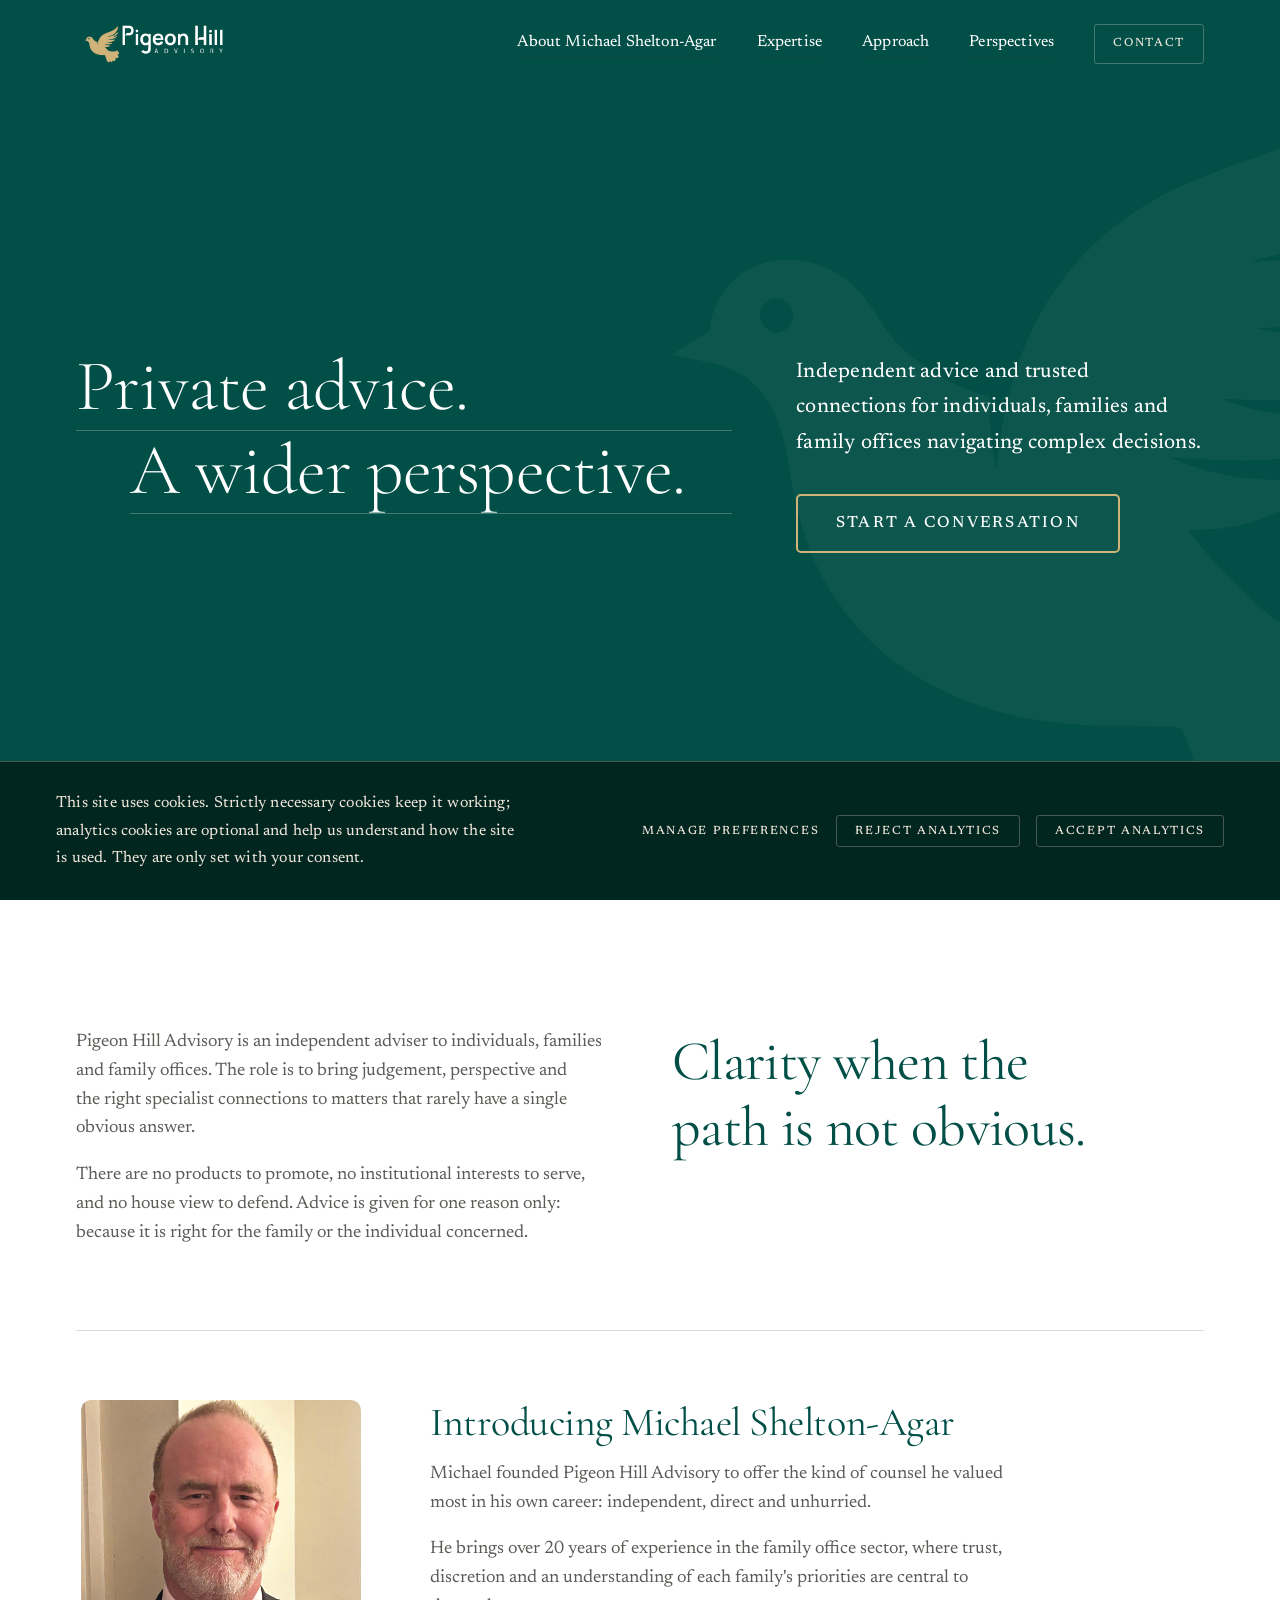
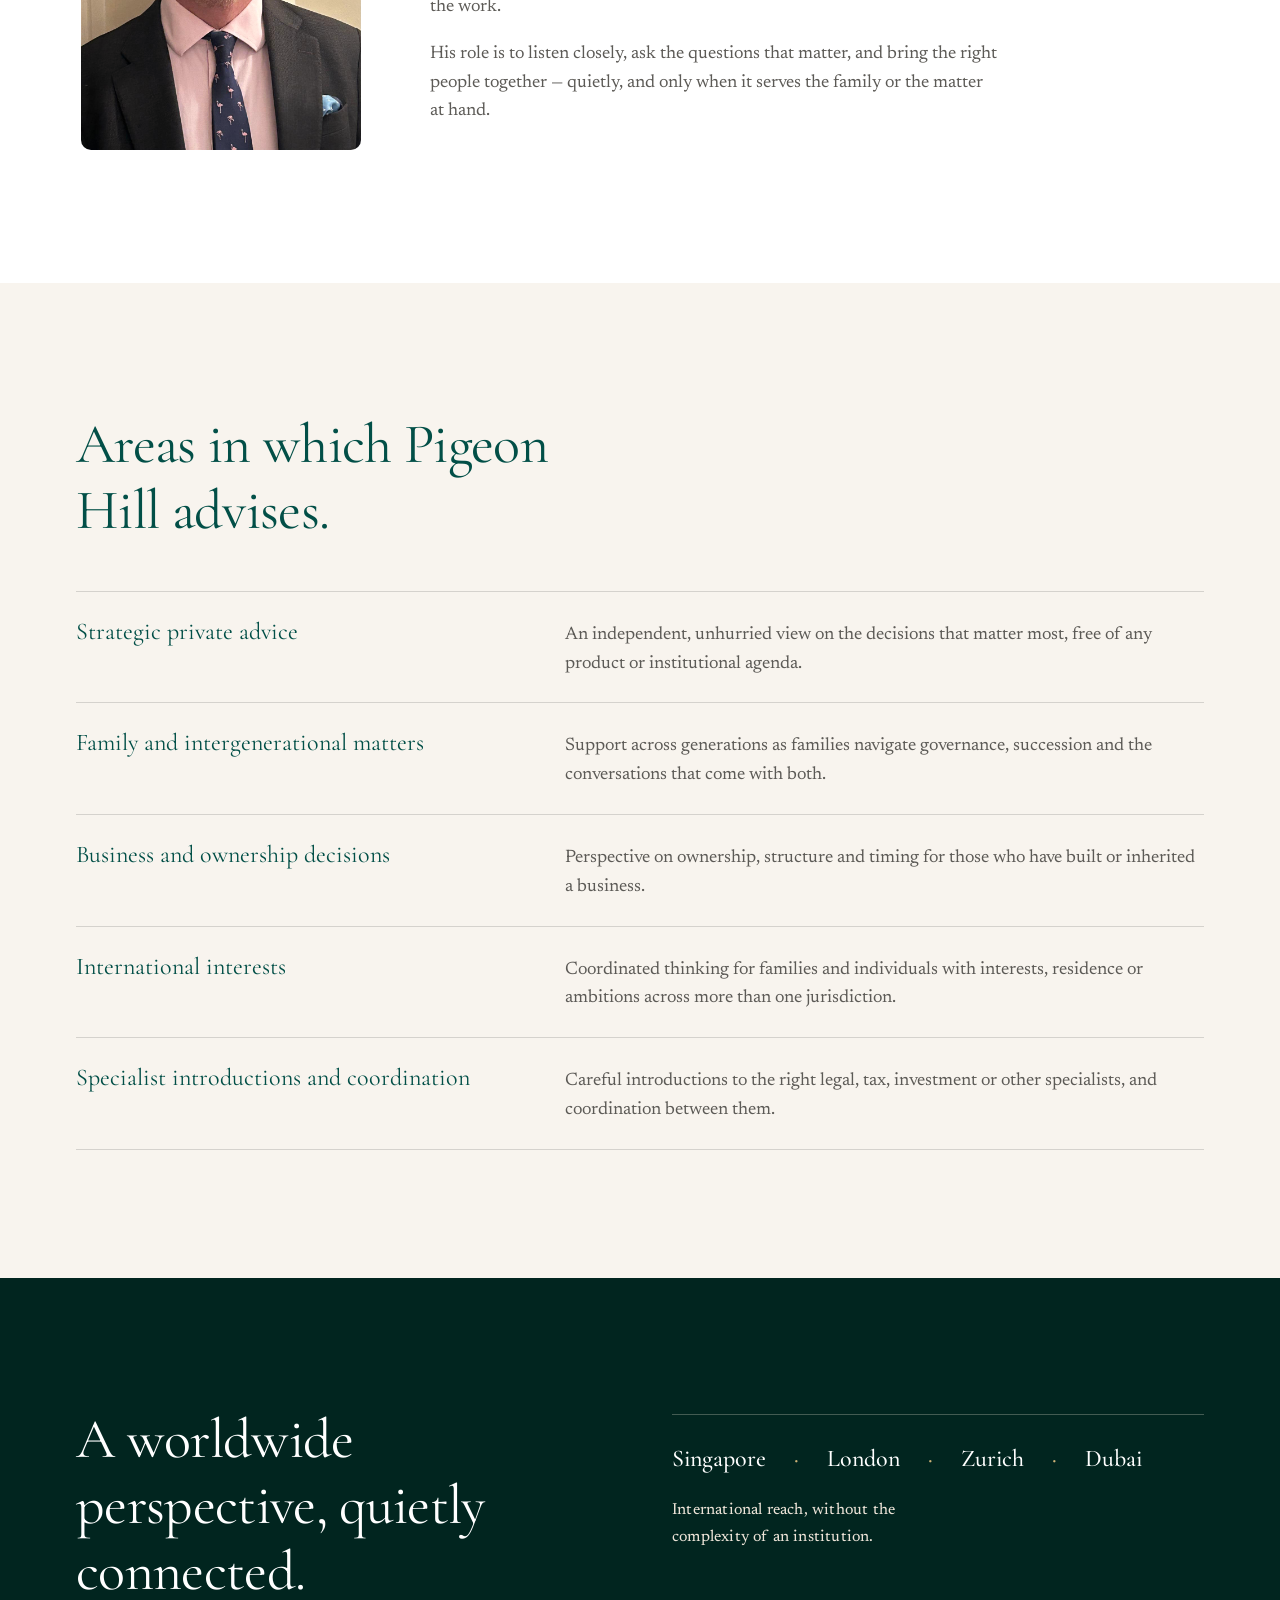
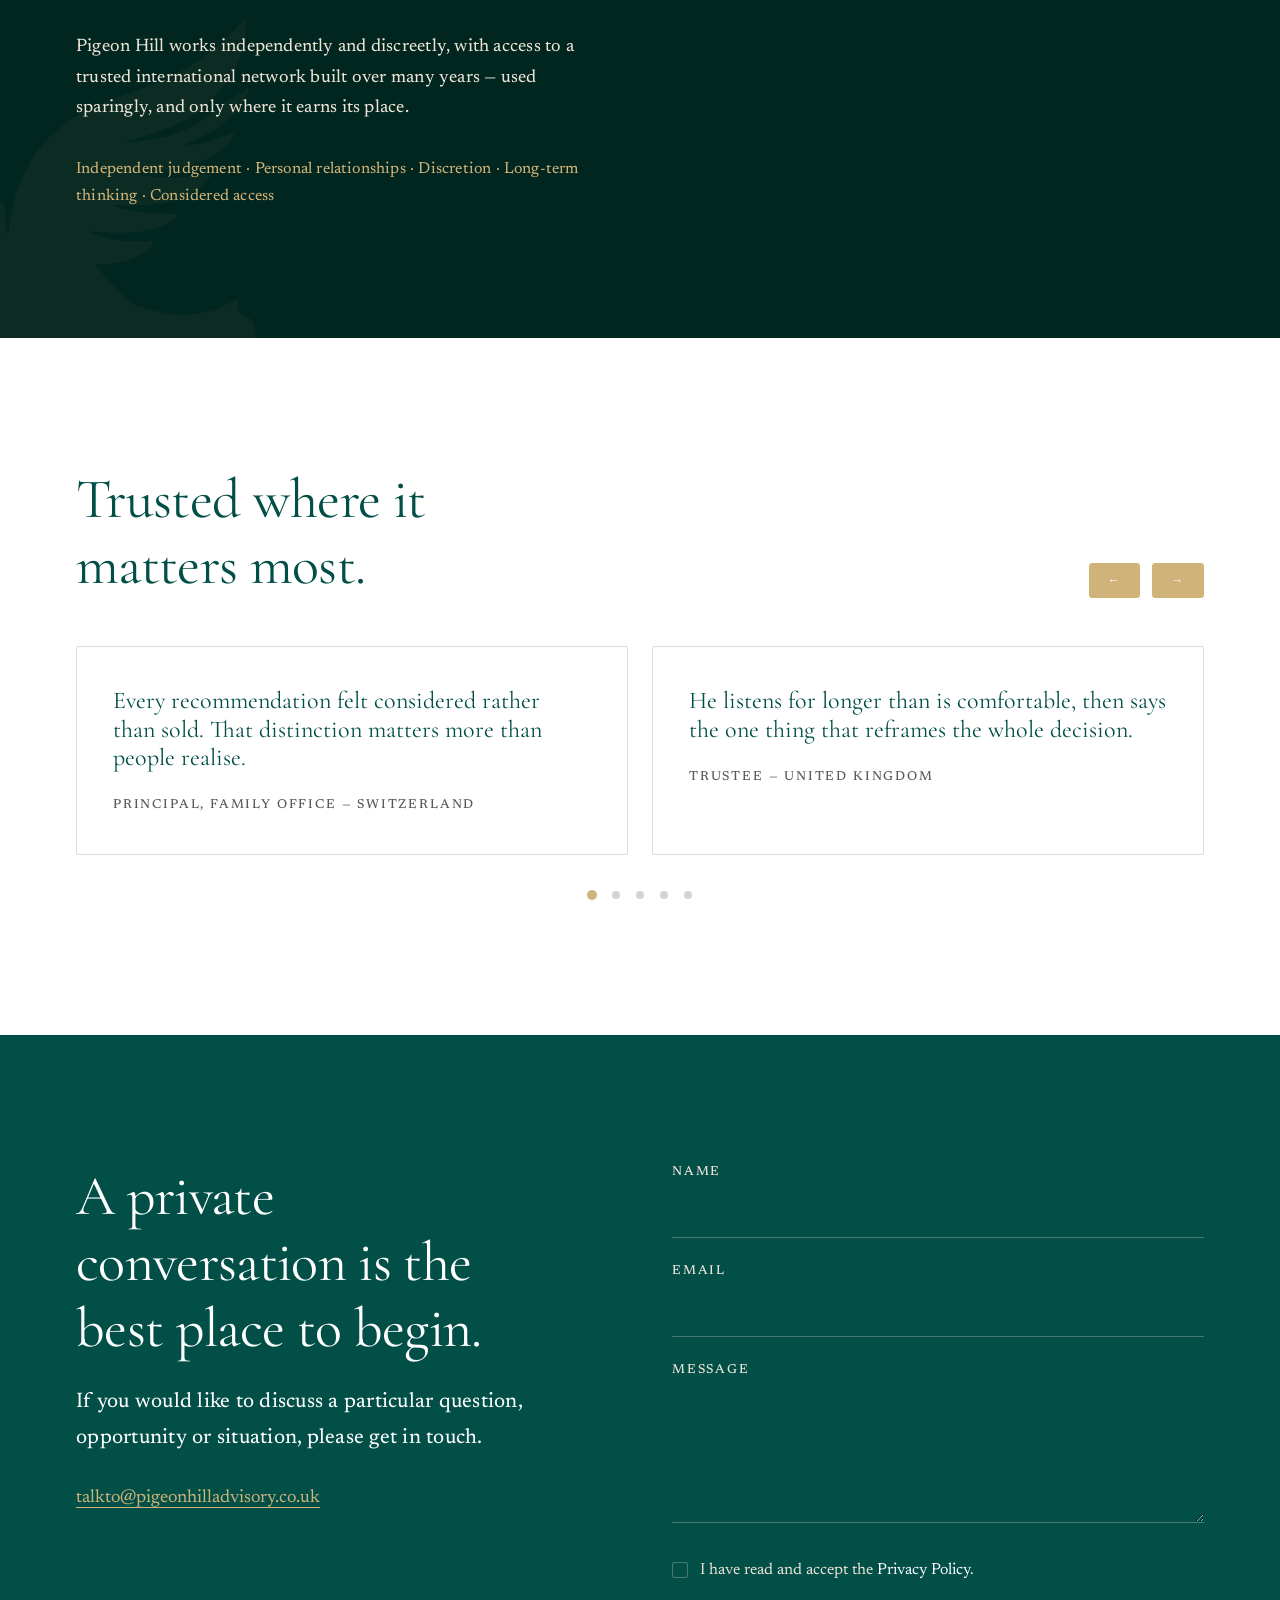
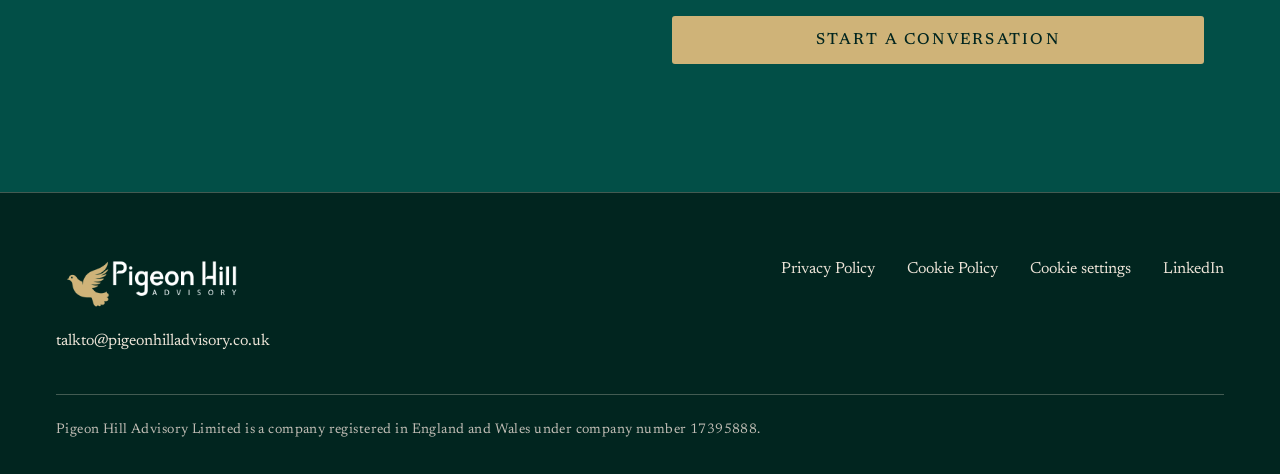
==== commit 102210ba: "Cookie banner: compact mobile sheet, equal Reject/Accept, keep hero CTA clear - Phones: banner becom" ====
--- a/index.html
+++ b/index.html
@@ -109,6 +109,8 @@
 }
 </script>
 <link rel="preload" as="image" href="./assets/img/logo-PGA-black-on-white.png">
+<link rel="preload" href="./assets/fonts/Newsreader-latin-wght.woff2" as="font" type="font/woff2" crossorigin>
+<link rel="preload" href="./assets/fonts/CormorantGaramond-Light.woff2" as="font" type="font/woff2" crossorigin>
 <link rel="stylesheet" href="./assets/css/tokens.css">
 <link rel="stylesheet" href="./assets/css/base.css">
 <link rel="stylesheet" href="./assets/css/style.css">
@@ -214,7 +216,7 @@
   <section id="expertise" class="section section--bone">
     <div class="container">
       <div class="reveal">
-        <h2 style="font:var(--type-display-3);color:var(--text-display);margin:0 0 48px;max-width:18ch">Areas in which Pigeon Hill advises.</h2>
+        <h2 class="h-display h-display--areas">Areas in which Pigeon Hill advises.</h2>
       </div>
       <dl class="deflist reveal">
         <div class="deflist__row">
@@ -246,8 +248,8 @@
     <div class="container">
       <div class="row">
         <div class="reveal">
-          <h2 style="font:var(--type-display-3);color:#fff;margin:0 0 28px;max-width:16ch">A worldwide perspective, quietly connected.</h2>
-          <p style="font:var(--type-body);color:var(--text-on-inverse);max-width:var(--measure-prose);margin:0 0 20px">Pigeon Hill works independently and discreetly, with access to a trusted international network built over many years — used sparingly, and only where it earns its place.</p>
+          <h2 class="h-display h-display--on-inverse h-display--approach">A worldwide perspective, quietly connected.</h2>
+          <p class="lead-on-inverse">Pigeon Hill works independently and discreetly, with access to a trusted international network built over many years — used sparingly, and only where it earns its place.</p>
           <p class="approach-keywords">Independent judgement &middot; Personal relationships &middot; Discretion &middot; Long-term thinking &middot; Considered access</p>
         </div>
         <div class="reveal reveal--d2" style="padding-top:8px">
@@ -261,7 +263,7 @@
               <span class="approach-cities__dot">&middot;</span>
               <span class="approach-cities__city">Dubai</span>
             </div>
-            <p class="approach-cities__note" style="font:var(--type-body)">International reach, without the complexity of an institution.</p>
+            <p class="approach-cities__note">International reach, without the complexity of an institution.</p>
           </div>
         </div>
       </div>
@@ -271,7 +273,7 @@
   <section id="perspectives" class="section section--paper">
     <div class="container">
       <div class="perspectives-head reveal">
-        <h2 style="font:var(--type-display-3);color:var(--text-display);margin:0;max-width:16ch">Trusted where it matters most.</h2>
+        <h2 class="h-display h-display--proof">Trusted where it matters most.</h2>
         <div class="perspectives-controls">
           <button type="button" class="btn btn--solid btn--sm carousel-arrow" data-carousel-prev aria-label="Previous perspective"><span>&larr;</span></button>
           <button type="button" class="btn btn--solid btn--sm carousel-arrow" data-carousel-next aria-label="Next perspective"><span>&rarr;</span></button>
@@ -315,9 +317,9 @@
     <div class="container">
       <div class="row">
         <div class="reveal">
-          <h2 style="font:var(--type-display-3);color:#fff;margin:0 0 24px;max-width:16ch">A private conversation is the best place to begin.</h2>
-          <p style="font:var(--type-body-lg);color:var(--text-on-inverse-strong);max-width:var(--measure-narrow);margin:0 0 28px">If you would like to discuss a particular question, opportunity or situation, please get in touch.</p>
-          <a href="mailto:talkto@pigeonhilladvisory.co.uk" style="font:var(--type-body);color:var(--gold-500);text-decoration:none;border-bottom:1px solid var(--gold-500)">talkto@pigeonhilladvisory.co.uk</a>
+          <h2 class="h-display h-display--on-inverse h-display--contact">A private conversation is the best place to begin.</h2>
+          <p class="lead-contact">If you would like to discuss a particular question, opportunity or situation, please get in touch.</p>
+          <a href="mailto:talkto@pigeonhilladvisory.co.uk" class="mail-link">talkto@pigeonhilladvisory.co.uk</a>
         </div>
 
         <div class="reveal reveal--d1">
@@ -377,7 +379,7 @@
   <div class="cookie-banner__actions">
     <button type="button" class="btn btn--text btn--sm btn--dark" data-cookie-manage>Manage preferences</button>
     <button type="button" class="btn btn--outline btn--sm btn--dark" data-cookie-reject>Reject analytics</button>
-    <button type="button" class="btn btn--solid btn--sm btn--dark" data-cookie-accept>Accept analytics</button>
+    <button type="button" class="btn btn--outline btn--sm btn--dark" data-cookie-accept>Accept analytics</button>
   </div>
 </div>
 
--- a/assets/css/tokens.css
+++ b/assets/css/tokens.css
@@ -1,6 +1,9 @@
-@font-face{font-family:"Cormorant Garamond";src:url("../fonts/CormorantGaramond-Light.woff2") format("woff2"),url("../fonts/CormorantGaramond-Light.ttf") format("truetype");font-weight:300;font-style:normal;font-display:swap}
-@font-face{font-family:"Cormorant Garamond";src:url("../fonts/CormorantGaramond-Regular.woff2") format("woff2"),url("../fonts/CormorantGaramond-Regular.ttf") format("truetype");font-weight:400;font-style:normal;font-display:swap}
-@font-face{font-family:"Cormorant Garamond";src:url("../fonts/CormorantGaramond-Medium.woff2") format("woff2"),url("../fonts/CormorantGaramond-Medium.ttf") format("truetype");font-weight:500;font-style:normal;font-display:swap}
+/* Display: Cormorant Garamond, only the three weights the site uses. Subset to Latin, woff2. */
+@font-face{font-family:"Cormorant Garamond";src:url("../fonts/CormorantGaramond-Light.woff2") format("woff2");font-weight:300;font-style:normal;font-display:swap}
+@font-face{font-family:"Cormorant Garamond";src:url("../fonts/CormorantGaramond-Regular.woff2") format("woff2");font-weight:400;font-style:normal;font-display:swap}
+@font-face{font-family:"Cormorant Garamond";src:url("../fonts/CormorantGaramond-Medium.woff2") format("woff2");font-weight:500;font-style:normal;font-display:swap}
+/* Text and UI: Newsreader, one variable file (weight 200-800), Latin subset. SIL OFL, see Newsreader-OFL.txt. */
+@font-face{font-family:"Newsreader";src:url("../fonts/Newsreader-latin-wght.woff2") format("woff2");font-weight:200 800;font-style:normal;font-display:swap}
 
 :root{
 /* ---- Brand core ---- */
@@ -20,6 +23,7 @@
 
 /* ---- Gold ramp ---- */
 --gold-700:#9d7c40;
+--gold-800:#7d5f26; /* gold for text on light grounds: 4.7:1 on bone, 5.9:1 on white */
 --gold-600:#b9995a;
 --gold-500:#cfb378;
 --gold-400:#ddc79a;
@@ -30,7 +34,7 @@
 --ink-900:#26251f;
 --ink-800:#3a3937;
 --ink-600:#5c5a56;
---ink-500:#7b7873;
+--ink-500:#6a6761;
 --ink-400:#9d9a93;
 --ink-300:#c2beb6;
 
@@ -58,13 +62,14 @@
 --text-body:var(--ink-800);
 --text-secondary:var(--ink-600);
 --text-muted:var(--ink-500);
+--text-muted-on-inverse:var(--ink-300);
 --text-on-inverse:var(--bone-400);
 --text-on-inverse-strong:#ffffff;
 --text-on-accent:var(--forest-900);
---text-accent:var(--gold-700);
+--text-accent:var(--gold-800);
 --text-accent-on-inverse:var(--gold-500);
 --text-link:var(--forest-700);
---text-link-hover:var(--gold-700);
+--text-link-hover:var(--gold-800);
 
 /* ---- Semantic: lines ---- */
 --rule-hairline:rgba(58,57,55,.18);
@@ -89,8 +94,8 @@
 
 /* ---- Type families ---- */
 --font-display:"Cormorant Garamond","Cormorant",Garamond,"Times New Roman",serif;
---font-body:"Times New Roman",Georgia,serif;
---font-ui:"Times New Roman",Times,serif;
+--font-body:"Newsreader",Georgia,"Times New Roman",serif;
+--font-ui:"Newsreader",Georgia,"Times New Roman",serif;
 --font-mono:"Courier New",Courier,monospace;
 
 /* ---- Weights ---- */
@@ -101,32 +106,36 @@
 --weight-bold:700;
 
 /* ---- Display scale ---- */
---size-display-1:104px;
---size-display-2:76px;
---size-display-3:56px;
---size-heading-1:40px;
---size-heading-2:30px;
---size-heading-3:24px;
+--size-display-1:6rem;
+--size-display-2:4.75rem;
+--size-display-3:clamp(2.125rem,1.25rem + 3.2vw,3.5rem);
+--size-heading-1:clamp(1.875rem,1.4rem + 1.6vw,2.5rem);
+--size-heading-2:clamp(1.625rem,1.3rem + 1vw,1.875rem);
+--size-heading-3:1.5rem;
 
 /* ---- Body scale ---- */
---size-body-lg:20px;
---size-body:17px;
---size-body-sm:15px;
---size-caption:13px;
---size-eyebrow:12px;
+--size-body-lg:1.3125rem;
+--size-body:1.125rem;
+--size-body-sm:1rem;
+--size-caption:0.8125rem;
+--size-eyebrow:0.75rem;
 
 /* ---- Line heights ---- */
 --leading-display:1.06;
 --leading-heading:1.18;
---leading-body:1.62;
+--leading-body:1.6;
 --leading-tight:1.35;
 
 /* ---- Tracking ---- */
 --tracking-display:-0.012em;
 --tracking-heading:0em;
---tracking-body:0.004em;
---tracking-eyebrow:0.28em;
+--tracking-body:0.003em;
+--tracking-eyebrow:0.2em;
 --tracking-wordmark:0.42em;
+--tracking-label:0.14em;
+--tracking-on-inverse:0.012em;
+--weight-on-inverse:430;
+--leading-on-inverse:1.7;
 
 /* ---- Composite type roles ---- */
 --type-display-1:var(--weight-light) var(--size-display-1)/var(--leading-display) var(--font-display);
@@ -138,7 +147,7 @@
 --type-body-lg:var(--weight-regular) var(--size-body-lg)/var(--leading-body) var(--font-body);
 --type-body:var(--weight-regular) var(--size-body)/var(--leading-body) var(--font-body);
 --type-body-sm:var(--weight-regular) var(--size-body-sm)/var(--leading-body) var(--font-body);
---type-caption:var(--weight-regular) var(--size-caption)/var(--leading-tight) var(--font-body);
+--type-caption:var(--weight-medium) var(--size-caption)/var(--leading-tight) var(--font-body);
 
 /* ---- Spacing ---- */
 --space-0:0px;
@@ -180,7 +189,7 @@
 --shadow-none:none;
 --shadow-hairline:0 0 0 1px rgba(58,57,55,.10);
 --shadow-lift:0 1px 2px rgba(38,37,31,.05),0 8px 24px rgba(38,37,31,.06);
---shadow-overlay:0 24px 64px rgba(1,37,31,.18);
+--shadow-overlay:0 24px 64px rgba(0,0,0,.22);
 --overlay-scrim:rgba(1,37,31,.62);
 --blur-scrim:blur(6px);
 --protect-bottom:linear-gradient(to top,rgba(1,37,31,.78) 0%,rgba(1,37,31,.42) 42%,rgba(1,37,31,0) 100%);
--- a/assets/css/style.css
+++ b/assets/css/style.css
@@ -25,8 +25,8 @@
 .reveal--d3{transition-delay:calc(var(--stagger-step) * 3)}
 
 /* ================= Buttons ================= */
-.btn{display:inline-flex;align-items:center;justify-content:center;font-family:var(--font-body);font-size:var(--size-caption);text-transform:uppercase;letter-spacing:var(--tracking-eyebrow);border-radius:var(--radius-sm);cursor:pointer;text-decoration:none;transition:color var(--duration-fast) var(--ease-quiet),background-color var(--duration-fast) var(--ease-quiet),border-color var(--duration-fast) var(--ease-quiet),transform var(--duration-fast) var(--ease-quiet);white-space:nowrap;background:transparent;border:1px solid transparent}
-.btn--sm{padding:7px 18px;font-size:11px}
+.btn{display:inline-flex;align-items:center;justify-content:center;font-family:var(--font-ui);font-size:var(--size-caption);font-weight:var(--weight-medium);text-transform:uppercase;letter-spacing:var(--tracking-label);border-radius:var(--radius-sm);cursor:pointer;text-decoration:none;transition:color var(--duration-fast) var(--ease-quiet),background-color var(--duration-fast) var(--ease-quiet),border-color var(--duration-fast) var(--ease-quiet),transform var(--duration-fast) var(--ease-quiet);white-space:nowrap;background:transparent;border:1px solid transparent}
+.btn--sm{padding:9px 18px;font-size:var(--size-eyebrow)}
 .btn--md{padding:11px 26px}
 .btn--lg{padding:15px 38px;font-size:var(--size-body-sm)}
 .btn:disabled{opacity:.42;pointer-events:none}
@@ -40,7 +40,7 @@
 .btn--outline{color:var(--text-body);border-color:var(--rule-strong)}
 .btn--outline.btn--dark{color:var(--text-on-inverse);border-color:var(--rule-on-inverse)}
 
-.btn--text{color:var(--text-body);padding:4px 0;letter-spacing:var(--tracking-eyebrow)}
+.btn--text{color:var(--text-body);padding:4px 0}
 .btn--text.btn--dark{color:var(--text-on-inverse)}
 
 .btn--hero{background:transparent;color:var(--text-on-inverse-strong);border:2px solid var(--gold-500);border-radius:5px;transition-duration:var(--duration-fade),var(--duration-fade),var(--duration-fade),var(--duration-fast)}
@@ -61,7 +61,7 @@
 
 /* ================= Forms ================= */
 .field{display:block}
-.field__label{display:block;font:var(--type-caption);text-transform:uppercase;letter-spacing:var(--tracking-eyebrow);color:var(--text-muted);margin-bottom:var(--space-2);transition:color var(--duration-fast) var(--ease-quiet)}
+.field__label{display:block;font:var(--type-caption);text-transform:uppercase;letter-spacing:var(--tracking-label);color:var(--text-muted);margin-bottom:var(--space-2);transition:color var(--duration-fast) var(--ease-quiet)}
 .field__label--dark{color:var(--text-on-inverse)}
 .field:focus-within .field__label{color:var(--text-accent)}
 .field:focus-within .field__label--dark{color:var(--gold-500)}
@@ -86,7 +86,7 @@
 .checkbox__link{color:white;text-decoration:underline}
 .checkbox.is-invalid .checkbox__box{border-color:var(--status-critical)}
 
-.form-error{font:var(--type-caption);color:#e3b3ac}
+.form-error{font:var(--type-body-sm);color:#f0b8b0}
 
 /* ================= Definition list (expertise) ================= */
 .deflist{margin:0;border-top:1px solid var(--rule-hairline)}
@@ -121,7 +121,7 @@
 .site-nav__logo img.is-hidden-logo{position:absolute;opacity:0;pointer-events:none}
 
 .site-nav__links{display:flex;align-items:center;gap:40px}
-.site-nav__link{position:relative;font:var(--type-body-sm);text-decoration:none;color:var(--text-on-inverse-strong);transition:color 0.5s ease;padding-bottom:2px}
+.site-nav__link{position:relative;font:var(--type-body-sm);letter-spacing:0.01em;text-decoration:none;color:var(--text-on-inverse-strong);transition:color 0.5s ease;padding-bottom:2px}
 /* Two-layer underline: a high-contrast base line snaps in first, then gold sweeps
    over it right-to-left, so the line reads clearly before the accent colour arrives. */
 .site-nav__link::before{content:'';position:absolute;bottom:0;left:0;right:0;height:1px;background-color:#fff;opacity:0;transition:opacity 0.2s ease}
@@ -141,7 +141,7 @@
   .site-nav__link:hover{color:#fff}
   .site-nav__link:hover::before{opacity:1}
   .site-nav__link:hover::after{transform:scaleX(1)}
-  .site-nav.is-scrolled .site-nav__link:hover{color:var(--gold-700)}
+  .site-nav.is-scrolled .site-nav__link:hover{color:var(--text-link-hover)}
   .site-nav__inner .btn--outline:hover{color:var(--gold-500);border-color:var(--gold-500)}
   .site-nav.is-scrolled .site-nav__inner .btn--outline:hover{color:var(--text-accent);border-color:var(--rule-accent)}
   .site-nav__inner .btn--text:hover{color:var(--gold-500)}
@@ -177,7 +177,7 @@
 
 .hero-lines{margin:0}
 .hero-lines__line{border-bottom:1px solid var(--rule-on-inverse);padding:2px 0 0.18em}
-.hero-lines__line span{display:inline-block;white-space:nowrap;font-family:var(--font-display);font-weight:var(--weight-light);font-size:clamp(34px,5.6vw,80px);line-height:var(--leading-display);letter-spacing:var(--tracking-display);color:var(--text-on-inverse-strong)}
+.hero-lines__line span{display:inline-block;white-space:nowrap;font-family:var(--font-display);font-weight:var(--weight-light);font-size:clamp(2.125rem,5.6vw,5rem);line-height:var(--leading-display);letter-spacing:var(--tracking-display);color:var(--text-on-inverse-strong)}
 .hero-lines__line--2{margin-left:clamp(18px,4.2vw,58px)}
 
 /* ================= About ================= */
@@ -185,18 +185,18 @@
 .about-body p{font:var(--type-body);color:var(--text-secondary);max-width:var(--measure-prose)}
 .about-portrait-wrap{flex:0 0 auto;padding:5px}
 .about-portrait{width:280px;max-width:100%;aspect-ratio:4/5;object-fit:cover;border-radius:10px;filter:saturate(.94) sepia(.06)}
-.about-bio h2{font:var(--type-heading-2);font-size:40px;color:var(--text-display);margin:0 0 14px}
+.about-bio h2{font:var(--type-heading-1);color:var(--text-display);margin:0 0 14px}
 .about-bio p{font:var(--type-body);color:var(--text-secondary);max-width:var(--measure-prose);margin:0 0 18px}
 
 /* ================= Approach ================= */
 .approach-eyebrow{font:var(--type-caption);text-transform:uppercase;letter-spacing:var(--tracking-eyebrow);color:var(--gold-500);margin-bottom:20px}
-.approach-keywords{font:var(--type-caption);text-transform:uppercase;letter-spacing:0.16em;color:var(--gold-500);margin:32px 0 0;line-height:2.4}
+.approach-keywords{font:var(--type-body-sm);letter-spacing:0.04em;color:var(--gold-500);margin:32px 0 0;line-height:2}
 .approach-cities{border-top:1px solid var(--rule-on-inverse);padding-top:28px}
 .approach-cities__row{display:flex;flex-wrap:wrap;gap:0 28px;row-gap:22px}
 .approach-cities__row span{font:var(--type-heading-3)}
 .approach-cities__city{color:var(--text-on-inverse-strong)}
 .approach-cities__dot{color:var(--gold-500)}
-.approach-cities__note{font:var(--type-caption);color:var(--text-on-inverse);margin:22px 0 0;max-width:32ch}
+.approach-cities__note{font:var(--type-body-sm);color:var(--text-on-inverse);margin:22px 0 0;max-width:32ch}
 
 /* ================= Perspectives / carousel ================= */
 .perspectives-head{margin-bottom:48px;display:flex;flex-wrap:wrap;gap:24px;align-items:flex-end;justify-content:space-between}
@@ -208,7 +208,7 @@
 .carousel::-webkit-scrollbar{display:none}
 .carousel__card{flex:0 0 calc((100% - 24px) / 2);scroll-snap-align:start;border:1px solid var(--rule-hairline);border-radius:var(--radius-sm);padding:40px 36px;background:var(--surface-card)}
 .carousel__quote{margin:0 0 24px;font:var(--type-heading-3);font-weight:var(--weight-regular);color:var(--text-display);line-height:var(--leading-heading)}
-.carousel__attribution{font:var(--type-caption);text-transform:uppercase;letter-spacing:0.16em;color:var(--text-muted)}
+.carousel__attribution{font:var(--type-caption);text-transform:uppercase;letter-spacing:var(--tracking-label);color:var(--text-secondary)}
 
 /* 24px buttons carry an 8px dot: the target meets WCAG 2.5.8 without the dots growing. */
 .carousel-dots{display:flex;gap:0;justify-content:center;margin-top:20px}
@@ -232,18 +232,33 @@
 .site-footer__brand img{height:54px;width:auto;margin-bottom:18px}
 .site-footer__brand a{display:block;font:var(--type-body-sm);color:var(--text-on-inverse);text-decoration:none;border-bottom:0}
 .site-footer__links{display:flex;flex-wrap:wrap;gap:32px;align-items:flex-start;font:var(--type-body-sm)}
-.site-footer__links a,.site-footer__links button{color:var(--text-on-inverse);text-decoration:none;border-bottom:0;background:none;border:0;padding:0;cursor:pointer;font:var(--type-body-sm);font-family:var(--font-body);transition:color var(--duration-fast) var(--ease-quiet)}
+.site-footer__links a,.site-footer__links button{color:var(--text-on-inverse);text-decoration:none;border-bottom:0;background:none;border:0;padding:0;cursor:pointer;font:var(--type-body-sm);transition:color var(--duration-fast) var(--ease-quiet)}
 .site-footer__links a.is-current{color:var(--gold-500)}
 @media (hover:hover){
   .site-footer__links a:hover,.site-footer__links button:hover{color:var(--gold-500)}
 }
-.site-footer__copy{padding-top:24px;font:var(--type-caption);text-transform:uppercase;letter-spacing:0.16em;color:var(--text-muted)}
+.site-footer__copy{padding-top:24px;font:var(--type-body-sm);font-size:0.875rem;letter-spacing:0.03em;color:var(--text-muted-on-inverse)}
 
 /* ================= Cookie banner + panel ================= */
 .cookie-banner{position:fixed;left:0;right:0;bottom:0;z-index:1500;background:var(--surface-inverse-deep);border-top:1px solid var(--rule-on-inverse);padding:28px 56px;display:flex;flex-wrap:wrap;gap:24px;align-items:center;justify-content:space-between}
-@media (max-width:720px){.cookie-banner{padding:24px}}
 .cookie-banner p{margin:0;font:var(--type-body-sm);color:var(--text-on-inverse);max-width:52ch}
 .cookie-banner__actions{display:flex;gap:16px;flex-wrap:wrap}
+
+/* Phones: a compact sheet. Reject and Accept sit side by side at equal weight (same
+   style, same size), "Manage preferences" is a quiet link beneath. main.js publishes the
+   banner's height as --cookie-banner-h so the hero reserves that space and its call to
+   action is never covered; the hero eases back when the choice is made. */
+@media (max-width:720px){
+  .cookie-banner{flex-direction:column;align-items:stretch;flex-wrap:nowrap;gap:14px;padding:18px 20px 20px}
+  .cookie-banner p{max-width:none;font-size:0.9375rem;line-height:1.5}
+  .cookie-banner__actions{display:grid;grid-template-columns:1fr 1fr;gap:10px}
+  .cookie-banner__actions .btn{min-height:44px;padding:8px 6px;letter-spacing:0.08em;white-space:normal;text-align:center}
+  .cookie-banner__actions [data-cookie-manage]{grid-row:2;grid-column:1 / -1;justify-self:center;text-transform:none;letter-spacing:0.02em;font-size:0.9375rem;font-weight:var(--weight-regular);border-bottom:1px solid var(--rule-on-inverse);border-radius:0;padding:8px 2px;min-height:44px}
+  .hero{padding-top:88px;padding-bottom:max(88px,var(--cookie-banner-h,0px));transition:padding-bottom var(--duration-slow) var(--ease-quiet)}
+  .cookie-panel{padding:28px 24px}
+}
+/* Touch: every small button gets a 44px target, wherever it sits (banner, panel, nav Menu). */
+@media (pointer:coarse){.btn--sm{min-height:44px}}
 
 .cookie-overlay{position:fixed;inset:0;z-index:1600;background:var(--overlay-scrim);backdrop-filter:var(--blur-scrim);-webkit-backdrop-filter:var(--blur-scrim);display:flex;align-items:center;justify-content:center;padding:24px}
 .cookie-overlay[hidden]{display:none}
@@ -277,7 +292,20 @@
 
 /* ================= Small-screen overrides ================= */
 @media (max-width:720px){
-  /* !important is required: several h2s carry an inline `font:` shorthand that sets 56px. */
-  h2{font-size:38px !important}
   .carousel__card{flex:0 0 100%;max-width:100%}
 }
+/* ================= Type roles used in markup (replaces inline styles) ================= */
+.h-display{font:var(--type-display-3);color:var(--text-display);margin:0}
+.h-display--on-inverse{color:#fff}
+.h-display--areas{margin-bottom:48px;max-width:18ch}
+.h-display--approach{margin-bottom:28px;max-width:16ch}
+.h-display--proof{max-width:16ch}
+.h-display--contact{margin-bottom:24px;max-width:16ch}
+.lead-on-inverse{font:var(--type-body);color:var(--text-on-inverse);max-width:var(--measure-prose);margin:0 0 20px}
+.lead-contact{font:var(--type-body-lg);color:var(--text-on-inverse-strong);max-width:var(--measure-narrow);margin:0 0 28px}
+.mail-link{font:var(--type-body);color:var(--gold-500);text-decoration:none;border-bottom:1px solid var(--gold-500)}
+
+/* Light text on dark grounds reads thinner: nudge weight, tracking and leading up
+   (Newsreader is a variable font, so 430 is a real weight). Declared last so it wins over the font shorthands above. */
+.section--forest p,.section--deep p,.site-footer p,.cookie-banner p{font-weight:var(--weight-on-inverse);letter-spacing:var(--tracking-on-inverse);line-height:var(--leading-on-inverse)}
+.site-nav:not(.is-scrolled) .site-nav__link{font-weight:var(--weight-on-inverse)}
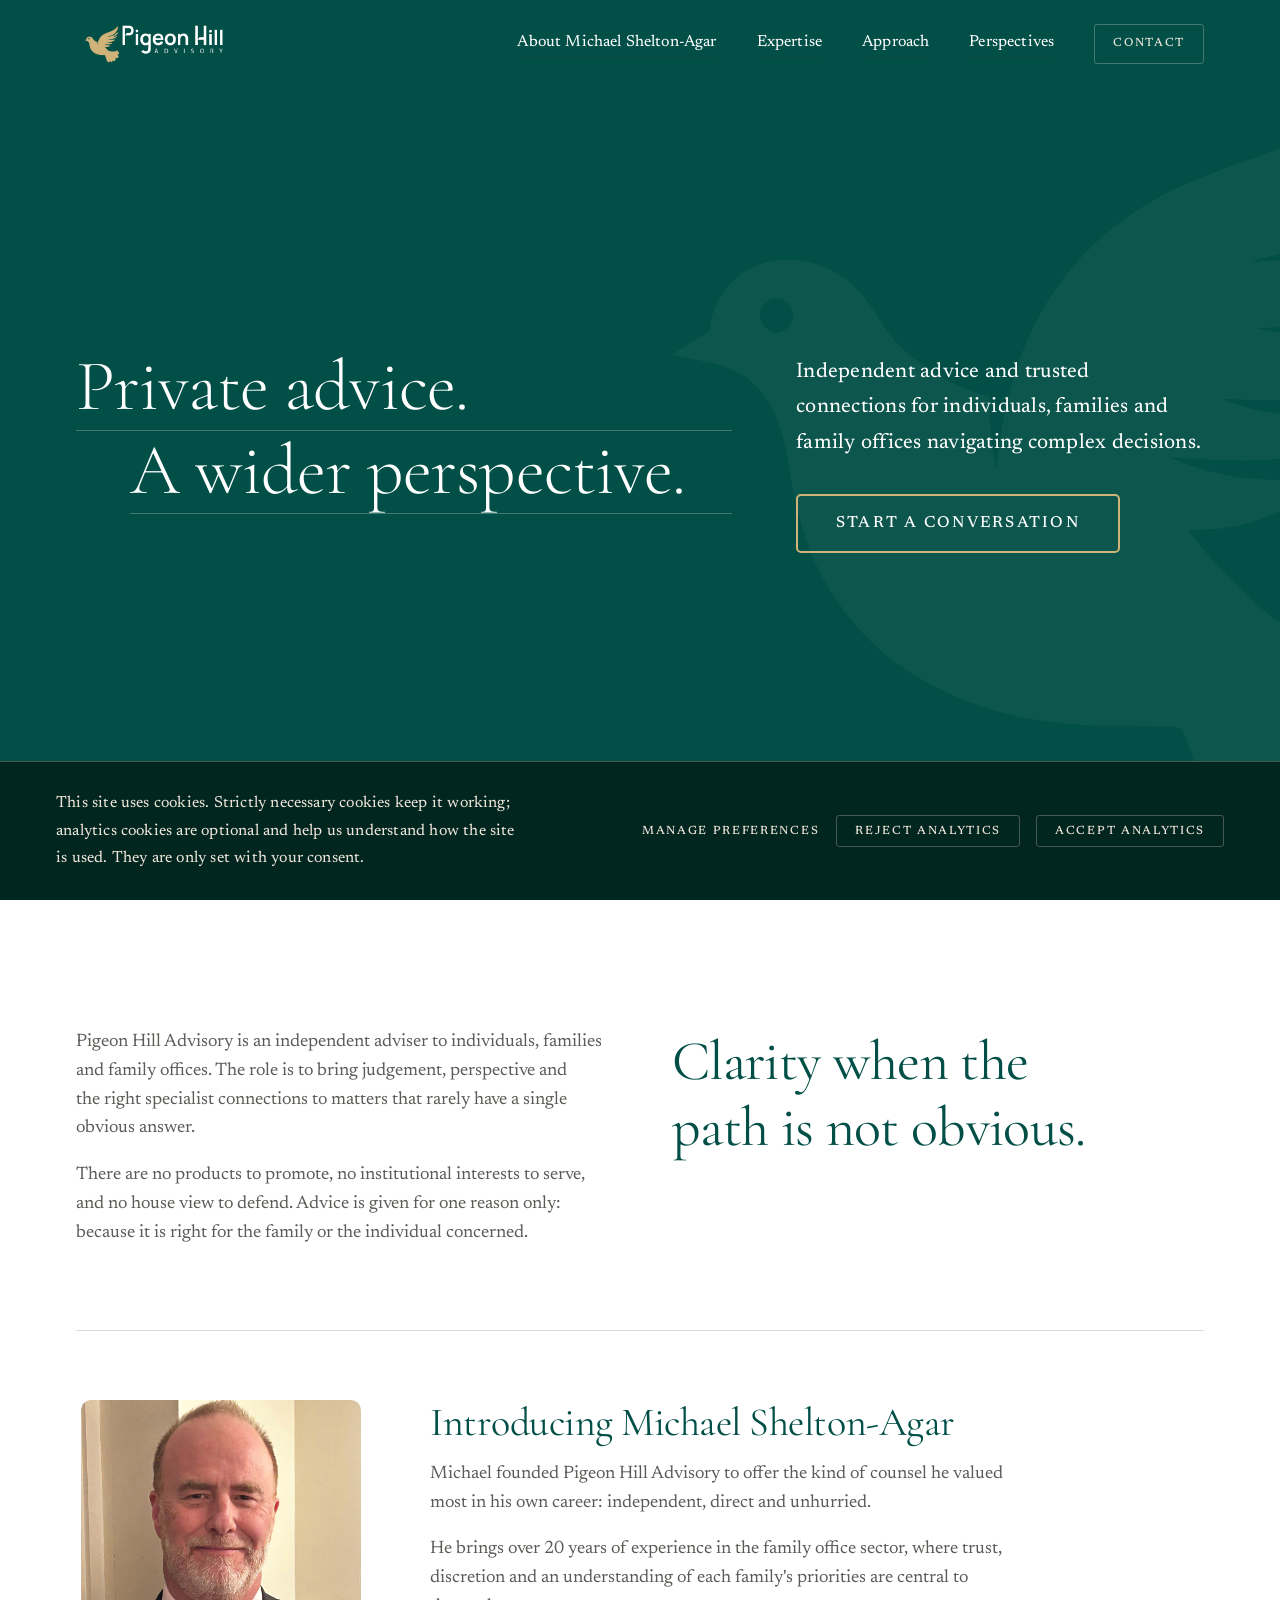
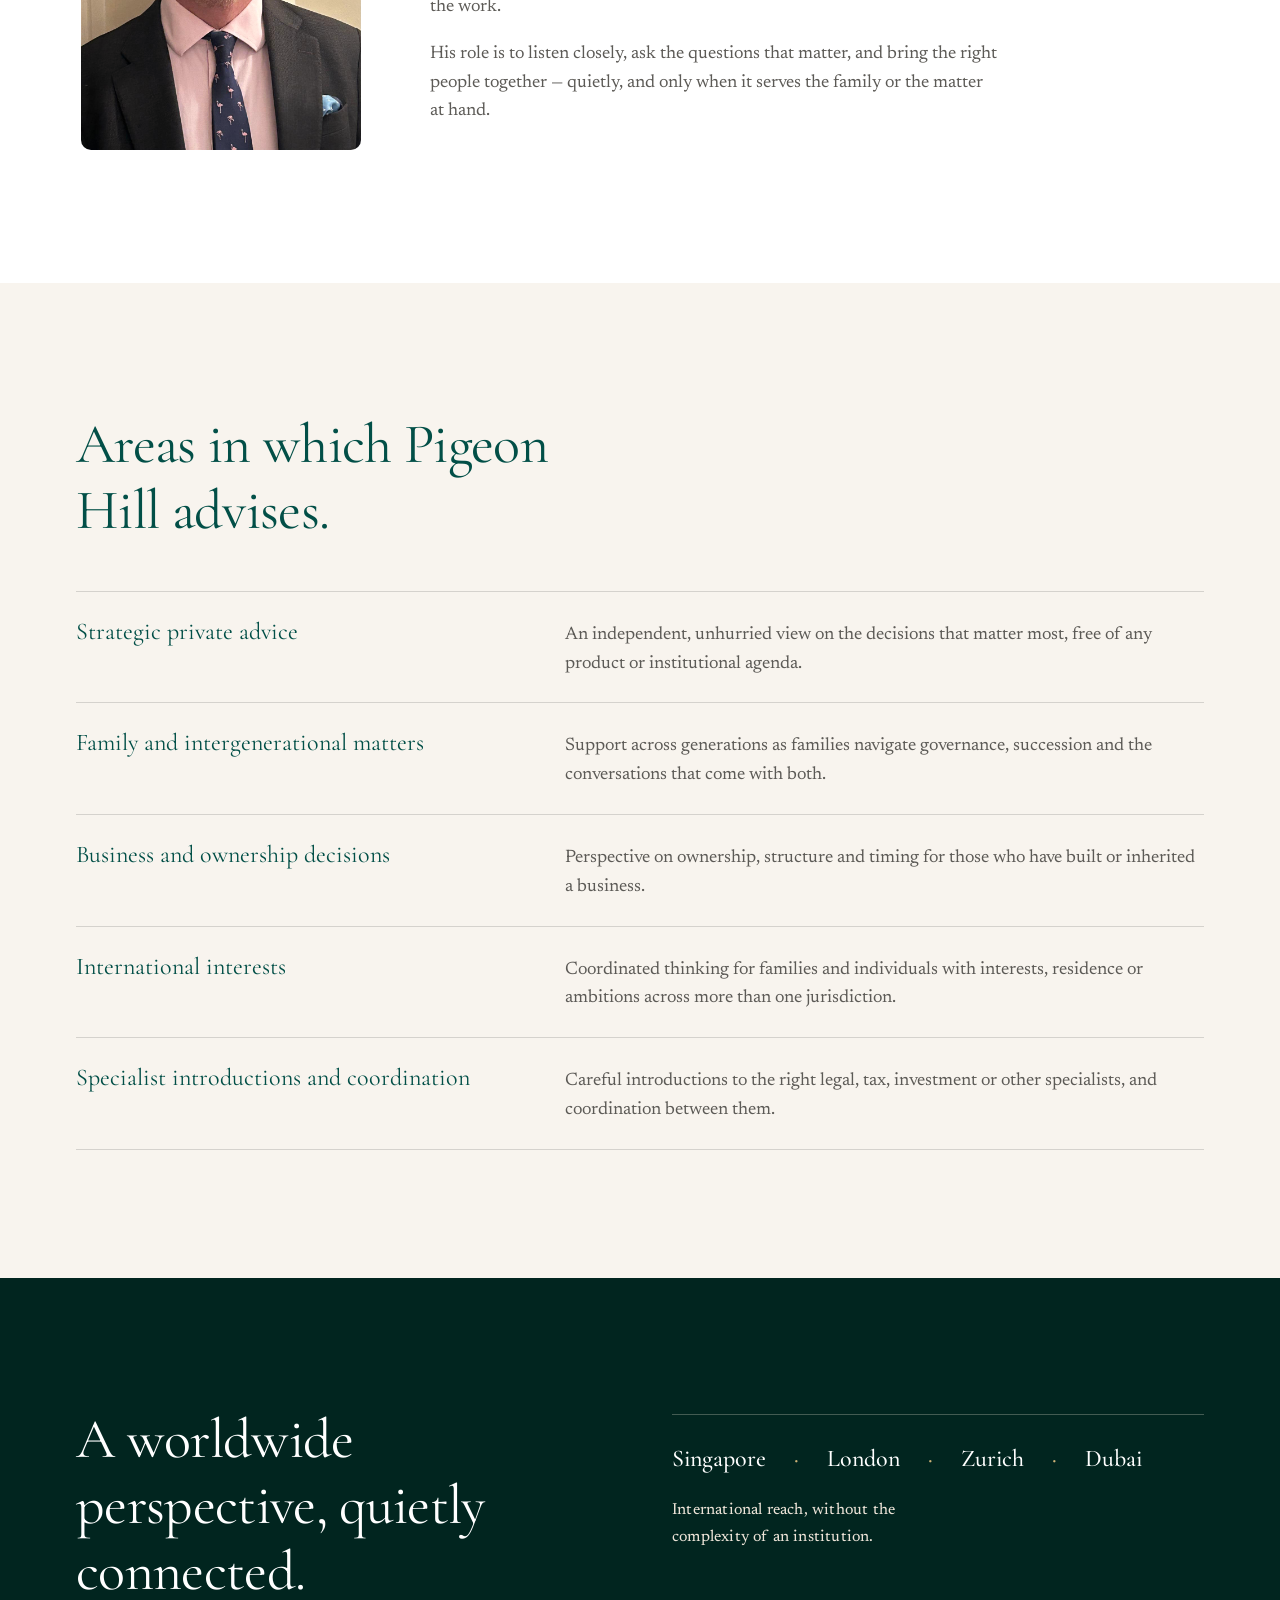
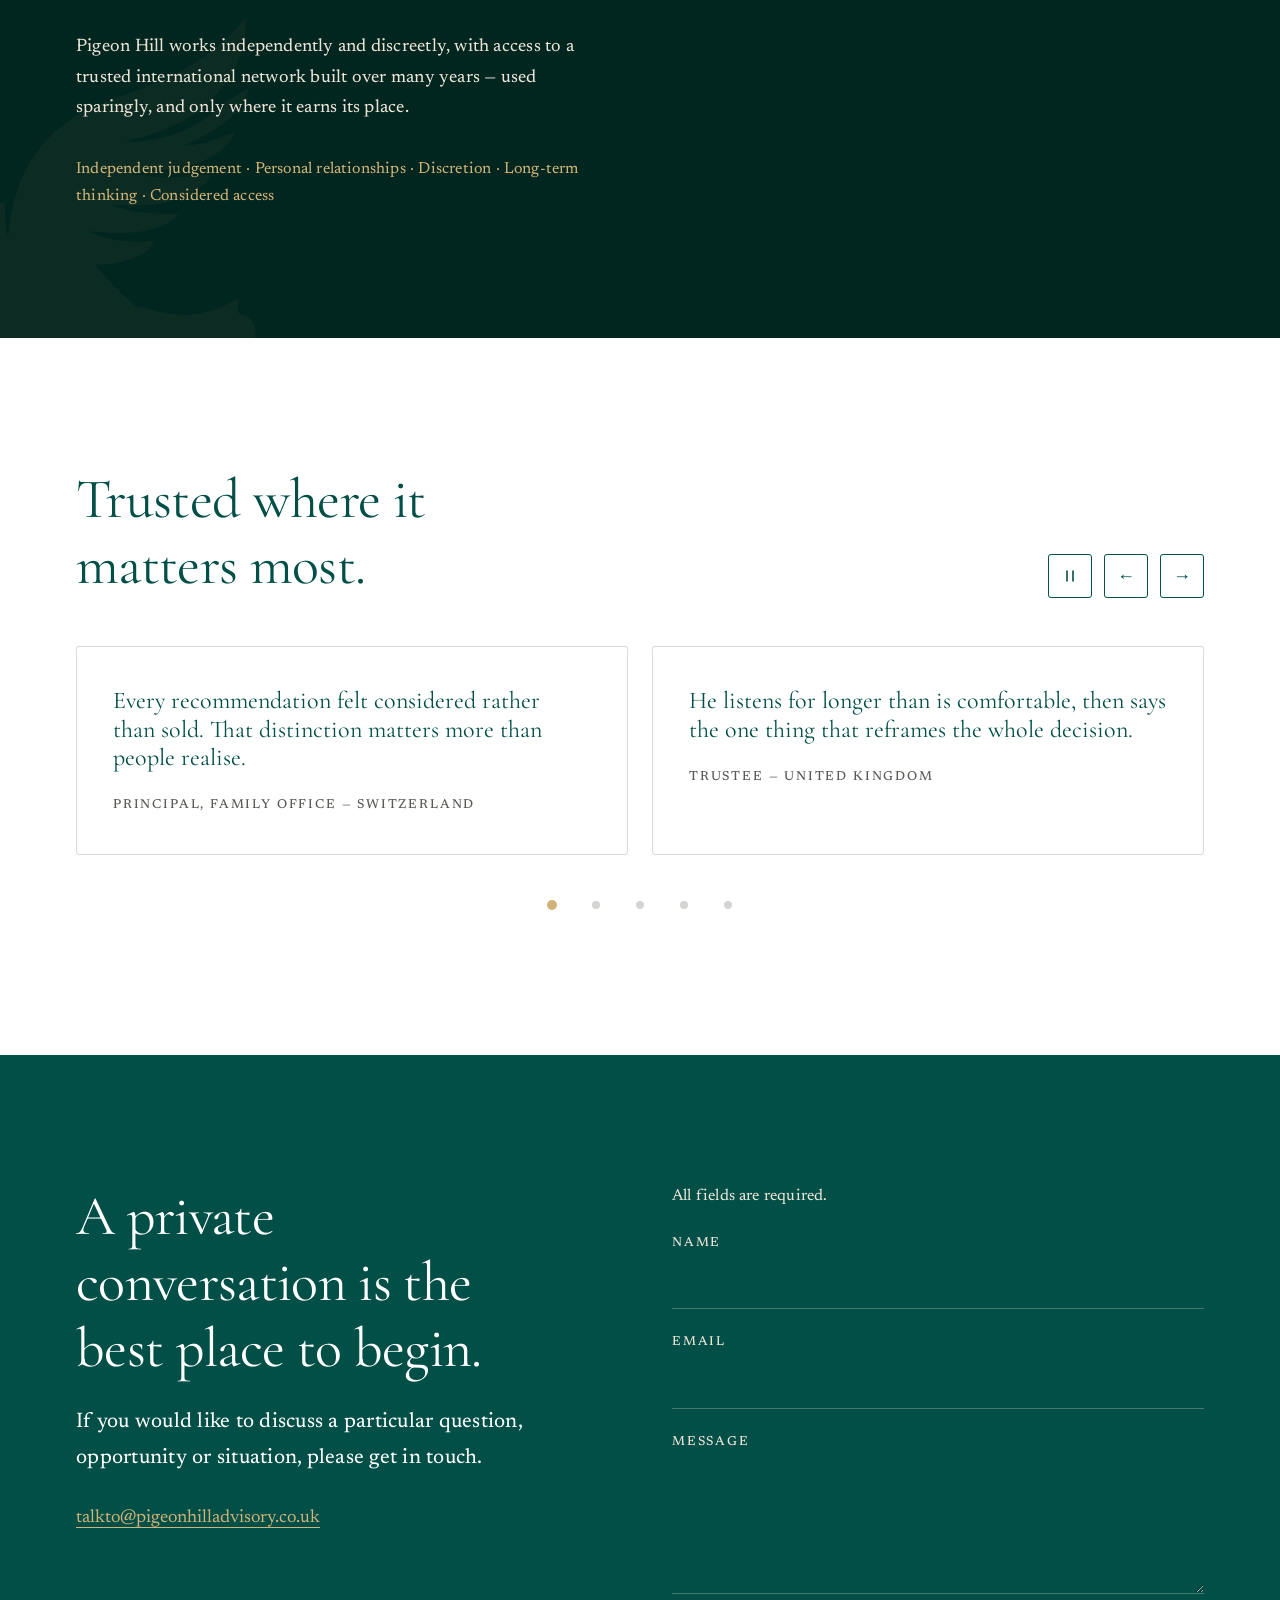
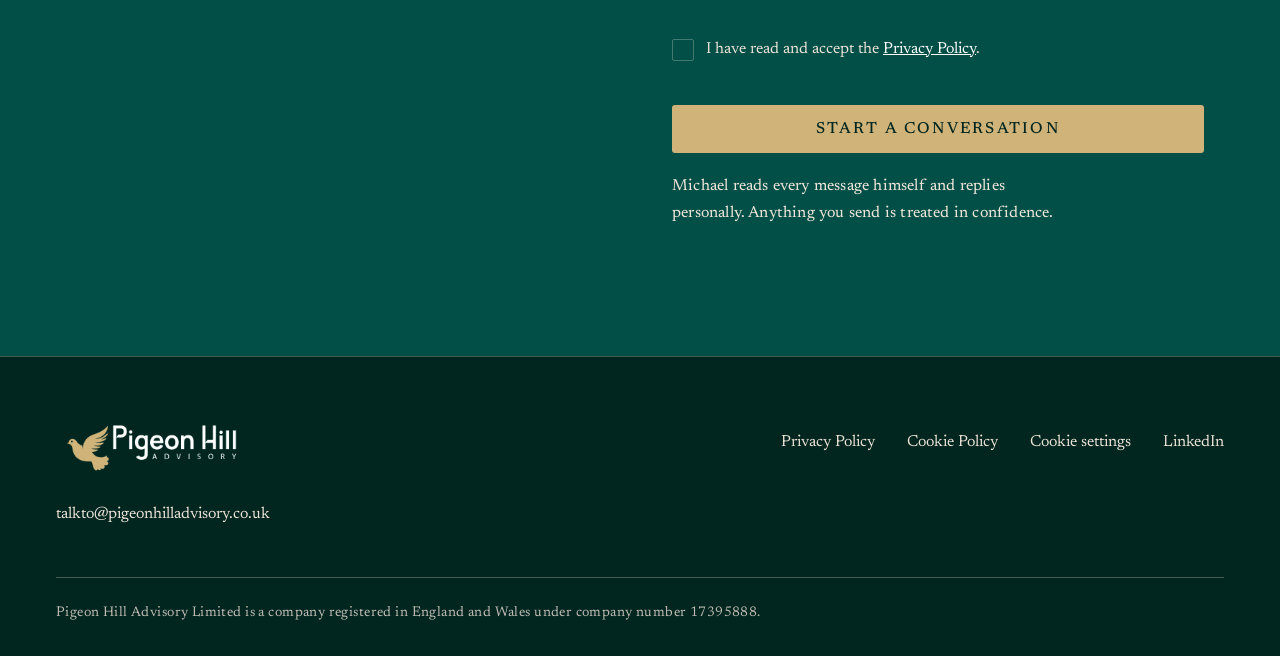
==== commit 78a10d40: "Form, carousel and touch targets: inline errors, in-page send, pause control Contact form - "All fie" ====
--- a/index.html
+++ b/index.html
@@ -275,8 +275,12 @@
       <div class="perspectives-head reveal">
         <h2 class="h-display h-display--proof">Trusted where it matters most.</h2>
         <div class="perspectives-controls">
-          <button type="button" class="btn btn--solid btn--sm carousel-arrow" data-carousel-prev aria-label="Previous perspective"><span>&larr;</span></button>
-          <button type="button" class="btn btn--solid btn--sm carousel-arrow" data-carousel-next aria-label="Next perspective"><span>&rarr;</span></button>
+          <button type="button" class="btn btn--sm carousel-arrow" data-carousel-toggle aria-label="Pause automatic rotation">
+            <svg class="carousel-arrow__icon" data-icon-pause viewBox="0 0 16 16" width="16" height="16" aria-hidden="true" focusable="false"><path d="M5 3v10M11 3v10" fill="none" stroke="currentColor" stroke-width="1.6" stroke-linecap="round"/></svg>
+            <svg class="carousel-arrow__icon" data-icon-play viewBox="0 0 16 16" width="16" height="16" aria-hidden="true" focusable="false" hidden><path d="M5 3l8 5-8 5z" fill="none" stroke="currentColor" stroke-width="1.6" stroke-linejoin="round"/></svg>
+          </button>
+          <button type="button" class="btn btn--sm carousel-arrow" data-carousel-prev aria-label="Previous perspective"><span aria-hidden="true">&larr;</span></button>
+          <button type="button" class="btn btn--sm carousel-arrow" data-carousel-next aria-label="Next perspective"><span aria-hidden="true">&rarr;</span></button>
         </div>
       </div>
 
@@ -323,31 +327,37 @@
         </div>
 
         <div class="reveal reveal--d1">
-          <div class="contact-confirm" data-form-confirm hidden>
+          <div class="contact-confirm" data-form-confirm role="status" tabindex="-1" hidden>
             <p>Thank you.</p>
             <p>Your message has been received. Michael will be in touch directly.</p>
           </div>
 
           <form class="contact-form" data-contact-form novalidate action="https://usebasin.com/f/d5da3bb803e0" method="post">
+            <p class="form-note">All fields are required.</p>
             <div class="field">
               <label class="field__label field__label--dark" for="ph-name">Name</label>
-              <input class="field__control field__control--dark" type="text" id="ph-name" name="name" autocomplete="name">
+              <input class="field__control field__control--dark" type="text" id="ph-name" name="name" autocomplete="name" aria-required="true" aria-describedby="ph-name-error">
+              <p class="field__error" id="ph-name-error" data-field-error="name" hidden></p>
             </div>
             <div class="field">
               <label class="field__label field__label--dark" for="ph-email">Email</label>
-              <input class="field__control field__control--dark" type="email" id="ph-email" name="email" autocomplete="email">
+              <input class="field__control field__control--dark" type="email" id="ph-email" name="email" autocomplete="email" aria-required="true" aria-describedby="ph-email-error">
+              <p class="field__error" id="ph-email-error" data-field-error="email" hidden></p>
             </div>
             <div class="field">
               <label class="field__label field__label--dark" for="ph-message">Message</label>
-              <textarea class="field__control field__control--dark" id="ph-message" name="message" rows="4"></textarea>
+              <textarea class="field__control field__control--dark" id="ph-message" name="message" rows="4" aria-required="true" aria-describedby="ph-message-error"></textarea>
+              <p class="field__error" id="ph-message-error" data-field-error="message" hidden></p>
             </div>
             <label class="checkbox checkbox--dark" for="ph-consent">
-              <input type="checkbox" id="ph-consent" name="consent">
+              <input type="checkbox" id="ph-consent" name="consent" aria-required="true" aria-describedby="ph-consent-error">
               <span class="checkbox__box" aria-hidden="true"><span class="checkbox__tick"></span></span>
-              <span class="checkbox__label">I have read and accept the <a href="./privacy-policy.html" style="color:white">Privacy Policy</a>.</span>
+              <span class="checkbox__label">I have read and accept the <a href="./privacy-policy.html" class="checkbox__link">Privacy Policy</a>.</span>
             </label>
-            <div class="form-error" data-form-error hidden></div>
-            <button type="submit" class="btn btn--solid btn--lg btn--dark" style="margin-top:8px">Start a conversation</button>
+            <p class="field__error" id="ph-consent-error" data-field-error="consent" hidden></p>
+            <div class="form-error" data-form-error role="alert" hidden></div>
+            <button type="submit" class="btn btn--solid btn--lg btn--dark" data-form-submit>Start a conversation</button>
+            <p class="form-assurance">Michael reads every message himself and replies personally. Anything you send is treated in confidence.</p>
           </form>
         </div>
       </div>
--- a/assets/css/tokens.css
+++ b/assets/css/tokens.css
@@ -90,6 +90,7 @@
 --status-positive:#3f6b52;
 --status-caution:#9d7c40;
 --status-critical:#8a3f38;
+--status-critical-on-inverse:#f4bdb4; /* error text and rules on forest grounds */
 --status-neutral:var(--ink-500);
 
 /* ---- Type families ---- */
--- a/assets/css/style.css
+++ b/assets/css/style.css
@@ -45,9 +45,9 @@
 
 .btn--hero{background:transparent;color:var(--text-on-inverse-strong);border:2px solid var(--gold-500);border-radius:5px;transition-duration:var(--duration-fade),var(--duration-fade),var(--duration-fade),var(--duration-fast)}
 
-.carousel-arrow{background:var(--gold-500);border-color:var(--gold-500);color:#fff}
-.carousel-arrow:focus-visible{background:var(--forest-700);border-color:var(--forest-700)}
-.carousel-arrow span{color:#fff}
+.carousel-arrow{width:44px;height:44px;min-height:44px;padding:0;background:transparent;border-color:var(--forest-700);color:var(--forest-700);font-size:1.125rem;letter-spacing:0}
+.carousel-arrow:focus-visible{background:var(--forest-700);border-color:var(--forest-700);color:#fff}
+.carousel-arrow__icon[hidden]{display:none}
 
 @media (hover:hover){
   .btn--solid:hover{background:var(--forest-800)}
@@ -55,7 +55,7 @@
   .btn--outline:hover{color:var(--text-accent);border-color:var(--rule-accent)}
   .btn--outline.btn--dark:hover{color:var(--gold-500);border-color:var(--gold-500)}
   .btn--text:hover{color:var(--text-link-hover)}
-  .carousel-arrow:hover{background:var(--forest-700);border-color:var(--forest-700)}
+  .carousel-arrow:hover{background:var(--forest-700);border-color:var(--forest-700);color:#fff}
   .btn--hero:hover{background:var(--gold-500);color:var(--text-on-accent);border-color:var(--gold-500)}
 }
 
@@ -73,9 +73,9 @@
 .field__control.is-invalid{border-bottom-color:var(--status-critical);box-shadow:0 1px 0 0 var(--status-critical)}
 textarea.field__control{resize:vertical;line-height:var(--leading-body)}
 
-.checkbox{display:flex;gap:var(--space-3);align-items:flex-start;cursor:pointer}
+.checkbox{display:flex;gap:var(--space-3);align-items:flex-start;cursor:pointer;min-height:44px;padding:8px 0}
 .checkbox input{position:absolute;opacity:0;width:1px;height:1px}
-.checkbox__box{width:16px;height:16px;flex:0 0 16px;margin-top:4px;border:1px solid var(--border-field);background:transparent;border-radius:var(--radius-hairline);display:grid;place-items:center;transition:border-color var(--duration-fast) var(--ease-quiet),background-color var(--duration-fast) var(--ease-quiet)}
+.checkbox__box{width:22px;height:22px;flex:0 0 22px;margin-top:2px;border:1px solid var(--border-field);background:transparent;border-radius:var(--radius-hairline);display:grid;place-items:center;transition:border-color var(--duration-fast) var(--ease-quiet),background-color var(--duration-fast) var(--ease-quiet)}
 .checkbox--dark .checkbox__box{border-color:var(--rule-on-inverse)}
 .checkbox input:checked + .checkbox__box{border-color:var(--gold-500);background:var(--gold-500)}
 .checkbox__tick{width:8px;height:4px;border-left:1.5px solid var(--forest-900);border-bottom:1.5px solid var(--forest-900);transform:rotate(-45deg) translate(1px,-1px) scale(.5);opacity:0;transition:opacity var(--duration-fast) var(--ease-quiet),transform var(--duration-fast) var(--ease-quiet)}
@@ -85,8 +85,9 @@
 .checkbox input:focus-visible + .checkbox__box{outline:2px solid var(--focus-ring);outline-offset:3px}
 .checkbox__link{color:white;text-decoration:underline}
 .checkbox.is-invalid .checkbox__box{border-color:var(--status-critical)}
-
-.form-error{font:var(--type-body-sm);color:#f0b8b0}
+.checkbox--dark.is-invalid .checkbox__box{border-color:var(--status-critical-on-inverse)}
+
+.form-error{font:var(--type-body-sm);color:var(--status-critical-on-inverse)}
 
 /* ================= Definition list (expertise) ================= */
 .deflist{margin:0;border-top:1px solid var(--rule-hairline)}
@@ -212,7 +213,7 @@
 
 /* 24px buttons carry an 8px dot: the target meets WCAG 2.5.8 without the dots growing. */
 .carousel-dots{display:flex;gap:0;justify-content:center;margin-top:20px}
-.carousel-dots button{width:24px;height:24px;border:0;padding:0;margin:0;cursor:pointer;background:transparent;border-radius:50%;display:grid;place-items:center}
+.carousel-dots button{width:44px;height:44px;border:0;padding:0;margin:0;cursor:pointer;background:transparent;border-radius:50%;display:grid;place-items:center}
 .carousel-dots button::before{content:"";width:8px;height:8px;border-radius:50%;background:rgba(58,57,55,.22);transition:background-color var(--duration-base) var(--ease-quiet),transform var(--duration-base) var(--ease-quiet)}
 .carousel-dots button.is-active::before{background:var(--gold-500);transform:scale(1.25)}
 .carousel-dots button:focus-visible{outline:2px solid var(--focus-ring);outline-offset:-2px}
@@ -230,9 +231,9 @@
 .site-footer__inner{max-width:var(--container-max);margin:0 auto}
 .site-footer__top{display:flex;flex-wrap:wrap;gap:40px;justify-content:space-between;padding-bottom:40px;border-bottom:1px solid var(--rule-on-inverse)}
 .site-footer__brand img{height:54px;width:auto;margin-bottom:18px}
-.site-footer__brand a{display:block;font:var(--type-body-sm);color:var(--text-on-inverse);text-decoration:none;border-bottom:0}
-.site-footer__links{display:flex;flex-wrap:wrap;gap:32px;align-items:flex-start;font:var(--type-body-sm)}
-.site-footer__links a,.site-footer__links button{color:var(--text-on-inverse);text-decoration:none;border-bottom:0;background:none;border:0;padding:0;cursor:pointer;font:var(--type-body-sm);transition:color var(--duration-fast) var(--ease-quiet)}
+.site-footer__brand a{display:flex;align-items:center;min-height:44px;font:var(--type-body-sm);color:var(--text-on-inverse);text-decoration:none;border-bottom:0}
+.site-footer__links{display:flex;flex-wrap:wrap;gap:0 32px;align-items:flex-start;font:var(--type-body-sm)}
+.site-footer__links a,.site-footer__links button{display:inline-flex;align-items:center;min-height:44px;color:var(--text-on-inverse);text-decoration:none;border-bottom:0;background:none;border:0;padding:0;cursor:pointer;font:var(--type-body-sm);transition:color var(--duration-fast) var(--ease-quiet)}
 .site-footer__links a.is-current{color:var(--gold-500)}
 @media (hover:hover){
   .site-footer__links a:hover,.site-footer__links button:hover{color:var(--gold-500)}
@@ -309,3 +310,12 @@
    (Newsreader is a variable font, so 430 is a real weight). Declared last so it wins over the font shorthands above. */
 .section--forest p,.section--deep p,.site-footer p,.cookie-banner p{font-weight:var(--weight-on-inverse);letter-spacing:var(--tracking-on-inverse);line-height:var(--leading-on-inverse)}
 .site-nav:not(.is-scrolled) .site-nav__link{font-weight:var(--weight-on-inverse)}
+
+/* ================= Contact form: guidance and errors ================= */
+.form-note,.form-assurance{margin:0;font:var(--type-body-sm);color:var(--text-on-inverse)}
+.form-assurance{max-width:var(--measure-narrow);margin-top:-4px}
+.contact-form .btn{margin-top:8px}
+.field__error{margin:8px 0 0;font:var(--type-body-sm);color:var(--status-critical-on-inverse)}
+.field__control--dark.is-invalid{border-bottom-color:var(--status-critical-on-inverse);box-shadow:0 1px 0 0 var(--status-critical-on-inverse)}
+.contact-form .btn[disabled]{opacity:.7;cursor:progress}
+.checkbox + .field__error{margin-top:-14px}
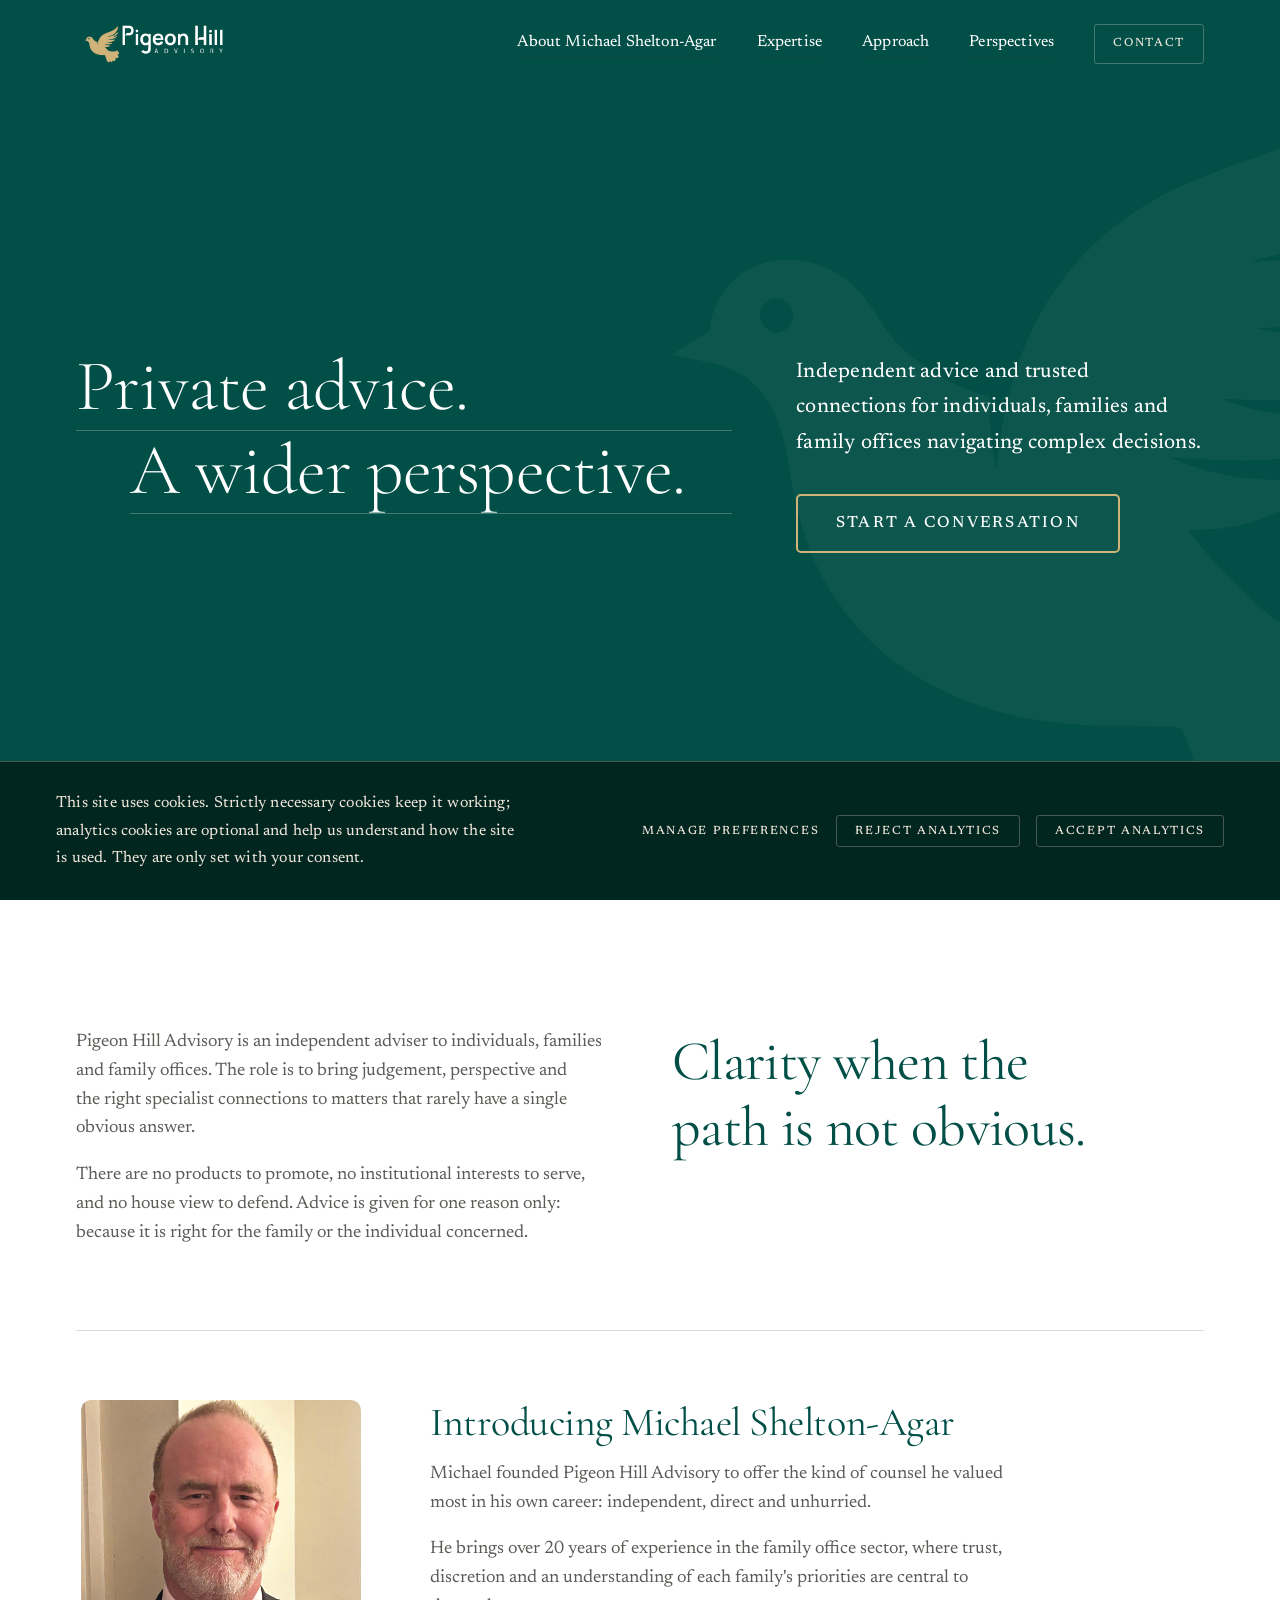
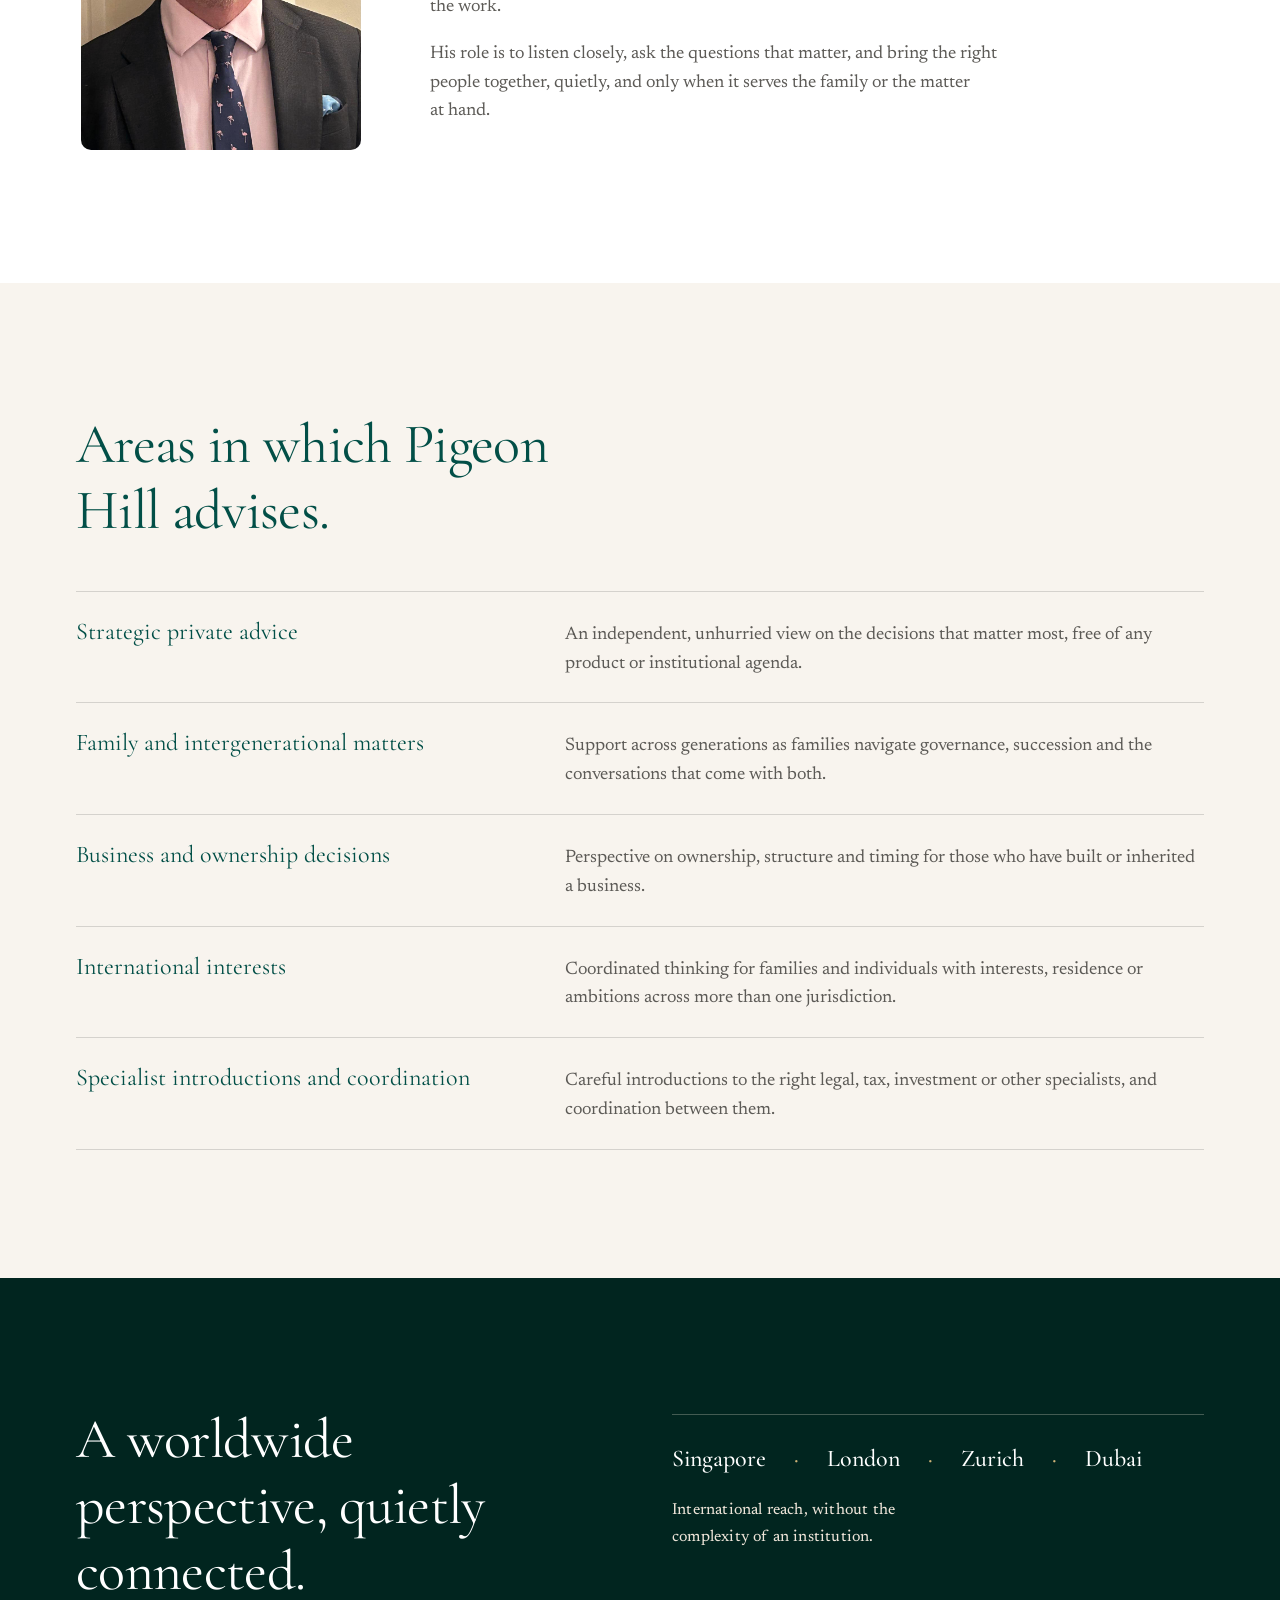
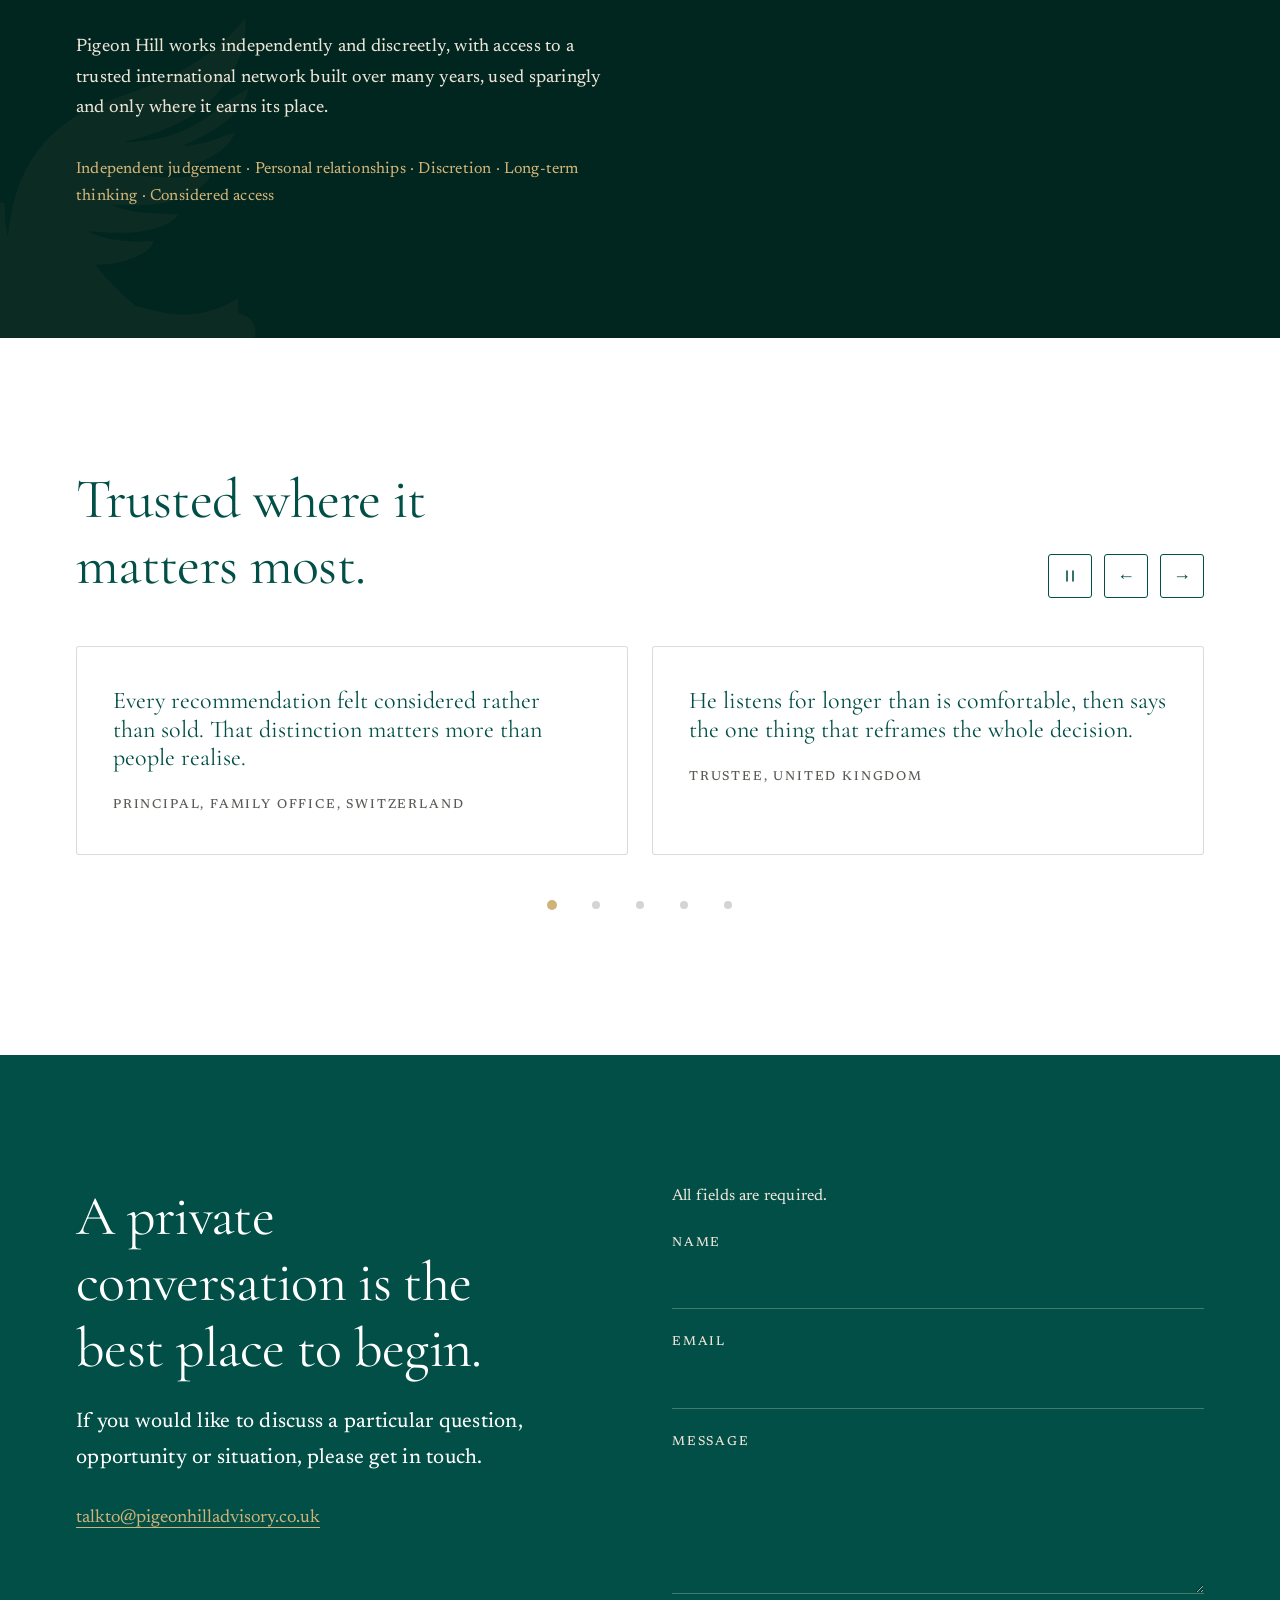
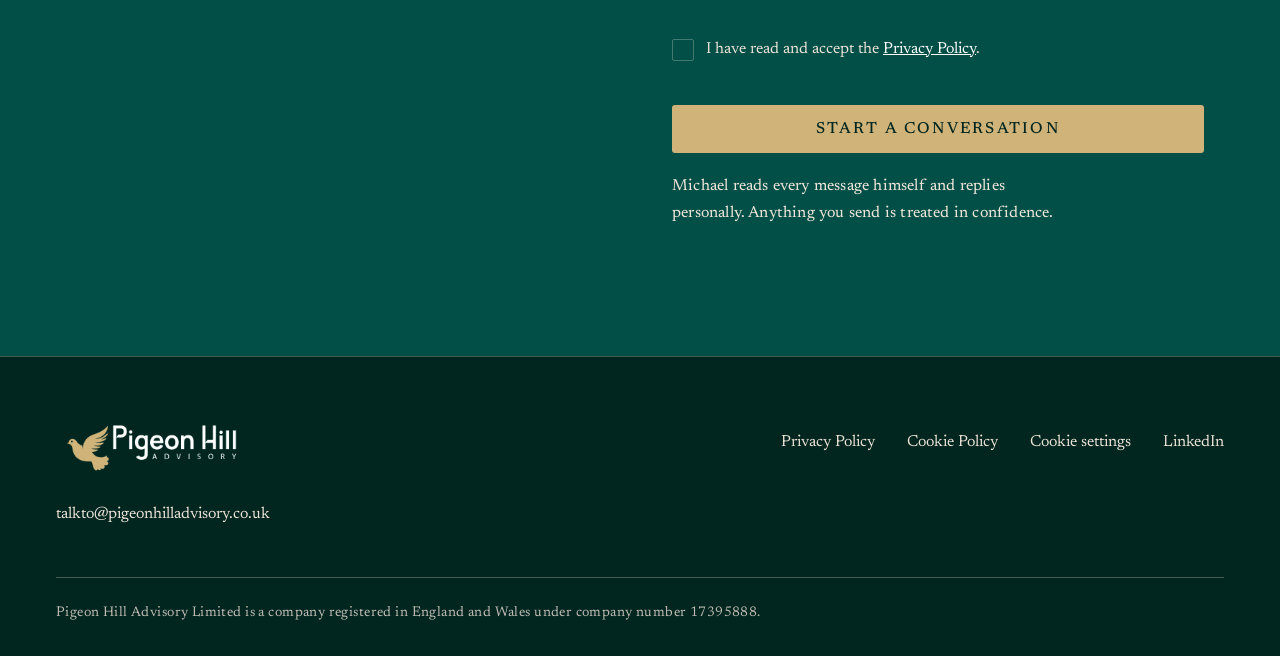
==== commit 77e25abc: "Copy: replace em dashes with commas or hyphens Visible copy now uses commas (bio paragraph, network " ====
--- a/index.html
+++ b/index.html
@@ -3,7 +3,7 @@
 <head>
 <meta charset="utf-8">
 <meta name="viewport" content="width=device-width, initial-scale=1">
-<title>Pigeon Hill Advisory — Private advice. A wider perspective.</title>
+<title>Pigeon Hill Advisory - Private advice. A wider perspective.</title>
 <meta name="description" content="Independent advice and trusted connections for individuals, families and family offices navigating complex decisions.">
 <meta name="keywords" content="private advisory, family office advice, wealth management, strategic advice, independent adviser, family governance, international wealth">
 <meta name="author" content="Michael Shelton-Agar">
@@ -15,7 +15,7 @@
 <!-- OpenGraph Tags for Social Media Sharing -->
 <meta property="og:type" content="website">
 <meta property="og:url" content="https://pigeonhilladvisory.co.uk/">
-<meta property="og:title" content="Pigeon Hill Advisory — Private advice. A wider perspective.">
+<meta property="og:title" content="Pigeon Hill Advisory - Private advice. A wider perspective.">
 <meta property="og:description" content="Independent advice and trusted connections for individuals, families and family offices navigating complex decisions.">
 <meta property="og:site_name" content="Pigeon Hill Advisory">
 <meta property="og:locale" content="en_GB">
@@ -26,14 +26,14 @@
 <meta property="og:image:type" content="image/jpeg">
 <meta property="og:image:width" content="1200">
 <meta property="og:image:height" content="630">
-<meta property="og:image:alt" content="Pigeon Hill Advisory — Private advice. A wider perspective.">
+<meta property="og:image:alt" content="Pigeon Hill Advisory - Private advice. A wider perspective.">
 
 <!-- Twitter Card Tags -->
 <meta name="twitter:card" content="summary_large_image">
-<meta name="twitter:title" content="Pigeon Hill Advisory — Private advice. A wider perspective.">
+<meta name="twitter:title" content="Pigeon Hill Advisory - Private advice. A wider perspective.">
 <meta name="twitter:description" content="Independent advice and trusted connections for individuals, families and family offices navigating complex decisions.">
 <meta name="twitter:image" content="https://pigeonhilladvisory.co.uk/assets/img/og-share.jpg">
-<meta name="twitter:image:alt" content="Pigeon Hill Advisory — Private advice. A wider perspective.">
+<meta name="twitter:image:alt" content="Pigeon Hill Advisory - Private advice. A wider perspective.">
 
 <!-- Schema.org Structured Data (JSON-LD) for Search Engines and AI -->
 <script type="application/ld+json">
@@ -131,7 +131,7 @@
 
 <nav class="site-nav" aria-label="Primary" data-nav>
   <div class="site-nav__inner">
-    <a href="#hero" class="site-nav__logo" aria-label="Pigeon Hill Advisory — home">
+    <a href="#hero" class="site-nav__logo" aria-label="Pigeon Hill Advisory - home">
       <img data-nav-logo
            src="./assets/img/logo-horizontal-reversed.png"
            data-src-reversed="./assets/img/logo-horizontal-reversed.png"
@@ -207,7 +207,7 @@
           <h2>Introducing Michael Shelton-Agar</h2>
           <p>Michael founded Pigeon Hill Advisory to offer the kind of counsel he valued most in his own career: independent, direct and unhurried.</p>
           <p>He brings over 20 years of experience in the family office sector, where trust, discretion and an understanding of each family's priorities are central to the work.</p>
-          <p>His role is to listen closely, ask the questions that matter, and bring the right people together — quietly, and only when it serves the family or the matter at hand.</p>
+          <p>His role is to listen closely, ask the questions that matter, and bring the right people together, quietly, and only when it serves the family or the matter at hand.</p>
         </div>
       </div>
     </div>
@@ -249,7 +249,7 @@
       <div class="row">
         <div class="reveal">
           <h2 class="h-display h-display--on-inverse h-display--approach">A worldwide perspective, quietly connected.</h2>
-          <p class="lead-on-inverse">Pigeon Hill works independently and discreetly, with access to a trusted international network built over many years — used sparingly, and only where it earns its place.</p>
+          <p class="lead-on-inverse">Pigeon Hill works independently and discreetly, with access to a trusted international network built over many years, used sparingly and only where it earns its place.</p>
           <p class="approach-keywords">Independent judgement &middot; Personal relationships &middot; Discretion &middot; Long-term thinking &middot; Considered access</p>
         </div>
         <div class="reveal reveal--d2" style="padding-top:8px">
@@ -287,23 +287,23 @@
       <div class="carousel" data-carousel tabindex="0" role="region" aria-label="Client perspectives, use left and right arrow keys to navigate">
         <div class="carousel__card">
           <blockquote class="carousel__quote">Every recommendation felt considered rather than sold. That distinction matters more than people realise.</blockquote>
-          <div class="carousel__attribution">Principal, family office — Switzerland</div>
+          <div class="carousel__attribution">Principal, family office, Switzerland</div>
         </div>
         <div class="carousel__card">
           <blockquote class="carousel__quote">He listens for longer than is comfortable, then says the one thing that reframes the whole decision.</blockquote>
-          <div class="carousel__attribution">Trustee — United Kingdom</div>
+          <div class="carousel__attribution">Trustee, United Kingdom</div>
         </div>
         <div class="carousel__card">
           <blockquote class="carousel__quote">The introductions were exactly right, and there were fewer of them than we expected.</blockquote>
-          <div class="carousel__attribution">Managing Director — Singapore</div>
+          <div class="carousel__attribution">Managing Director, Singapore</div>
         </div>
         <div class="carousel__card">
           <blockquote class="carousel__quote">No agenda beyond ours. That is rarer than it should be.</blockquote>
-          <div class="carousel__attribution">Family Office Director — United States</div>
+          <div class="carousel__attribution">Family Office Director, United States</div>
         </div>
         <div class="carousel__card">
           <blockquote class="carousel__quote">Discretion was never mentioned. It was simply how everything was handled.</blockquote>
-          <div class="carousel__attribution">Private Investor — United Arab Emirates</div>
+          <div class="carousel__attribution">Private Investor, United Arab Emirates</div>
         </div>
       </div>
 
--- a/assets/css/style.css
+++ b/assets/css/style.css
@@ -92,7 +92,7 @@
 /* ================= Definition list (expertise) ================= */
 .deflist{margin:0;border-top:1px solid var(--rule-hairline)}
 .deflist__row{display:grid;grid-template-columns:1fr 1.4fr;gap:var(--space-6);padding:var(--space-5) 0;border-bottom:1px solid var(--rule-hairline);align-items:baseline}
-/* The list carries .reveal purely as the observer's trigger — the rows do the animating,
+/* The list carries .reveal purely as the observer's trigger - the rows do the animating,
    so the cascade fires once for the whole group. Staggering each row's own observer
    instead would leave the lower rows sitting on screen waiting out their delay.
    nth-child rather than numbered classes: adding or removing a row needs no markup
@@ -131,7 +131,7 @@
 .site-nav.is-scrolled .site-nav__link::before{background-color:#000}
 
 /* Nav buttons (Contact, Menu) sit on a transparent/forest ground until scrolled,
-   then on a bone ground — recolour them the same way the plain nav links are. */
+   then on a bone ground - recolour them the same way the plain nav links are. */
 .site-nav__inner .btn--outline{color:var(--text-on-inverse);border-color:var(--rule-on-inverse);transition-duration:var(--duration-fade),var(--duration-fade),var(--duration-fade),var(--duration-fast)}
 .site-nav.is-scrolled .site-nav__inner .btn--outline{color:var(--text-body);border-color:var(--rule-strong)}
 
@@ -204,7 +204,7 @@
 .perspectives-controls{display:flex;gap:12px}
 
 /* scroll-behavior inherits, and the smooth value on html would re-animate every frame
-   of the scripted slide — a lagging chase that overshoots the card. */
+   of the scripted slide - a lagging chase that overshoots the card. */
 .carousel{display:flex;gap:24px;overflow-x:auto;scroll-behavior:auto;scroll-snap-type:x mandatory;padding-bottom:8px;scrollbar-width:none}
 .carousel::-webkit-scrollbar{display:none}
 .carousel__card{flex:0 0 calc((100% - 24px) / 2);scroll-snap-align:start;border:1px solid var(--rule-hairline);border-radius:var(--radius-sm);padding:40px 36px;background:var(--surface-card)}
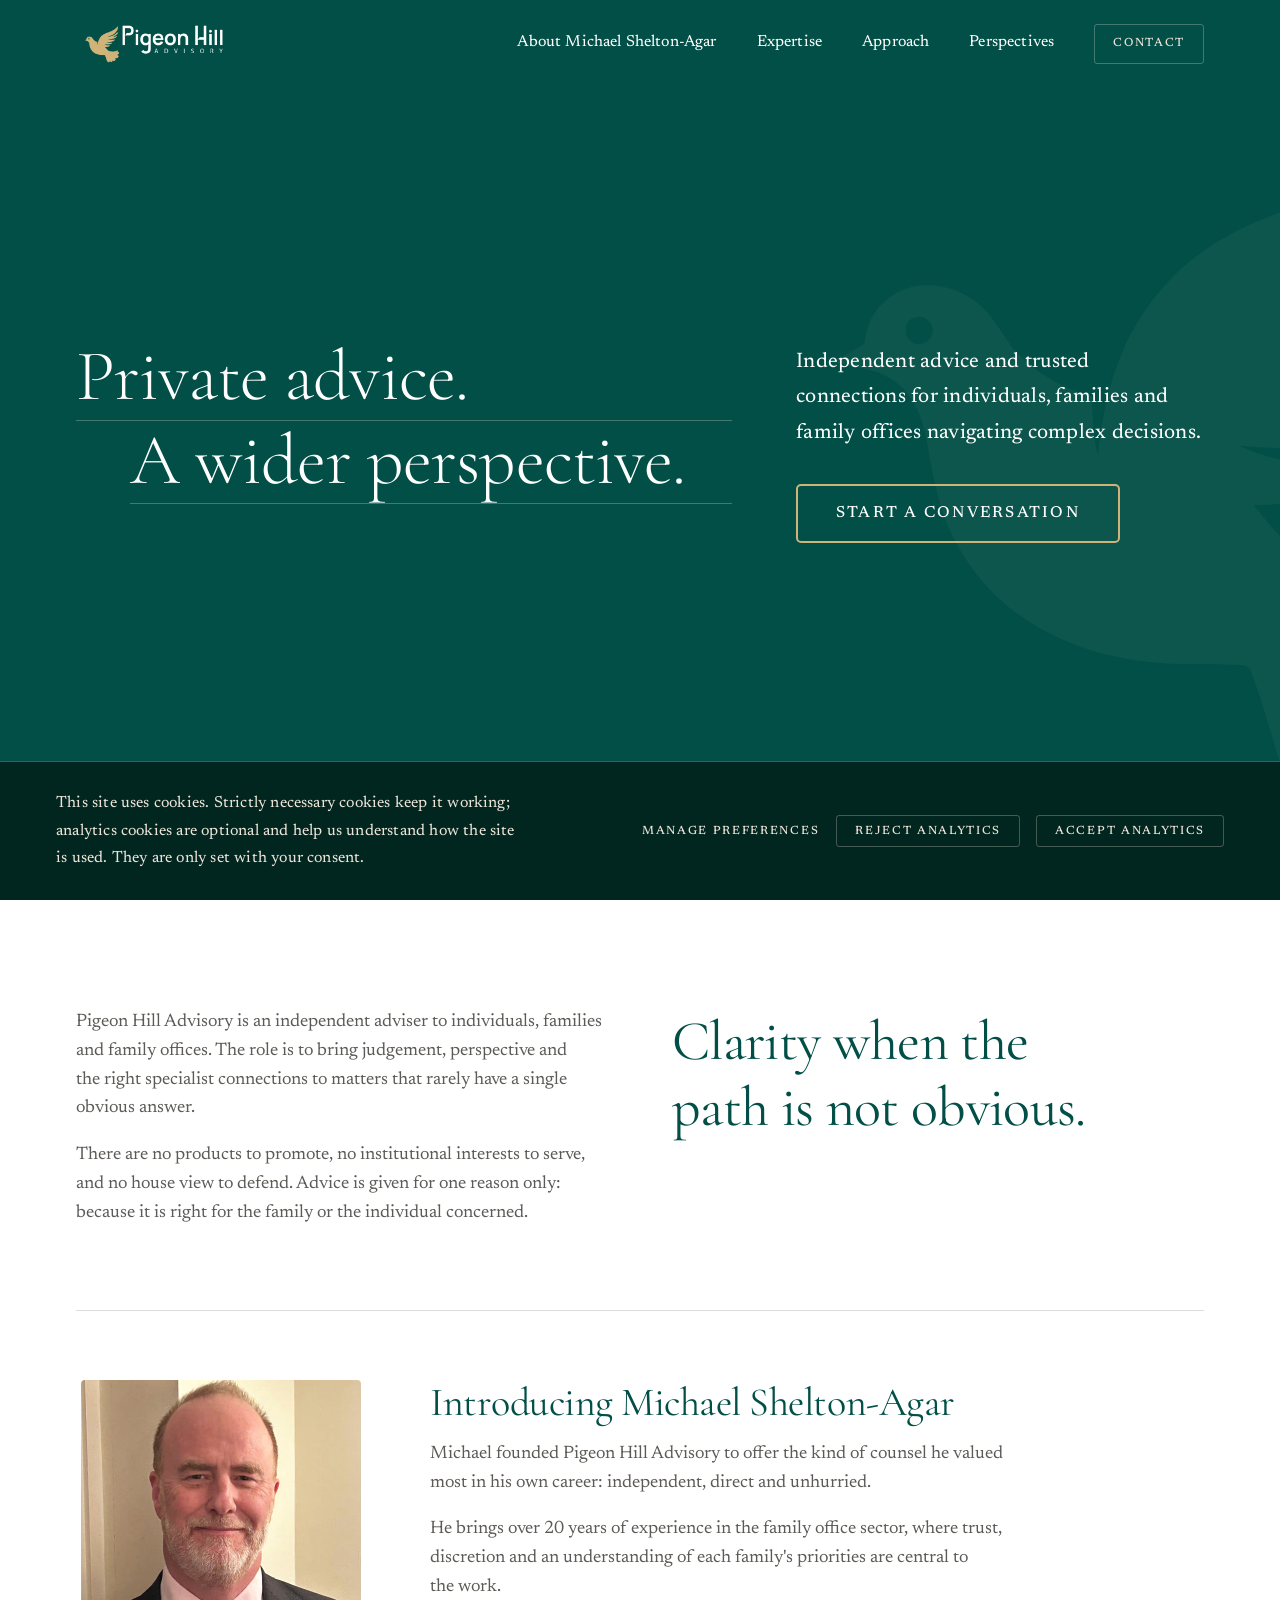
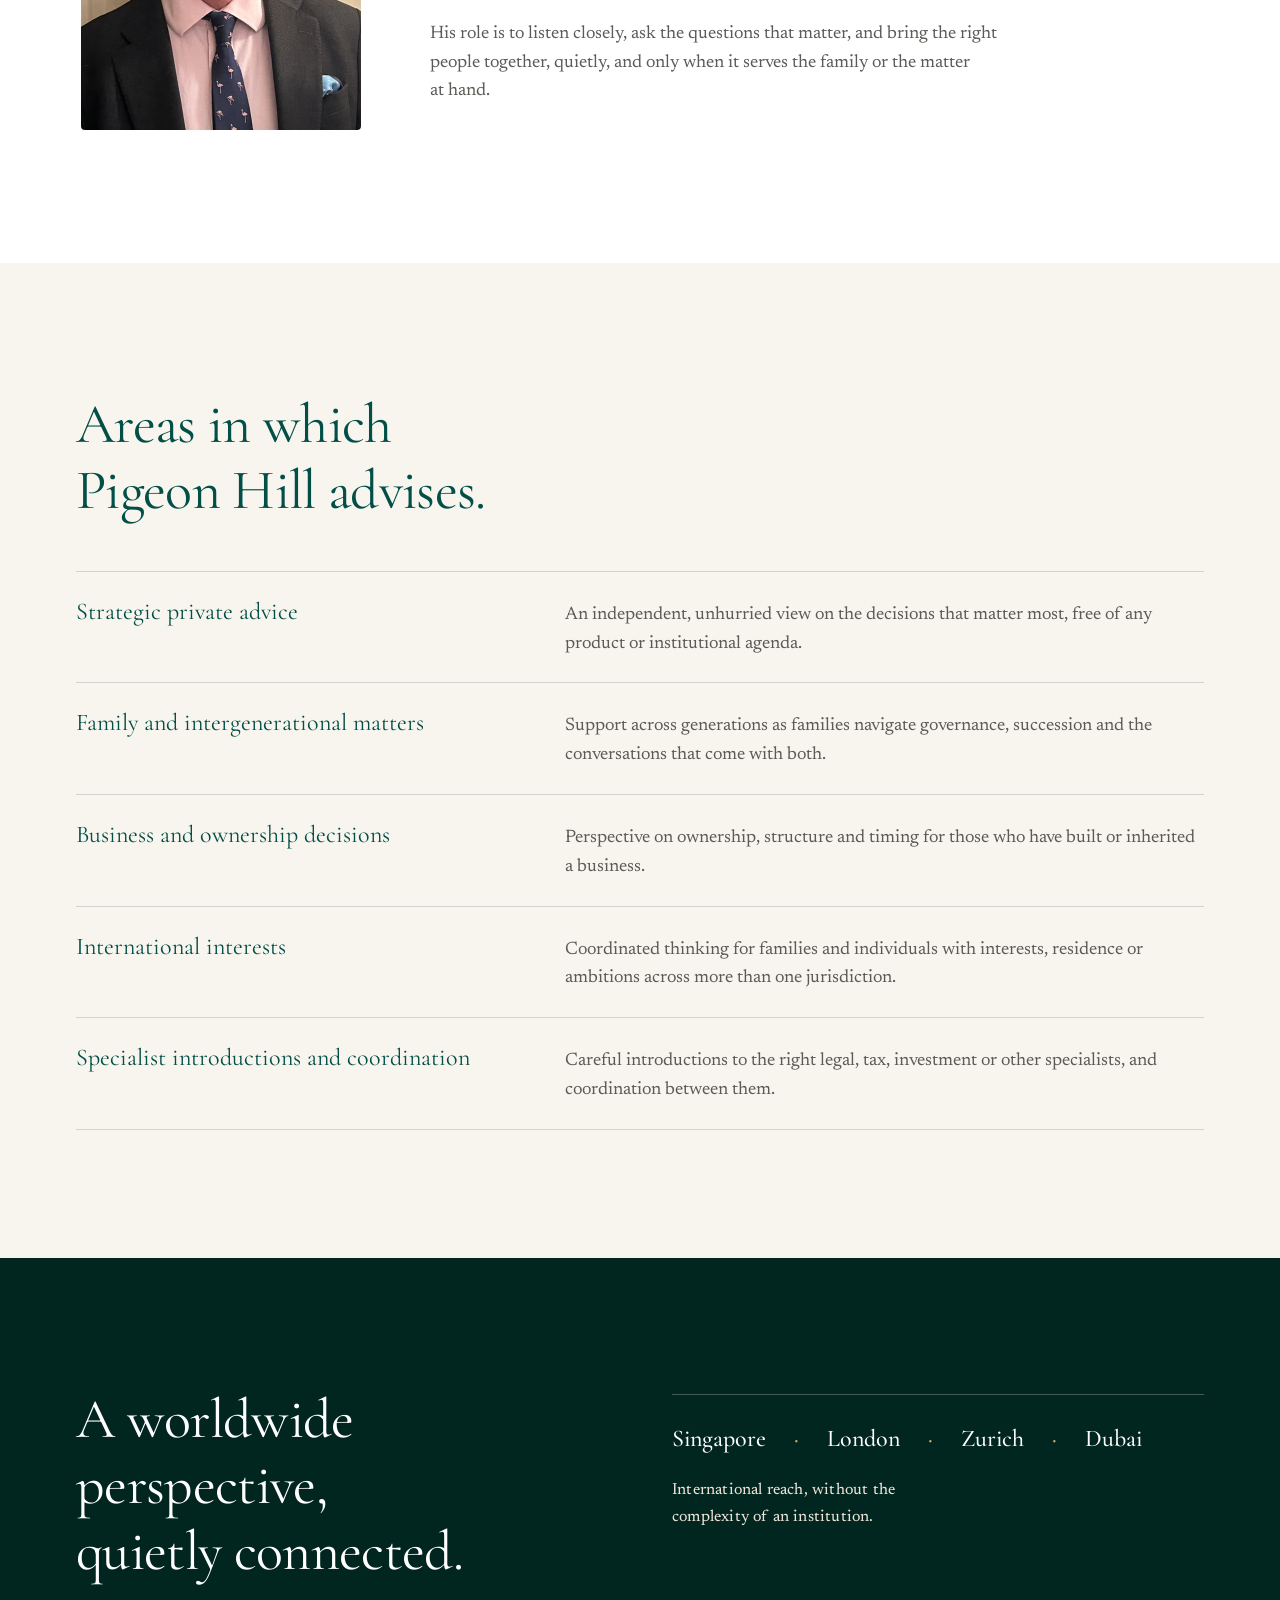
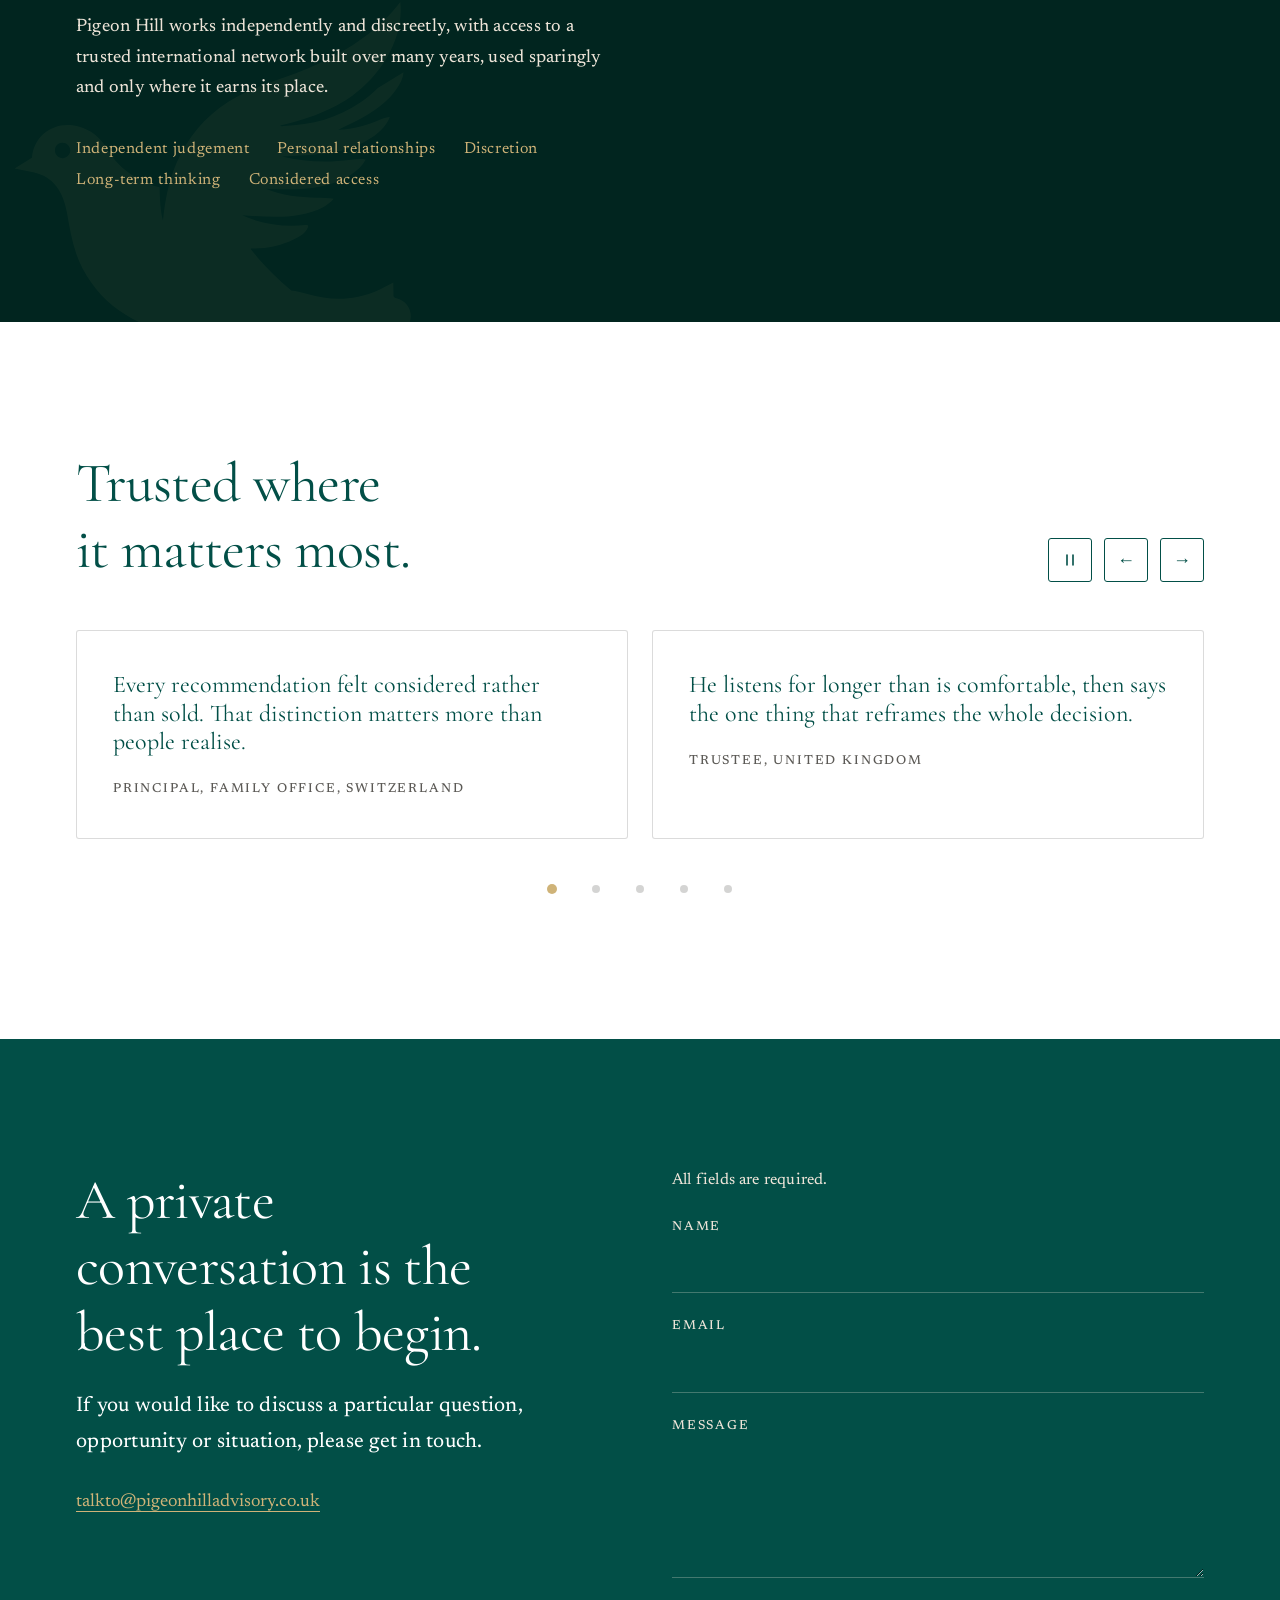
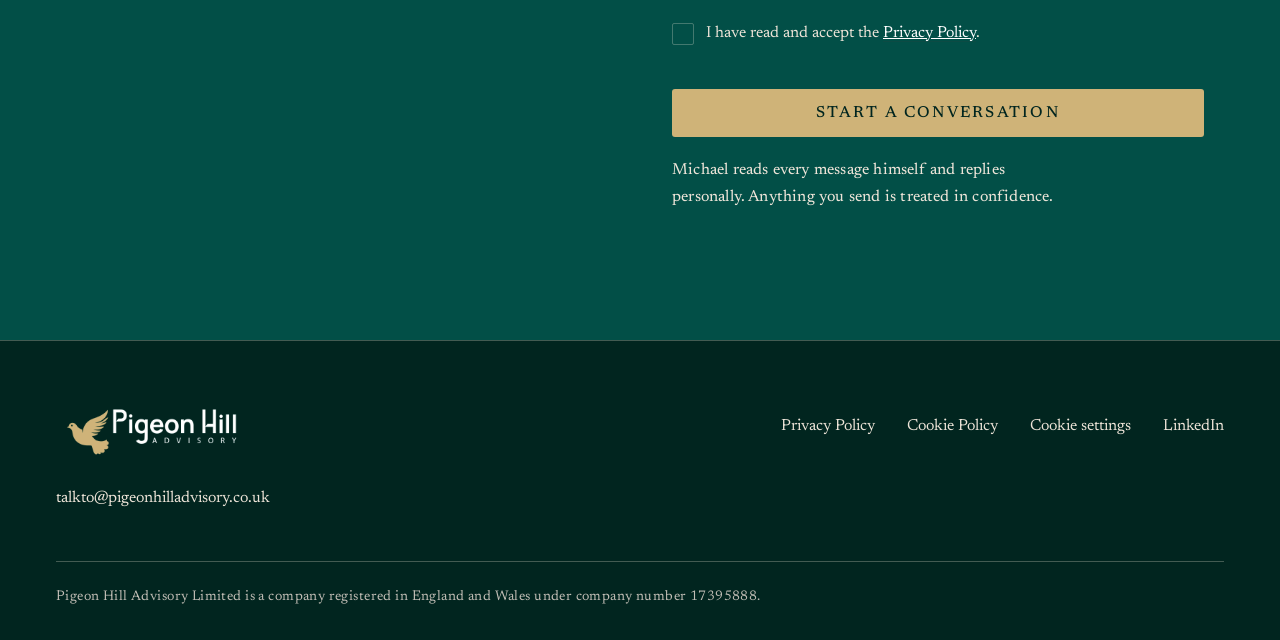
==== commit c64f2189: "Polish pass: valid markup, image sizing, spacing, cleanup - Hero h1 now contains spans instead of di" ====
--- a/index.html
+++ b/index.html
@@ -133,7 +133,7 @@
   <div class="site-nav__inner">
     <a href="#hero" class="site-nav__logo" aria-label="Pigeon Hill Advisory - home">
       <img data-nav-logo
-           src="./assets/img/logo-horizontal-reversed.png"
+           src="./assets/img/logo-horizontal-reversed.png" width="1080" height="300"
            data-src-reversed="./assets/img/logo-horizontal-reversed.png"
            data-src-gold="./assets/img/logo-PGA-black-on-white.png"
            alt="Pigeon Hill Advisory">
@@ -153,7 +153,7 @@
 
 <div class="mobile-menu" role="dialog" aria-modal="true" aria-label="Site navigation" data-mobile-menu hidden>
   <div class="mobile-menu__top">
-    <img src="./assets/img/logo-horizontal-reversed.png" alt="Pigeon Hill Advisory">
+    <img src="./assets/img/logo-horizontal-reversed.png" width="1080" height="300" alt="Pigeon Hill Advisory">
     <button type="button" class="btn btn--text" data-menu-close>Close</button>
   </div>
   <div class="mobile-menu__links">
@@ -168,13 +168,13 @@
 <main id="main-content">
 
   <section id="hero" class="section section--forest hero">
-    <img src="./assets/img/mark-dove-cream.svg" alt="" aria-hidden="true" class="section__watermark section__watermark--tr" data-parallax>
+    <img src="./assets/img/mark-dove-cream.svg" width="706" height="748" alt="" aria-hidden="true" class="section__watermark section__watermark--tr" data-parallax>
     <div class="container">
       <div class="hero__grid">
         <div class="hero__headline reveal">
           <h1 class="hero-lines">
-            <div class="hero-lines__line"><span>Private advice.</span></div>
-            <div class="hero-lines__line hero-lines__line--2"><span>A wider perspective.</span></div>
+            <span class="hero-lines__line"><span>Private advice.</span></span>
+            <span class="hero-lines__line hero-lines__line--2"><span>A wider perspective.</span></span>
           </h1>
         </div>
         <div class="hero__aside reveal reveal--d1">
@@ -197,13 +197,13 @@
         </div>
       </div>
 
-      <hr class="ph-rule" style="margin:64px 0">
-
-      <div class="row" style="align-items:flex-start">
+      <hr class="ph-rule about-divider">
+
+      <div class="row row--top">
         <div class="about-portrait-wrap reveal">
-          <img class="about-portrait" src="./assets/img/portrait-michael-2.jpg" alt="Michael Shelton-Agar, founder of Pigeon Hill Advisory">
-        </div>
-        <div class="about-bio reveal reveal--d2" style="padding-top:4px">
+          <img class="about-portrait" src="./assets/img/portrait-michael-2-560.jpg" srcset="./assets/img/portrait-michael-2-560.jpg 560w, ./assets/img/portrait-michael-2.jpg 994w" sizes="280px" width="560" height="768" loading="lazy" decoding="async" alt="Michael Shelton-Agar, founder of Pigeon Hill Advisory">
+        </div>
+        <div class="about-bio reveal reveal--d2">
           <h2>Introducing Michael Shelton-Agar</h2>
           <p>Michael founded Pigeon Hill Advisory to offer the kind of counsel he valued most in his own career: independent, direct and unhurried.</p>
           <p>He brings over 20 years of experience in the family office sector, where trust, discretion and an understanding of each family's priorities are central to the work.</p>
@@ -244,15 +244,15 @@
   </section>
 
   <section id="approach" class="section section--deep">
-    <img src="./assets/img/mark-dove-gold.svg" alt="" aria-hidden="true" class="section__watermark section__watermark--bl">
+    <img src="./assets/img/mark-dove-gold.svg" width="706" height="748" alt="" aria-hidden="true" class="section__watermark section__watermark--bl">
     <div class="container">
       <div class="row">
         <div class="reveal">
           <h2 class="h-display h-display--on-inverse h-display--approach">A worldwide perspective, quietly connected.</h2>
           <p class="lead-on-inverse">Pigeon Hill works independently and discreetly, with access to a trusted international network built over many years, used sparingly and only where it earns its place.</p>
-          <p class="approach-keywords">Independent judgement &middot; Personal relationships &middot; Discretion &middot; Long-term thinking &middot; Considered access</p>
-        </div>
-        <div class="reveal reveal--d2" style="padding-top:8px">
+          <ul class="approach-keywords"><li>Independent judgement</li><li>Personal relationships</li><li>Discretion</li><li>Long-term thinking</li><li>Considered access</li></ul>
+        </div>
+        <div class="reveal reveal--d2 approach-aside">
           <div class="approach-cities">
             <div class="approach-cities__row">
               <span class="approach-cities__city">Singapore</span>
@@ -370,7 +370,7 @@
   <div class="site-footer__inner">
     <div class="site-footer__top">
       <div class="site-footer__brand">
-        <a href="#top" aria-label="Back to top"><img src="./assets/img/logo-horizontal-reversed.png" alt="Pigeon Hill Advisory"></a>
+        <a href="#top" aria-label="Back to top"><img src="./assets/img/logo-horizontal-reversed.png" width="1080" height="300" alt="Pigeon Hill Advisory"></a>
         <a href="mailto:talkto@pigeonhilladvisory.co.uk">talkto@pigeonhilladvisory.co.uk</a>
       </div>
       <div class="site-footer__links">
--- a/assets/css/base.css
+++ b/assets/css/base.css
@@ -1,11 +1,13 @@
 *,*::before,*::after{box-sizing:border-box}
 html{-webkit-font-smoothing:antialiased;-moz-osx-font-smoothing:grayscale;scroll-behavior:smooth}
 /* The nav is fixed at 88px, so an anchor target landing at y=0 sits underneath it. */
-section[id]{scroll-margin-top:112px}
+section[id]{scroll-margin-top:88px} /* the fixed nav's height, so no strip of the previous section shows under it */
 body{margin:0;background:var(--surface-page);color:var(--text-body);font:var(--type-body);text-wrap:pretty;font-family:var(--font-body)}
-h1,h2,h3,h4{margin:0;font-family:var(--font-display);font-weight:var(--weight-light);color:var(--text-display);letter-spacing:var(--tracking-display)}
+h1,h2,h3,h4{margin:0;font-family:var(--font-display);font-weight:var(--weight-light);color:var(--text-display);letter-spacing:var(--tracking-display);text-wrap:balance}
 p{margin:0 0 1em}
 img{max-width:100%;display:block}
+input,textarea,button{font-family:inherit}
+input,textarea{caret-color:var(--gold-600)}
 a{color:var(--text-link);text-decoration:none;border-bottom:1px solid var(--rule-hairline);transition:color var(--duration-fast) var(--ease-quiet),border-color var(--duration-fast) var(--ease-quiet)}
 a:hover{color:var(--text-link-hover);border-bottom-color:var(--rule-accent)}
 ::selection{background:var(--gold-200);color:var(--ink-900)}
@@ -13,5 +15,5 @@
 .ph-eyebrow{font:var(--type-caption);text-transform:uppercase;letter-spacing:var(--tracking-eyebrow);color:var(--text-muted)}
 .ph-rule{border:0;border-top:1px solid var(--rule-hairline);margin:0}
 
-.skip-link{position:absolute;left:-9999px;top:0;padding:14px 22px;background:var(--ph-bone);color:var(--ph-ink);z-index:2000;font:var(--type-caption);text-transform:uppercase;letter-spacing:0.16em;border:0}
+.skip-link{position:absolute;left:-9999px;top:0;padding:14px 22px;background:var(--ph-bone);color:var(--ph-ink);z-index:2000;font:var(--type-caption);text-transform:uppercase;letter-spacing:var(--tracking-label);border:0}
 .skip-link:focus-visible{left:16px;top:16px}
--- a/assets/css/style.css
+++ b/assets/css/style.css
@@ -170,14 +170,14 @@
 }
 
 /* ================= Hero ================= */
-.hero{min-height:100vh;display:flex;align-items:center;justify-content:center;padding:0;overflow:hidden}
+.hero{min-height:100vh;min-height:min(100svh,880px);display:flex;align-items:center;justify-content:center;padding:0;overflow:hidden}
 .hero__grid{display:flex;flex-wrap:wrap;gap:64px;align-items:flex-start}
 .hero__headline{flex:2 1 480px;min-width:0}
 .hero__aside{flex:1 1 320px;min-width:0;padding-top:8px}
 .hero__lead{font:var(--type-body-lg);color:var(--text-on-inverse-strong);max-width:var(--measure-narrow);margin:0 0 32px}
 
 .hero-lines{margin:0}
-.hero-lines__line{border-bottom:1px solid var(--rule-on-inverse);padding:2px 0 0.18em}
+.hero-lines__line{display:block;border-bottom:1px solid var(--rule-on-inverse);padding:2px 0 0.18em}
 .hero-lines__line span{display:inline-block;white-space:nowrap;font-family:var(--font-display);font-weight:var(--weight-light);font-size:clamp(2.125rem,5.6vw,5rem);line-height:var(--leading-display);letter-spacing:var(--tracking-display);color:var(--text-on-inverse-strong)}
 .hero-lines__line--2{margin-left:clamp(18px,4.2vw,58px)}
 
@@ -185,16 +185,25 @@
 .about-strapline{font:var(--type-display-3);color:var(--text-display);margin:0;max-width:16ch}
 .about-body p{font:var(--type-body);color:var(--text-secondary);max-width:var(--measure-prose)}
 .about-portrait-wrap{flex:0 0 auto;padding:5px}
-.about-portrait{width:280px;max-width:100%;aspect-ratio:4/5;object-fit:cover;border-radius:10px;filter:saturate(.94) sepia(.06)}
+.about-portrait{width:280px;max-width:100%;height:auto;aspect-ratio:4/5;object-fit:cover;border-radius:var(--radius-md);filter:saturate(.94) sepia(.06)}
 .about-bio h2{font:var(--type-heading-1);color:var(--text-display);margin:0 0 14px}
 .about-bio p{font:var(--type-body);color:var(--text-secondary);max-width:var(--measure-prose);margin:0 0 18px}
 
 /* ================= Approach ================= */
 .approach-eyebrow{font:var(--type-caption);text-transform:uppercase;letter-spacing:var(--tracking-eyebrow);color:var(--gold-500);margin-bottom:20px}
-.approach-keywords{font:var(--type-body-sm);letter-spacing:0.04em;color:var(--gold-500);margin:32px 0 0;line-height:2}
+.approach-keywords{list-style:none;padding:0;display:flex;flex-wrap:wrap;gap:4px 28px;font:var(--type-body-sm);letter-spacing:0.04em;color:var(--gold-500);margin:32px 0 0;line-height:1.7}
+.about-divider{margin:64px 0}
+.row--top{align-items:flex-start}
+.about-bio{padding-top:4px}
+.approach-aside{padding-top:8px}
 .approach-cities{border-top:1px solid var(--rule-on-inverse);padding-top:28px}
 .approach-cities__row{display:flex;flex-wrap:wrap;gap:0 28px;row-gap:22px}
 .approach-cities__row span{font:var(--type-heading-3)}
+/* Phones: a 2 x 2 grid without separators, so no dot is stranded at the end of a wrapped line. */
+@media (max-width:720px){
+  .approach-cities__row{display:grid;grid-template-columns:1fr 1fr;gap:18px 24px}
+  .approach-cities__dot{display:none}
+}
 .approach-cities__city{color:var(--text-on-inverse-strong)}
 .approach-cities__dot{color:var(--gold-500)}
 .approach-cities__note{font:var(--type-body-sm);color:var(--text-on-inverse);margin:22px 0 0;max-width:32ch}
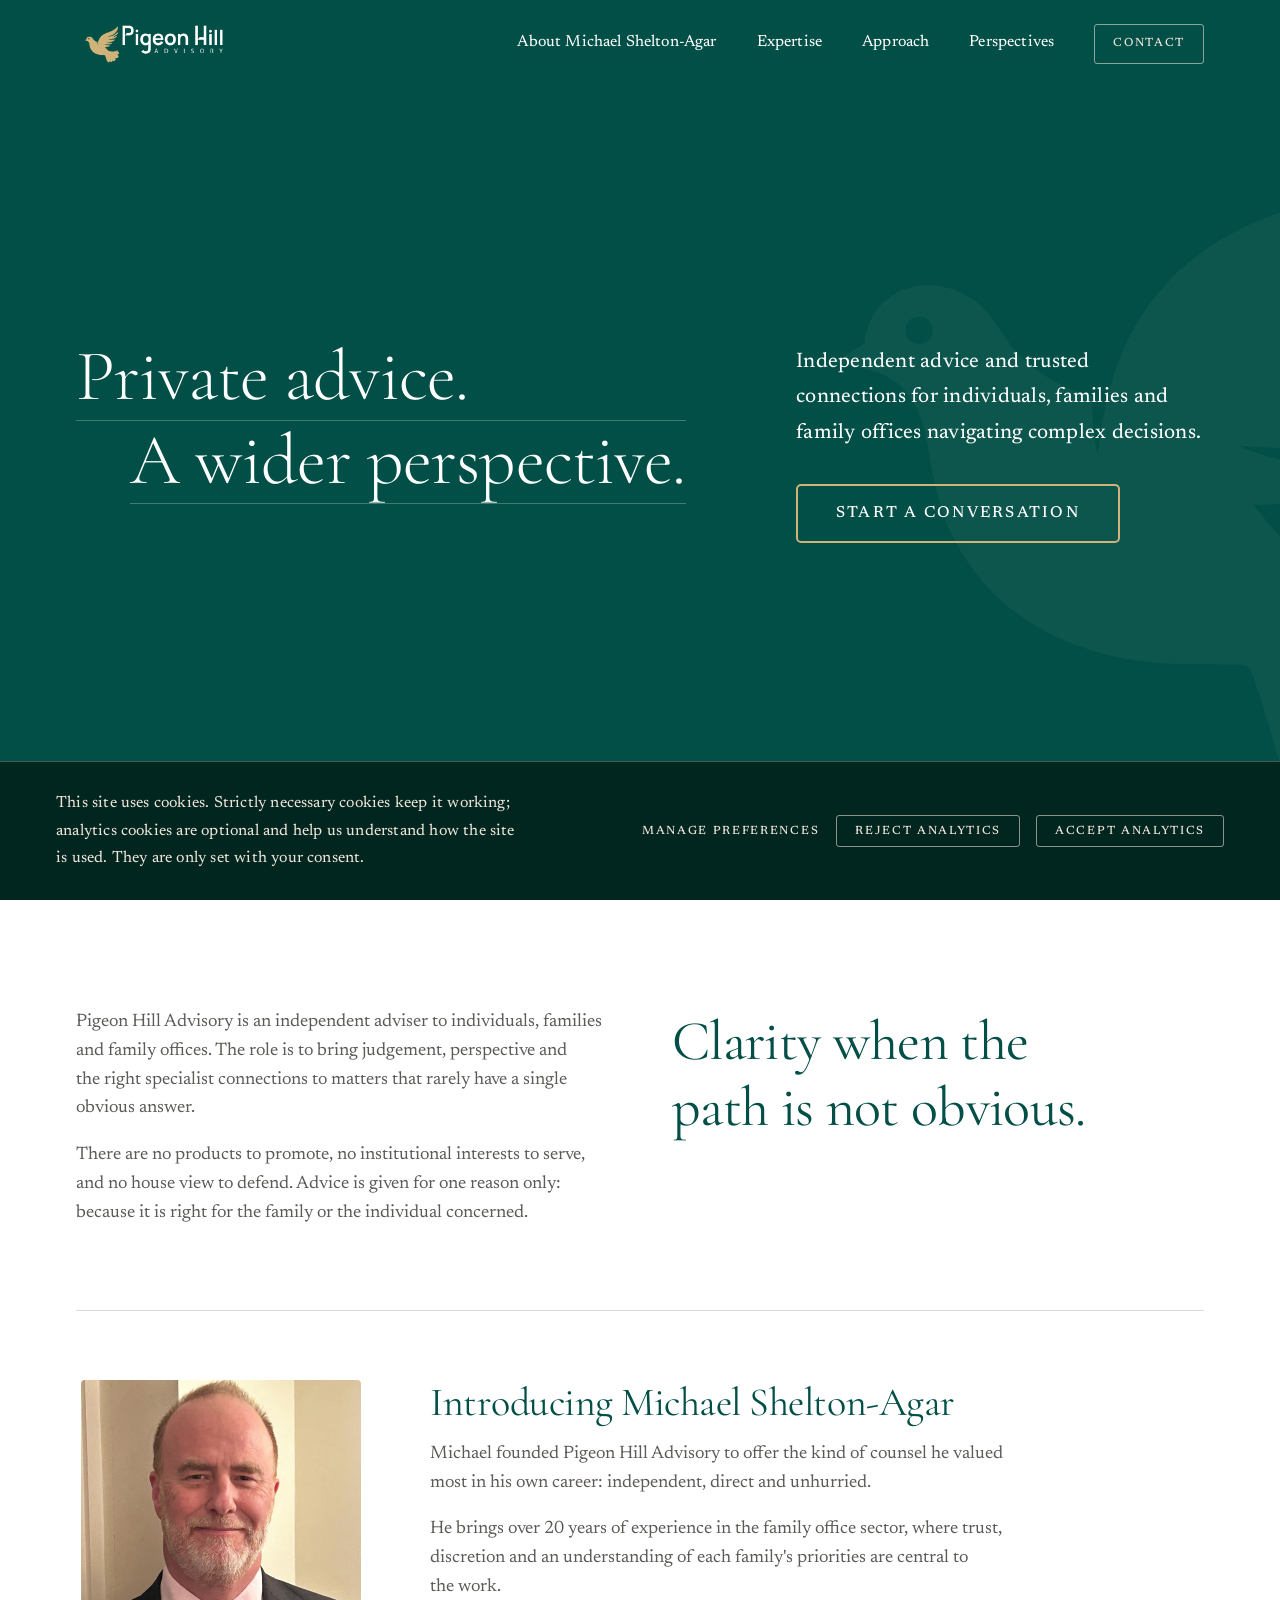
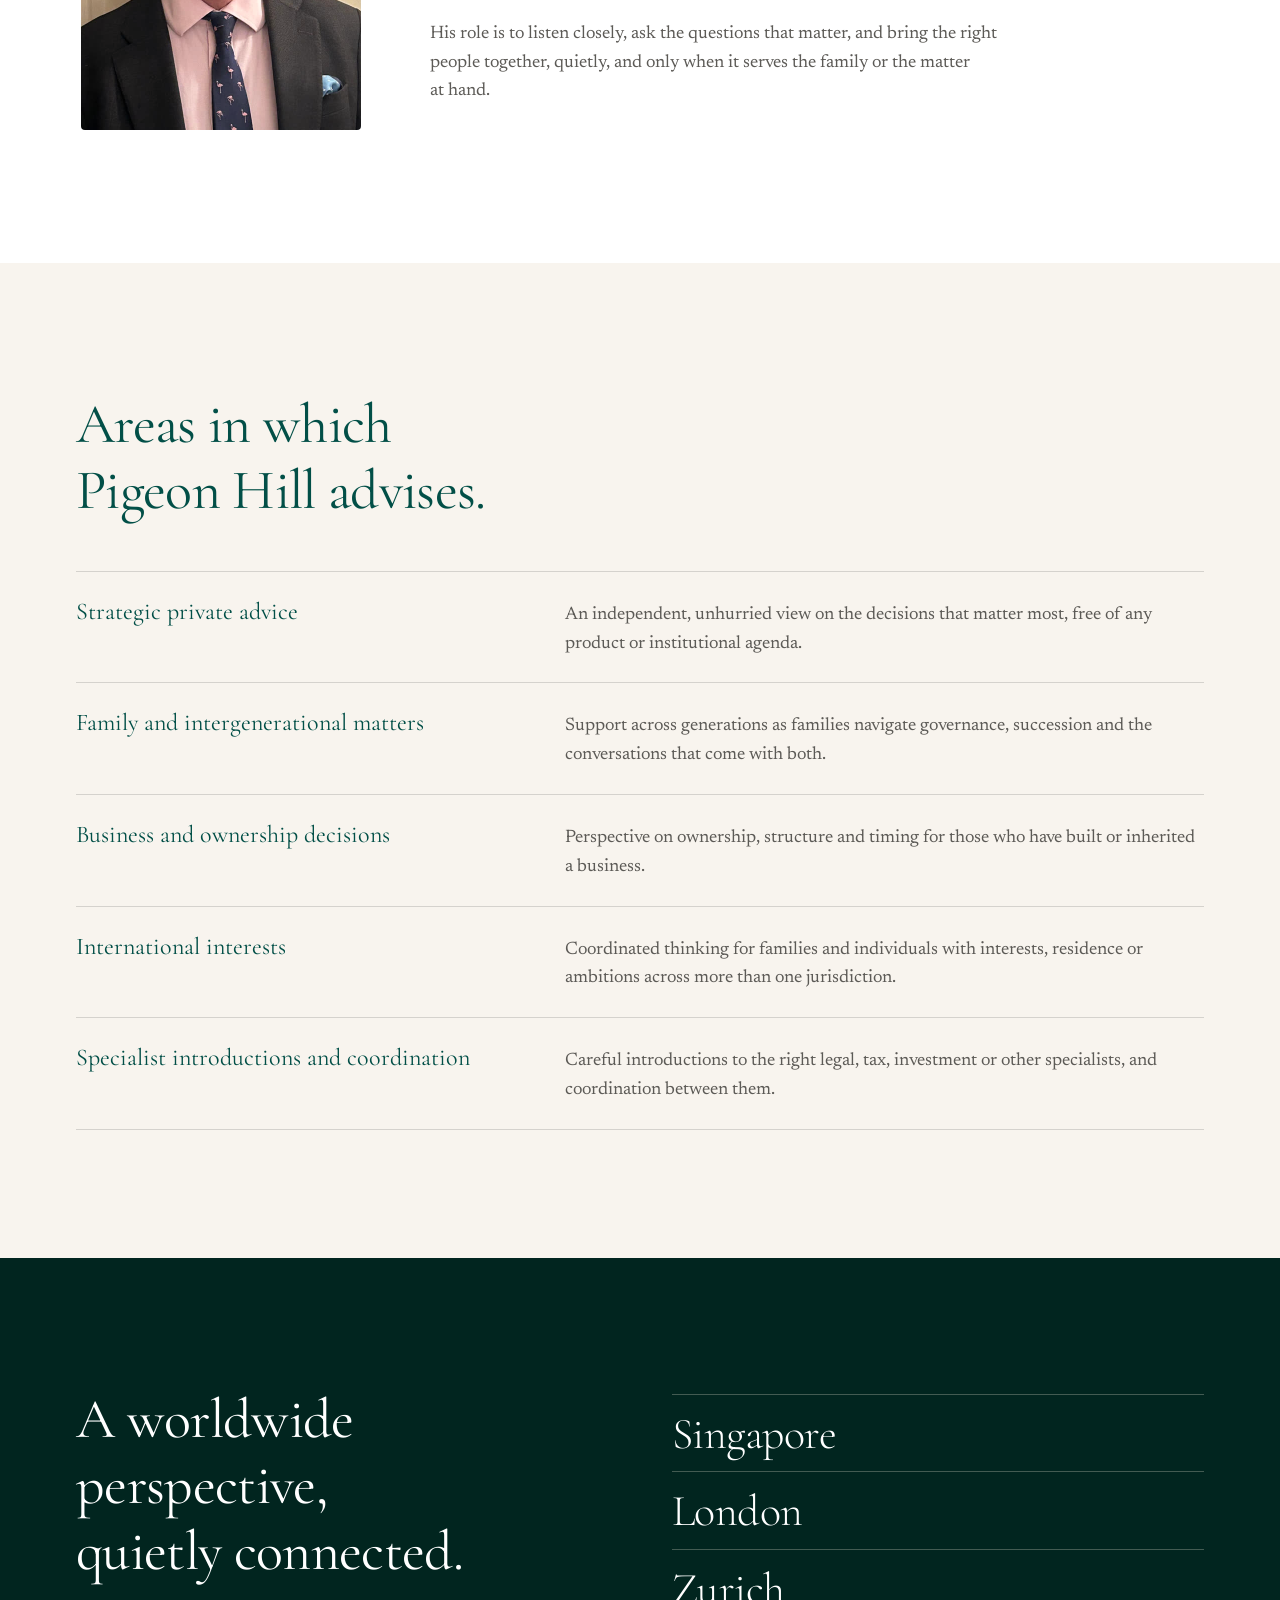
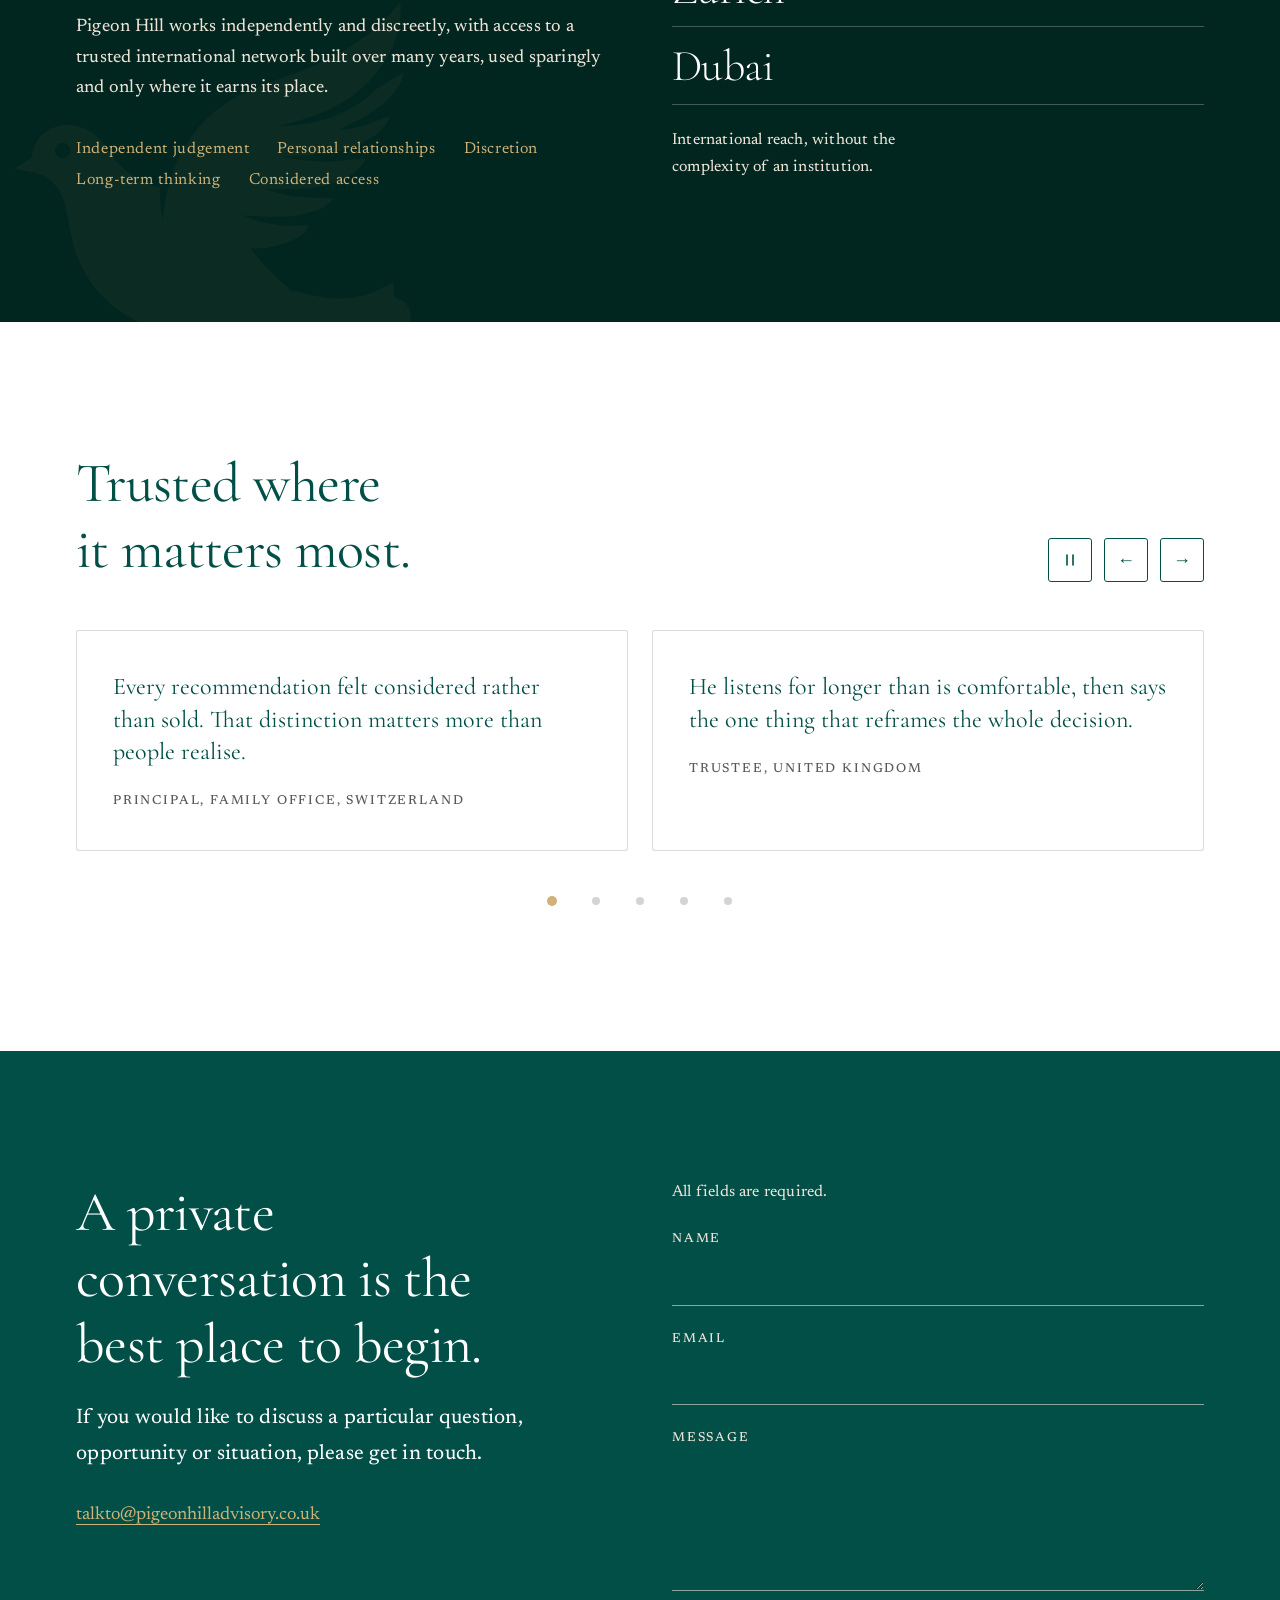
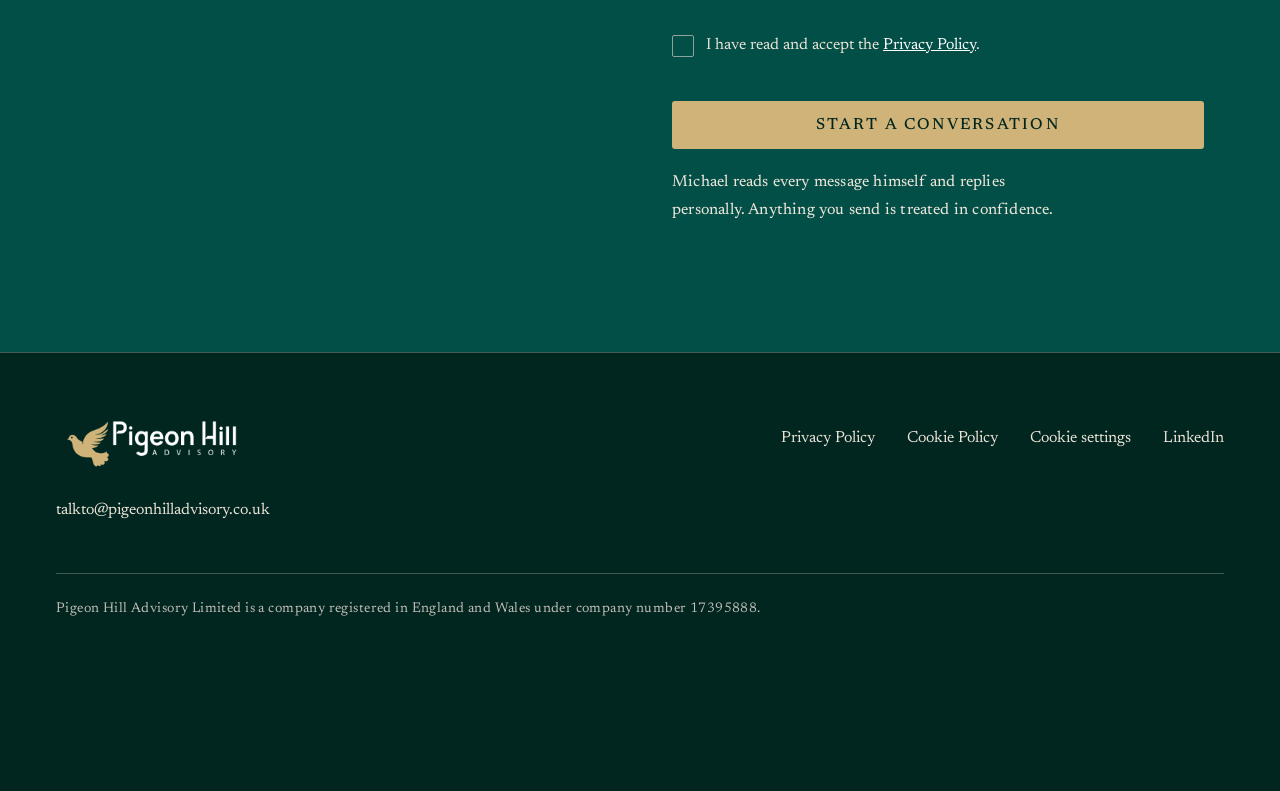
==== commit ba19f69b: "Fix dialogs and overlays, raise control borders to 3:1, rework Approach list Bugs - Mobile menu over" ====
--- a/index.html
+++ b/index.html
@@ -256,11 +256,8 @@
           <div class="approach-cities">
             <div class="approach-cities__row">
               <span class="approach-cities__city">Singapore</span>
-              <span class="approach-cities__dot">&middot;</span>
               <span class="approach-cities__city">London</span>
-              <span class="approach-cities__dot">&middot;</span>
               <span class="approach-cities__city">Zurich</span>
-              <span class="approach-cities__dot">&middot;</span>
               <span class="approach-cities__city">Dubai</span>
             </div>
             <p class="approach-cities__note">International reach, without the complexity of an institution.</p>
--- a/assets/css/tokens.css
+++ b/assets/css/tokens.css
@@ -73,10 +73,11 @@
 
 /* ---- Semantic: lines ---- */
 --rule-hairline:rgba(58,57,55,.18);
---rule-strong:rgba(58,57,55,.38);
---rule-on-inverse:rgba(237,228,216,.28);
+--rule-strong:rgba(58,57,55,.62); /* outline-button borders on light grounds: 3.6:1 on bone */
+--rule-on-inverse:rgba(237,228,216,.28); /* decorative hairlines only */
+--border-control-on-inverse:rgba(237,228,216,.58); /* control boundaries on forest: 3.6:1 on forest-700, 4.9:1 on forest-900 */
 --rule-accent:var(--gold-500);
---border-field:rgba(58,57,55,.28);
+--border-field:rgba(58,57,55,.62); /* field and checkbox boundaries on light grounds: 3.6:1 on bone, 3.8:1 on white */
 --border-field-focus:var(--forest-700);
 
 /* ---- Semantic: states ---- */
--- a/assets/css/style.css
+++ b/assets/css/style.css
@@ -38,7 +38,7 @@
 .btn--solid.btn--dark{background:var(--gold-500);color:var(--text-on-accent)}
 
 .btn--outline{color:var(--text-body);border-color:var(--rule-strong)}
-.btn--outline.btn--dark{color:var(--text-on-inverse);border-color:var(--rule-on-inverse)}
+.btn--outline.btn--dark{color:var(--text-on-inverse);border-color:var(--border-control-on-inverse)}
 
 .btn--text{color:var(--text-body);padding:4px 0}
 .btn--text.btn--dark{color:var(--text-on-inverse)}
@@ -66,7 +66,7 @@
 .field:focus-within .field__label{color:var(--text-accent)}
 .field:focus-within .field__label--dark{color:var(--gold-500)}
 .field__control{width:100%;box-sizing:border-box;font:var(--type-body);color:var(--text-body);background:transparent;border:0;border-bottom:1px solid var(--border-field);border-radius:0;padding:10px 0;outline:none;transition:border-color var(--duration-fast) var(--ease-quiet),box-shadow var(--duration-fast) var(--ease-quiet);font-family:var(--font-body)}
-.field__control--dark{color:var(--text-on-inverse-strong);border-bottom-color:var(--rule-on-inverse)}
+.field__control--dark{color:var(--text-on-inverse-strong);border-bottom-color:var(--border-control-on-inverse)}
 /* box-shadow rather than border-width: doubles the rule's weight without reflowing the field. */
 .field__control:focus{border-bottom-color:var(--border-field-focus);box-shadow:0 1px 0 0 var(--border-field-focus)}
 .field__control--dark:focus{border-bottom-color:var(--gold-500);box-shadow:0 1px 0 0 var(--gold-500)}
@@ -76,7 +76,7 @@
 .checkbox{display:flex;gap:var(--space-3);align-items:flex-start;cursor:pointer;min-height:44px;padding:8px 0}
 .checkbox input{position:absolute;opacity:0;width:1px;height:1px}
 .checkbox__box{width:22px;height:22px;flex:0 0 22px;margin-top:2px;border:1px solid var(--border-field);background:transparent;border-radius:var(--radius-hairline);display:grid;place-items:center;transition:border-color var(--duration-fast) var(--ease-quiet),background-color var(--duration-fast) var(--ease-quiet)}
-.checkbox--dark .checkbox__box{border-color:var(--rule-on-inverse)}
+.checkbox--dark .checkbox__box{border-color:var(--border-control-on-inverse)}
 .checkbox input:checked + .checkbox__box{border-color:var(--gold-500);background:var(--gold-500)}
 .checkbox__tick{width:8px;height:4px;border-left:1.5px solid var(--forest-900);border-bottom:1.5px solid var(--forest-900);transform:rotate(-45deg) translate(1px,-1px) scale(.5);opacity:0;transition:opacity var(--duration-fast) var(--ease-quiet),transform var(--duration-fast) var(--ease-quiet)}
 .checkbox input:checked + .checkbox__box .checkbox__tick{opacity:1;transform:rotate(-45deg) translate(1px,-1px) scale(1)}
@@ -132,7 +132,7 @@
 
 /* Nav buttons (Contact, Menu) sit on a transparent/forest ground until scrolled,
    then on a bone ground - recolour them the same way the plain nav links are. */
-.site-nav__inner .btn--outline{color:var(--text-on-inverse);border-color:var(--rule-on-inverse);transition-duration:var(--duration-fade),var(--duration-fade),var(--duration-fade),var(--duration-fast)}
+.site-nav__inner .btn--outline{color:var(--text-on-inverse);border-color:var(--border-control-on-inverse);transition-duration:var(--duration-fade),var(--duration-fade),var(--duration-fade),var(--duration-fast)}
 .site-nav.is-scrolled .site-nav__inner .btn--outline{color:var(--text-body);border-color:var(--rule-strong)}
 
 .site-nav__inner .btn--text{color:var(--text-on-inverse)}
@@ -155,7 +155,7 @@
   .site-nav__menu-btn{display:inline-flex}
 }
 
-.mobile-menu{position:fixed;inset:0;z-index:1200;background:rgba(1,37,31,.8);display:flex;flex-direction:column;opacity:0;transition:opacity var(--duration-fade) var(--ease-quiet)}
+.mobile-menu{position:fixed;inset:0;z-index:1200;background:var(--surface-inverse-deep);display:flex;flex-direction:column;opacity:0;transition:opacity var(--duration-fade) var(--ease-quiet)}
 .mobile-menu.is-open{opacity:1}
 .mobile-menu[hidden]{display:none}
 .mobile-menu__top{display:flex;align-items:center;justify-content:space-between;padding:0 24px;height:88px;flex:0 0 auto}
@@ -176,9 +176,9 @@
 .hero__aside{flex:1 1 320px;min-width:0;padding-top:8px}
 .hero__lead{font:var(--type-body-lg);color:var(--text-on-inverse-strong);max-width:var(--measure-narrow);margin:0 0 32px}
 
-.hero-lines{margin:0}
+.hero-lines{margin:0;width:fit-content;max-width:100%}
 .hero-lines__line{display:block;border-bottom:1px solid var(--rule-on-inverse);padding:2px 0 0.18em}
-.hero-lines__line span{display:inline-block;white-space:nowrap;font-family:var(--font-display);font-weight:var(--weight-light);font-size:clamp(2.125rem,5.6vw,5rem);line-height:var(--leading-display);letter-spacing:var(--tracking-display);color:var(--text-on-inverse-strong)}
+.hero-lines__line span{display:inline-block;white-space:nowrap;font-family:var(--font-display);font-weight:var(--weight-light);font-size:clamp(2.125rem,5.6vw,4.75rem);line-height:var(--leading-display);letter-spacing:var(--tracking-display);color:var(--text-on-inverse-strong)}
 .hero-lines__line--2{margin-left:clamp(18px,4.2vw,58px)}
 
 /* ================= About ================= */
@@ -196,16 +196,10 @@
 .row--top{align-items:flex-start}
 .about-bio{padding-top:4px}
 .approach-aside{padding-top:8px}
-.approach-cities{border-top:1px solid var(--rule-on-inverse);padding-top:28px}
-.approach-cities__row{display:flex;flex-wrap:wrap;gap:0 28px;row-gap:22px}
-.approach-cities__row span{font:var(--type-heading-3)}
-/* Phones: a 2 x 2 grid without separators, so no dot is stranded at the end of a wrapped line. */
-@media (max-width:720px){
-  .approach-cities__row{display:grid;grid-template-columns:1fr 1fr;gap:18px 24px}
-  .approach-cities__dot{display:none}
-}
-.approach-cities__city{color:var(--text-on-inverse-strong)}
-.approach-cities__dot{color:var(--gold-500)}
+.approach-cities{border-top:1px solid var(--rule-on-inverse)}
+.approach-cities__row{display:block}
+/* The four cities are the section's centrepiece: a ruled list at display scale, like the Expertise list. */
+.approach-cities__city{display:block;padding:14px 0 12px;border-bottom:1px solid var(--rule-on-inverse);font:var(--weight-light) clamp(1.75rem,1.2rem + 2vw,2.75rem)/1.15 var(--font-display);letter-spacing:var(--tracking-display);color:var(--text-on-inverse-strong)}
 .approach-cities__note{font:var(--type-body-sm);color:var(--text-on-inverse);margin:22px 0 0;max-width:32ch}
 
 /* ================= Perspectives / carousel ================= */
@@ -217,7 +211,7 @@
 .carousel{display:flex;gap:24px;overflow-x:auto;scroll-behavior:auto;scroll-snap-type:x mandatory;padding-bottom:8px;scrollbar-width:none}
 .carousel::-webkit-scrollbar{display:none}
 .carousel__card{flex:0 0 calc((100% - 24px) / 2);scroll-snap-align:start;border:1px solid var(--rule-hairline);border-radius:var(--radius-sm);padding:40px 36px;background:var(--surface-card)}
-.carousel__quote{margin:0 0 24px;font:var(--type-heading-3);font-weight:var(--weight-regular);color:var(--text-display);line-height:var(--leading-heading)}
+.carousel__quote{margin:0 0 24px;font:var(--type-heading-3);font-weight:var(--weight-regular);color:var(--text-display);line-height:var(--leading-tight)}
 .carousel__attribution{font:var(--type-caption);text-transform:uppercase;letter-spacing:var(--tracking-label);color:var(--text-secondary)}
 
 /* 24px buttons carry an 8px dot: the target meets WCAG 2.5.8 without the dots growing. */
@@ -235,8 +229,8 @@
 .contact-form{display:flex;flex-direction:column;gap:24px}
 
 /* ================= Footer ================= */
-.site-footer{background:var(--surface-inverse-deep);border-top:1px solid var(--rule-on-inverse);padding:64px 56px 32px}
-@media (max-width:720px){.site-footer{padding:48px 24px 32px}}
+.site-footer{background:var(--surface-inverse-deep);border-top:1px solid var(--rule-on-inverse);padding:64px 56px calc(32px + var(--cookie-banner-h,0px))}
+@media (max-width:720px){.site-footer{padding:48px 24px calc(32px + var(--cookie-banner-h,0px))}}
 .site-footer__inner{max-width:var(--container-max);margin:0 auto}
 .site-footer__top{display:flex;flex-wrap:wrap;gap:40px;justify-content:space-between;padding-bottom:40px;border-bottom:1px solid var(--rule-on-inverse)}
 .site-footer__brand img{height:54px;width:auto;margin-bottom:18px}
